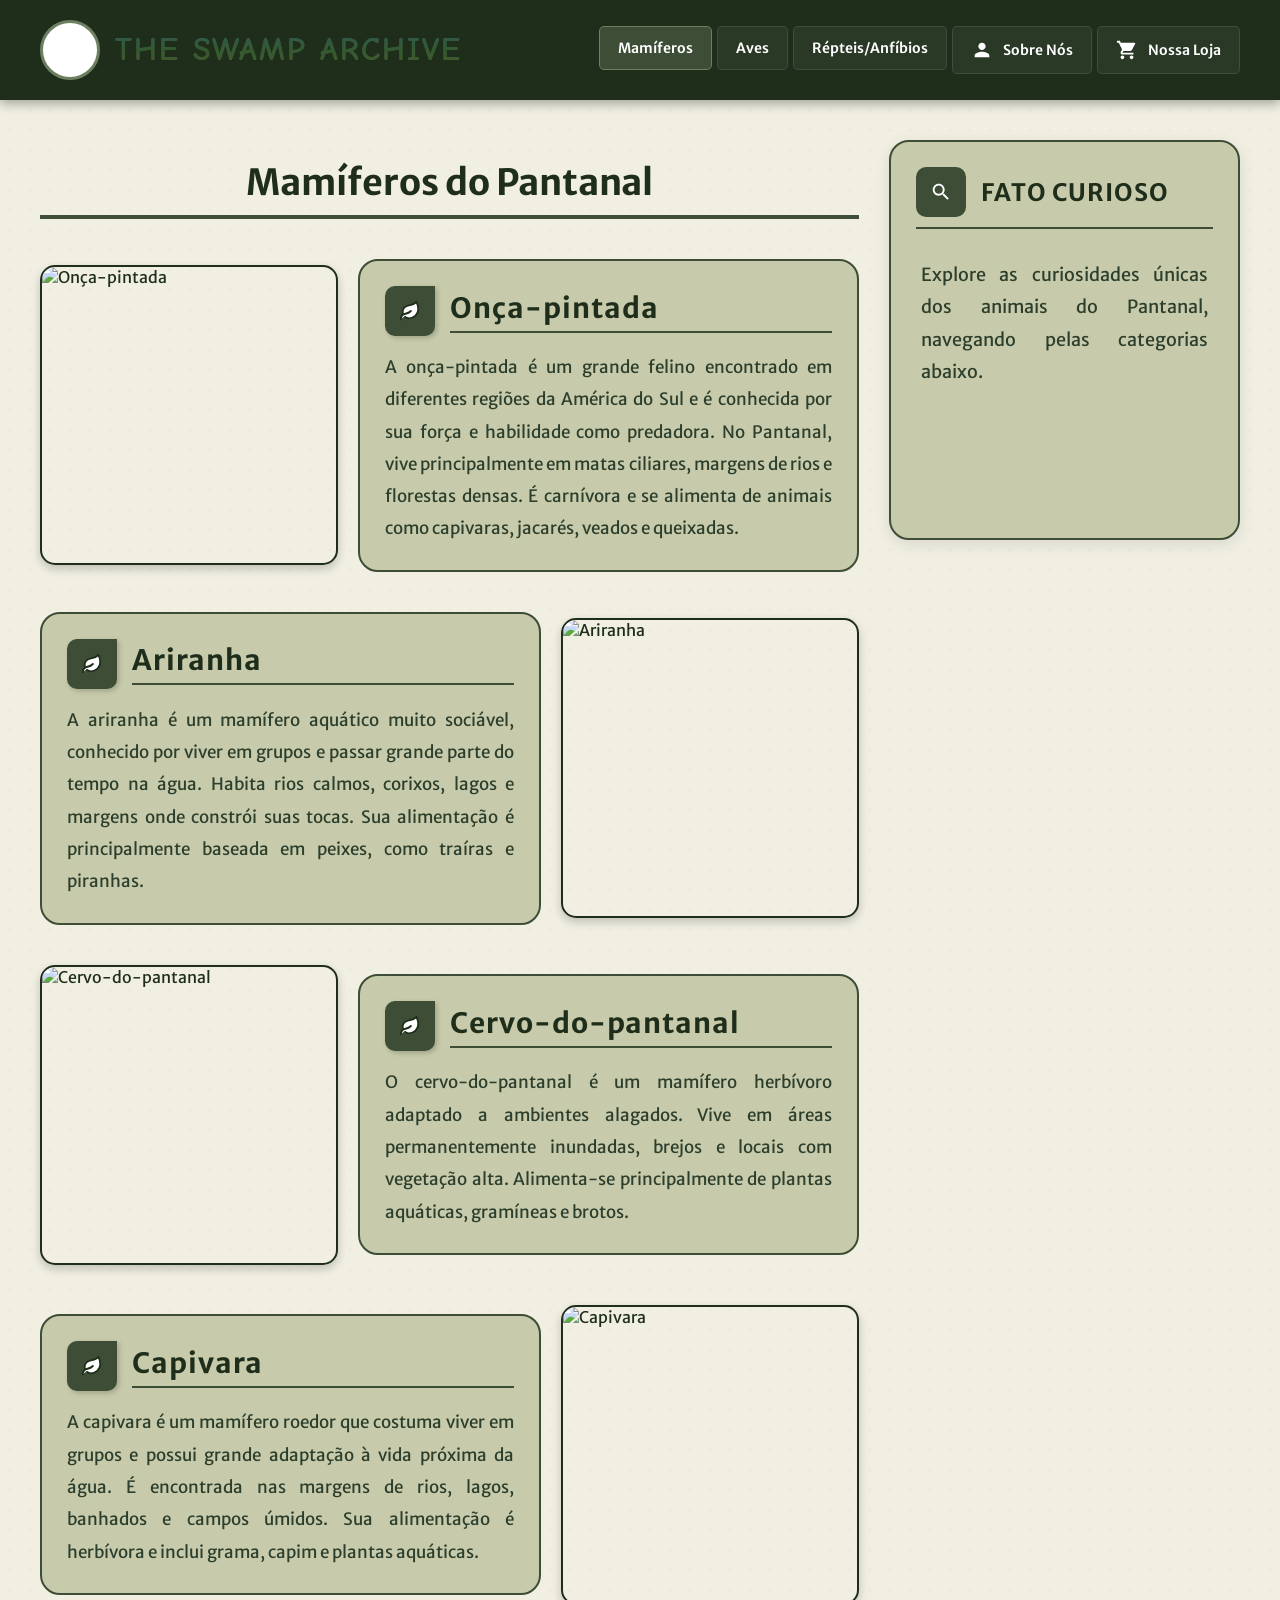
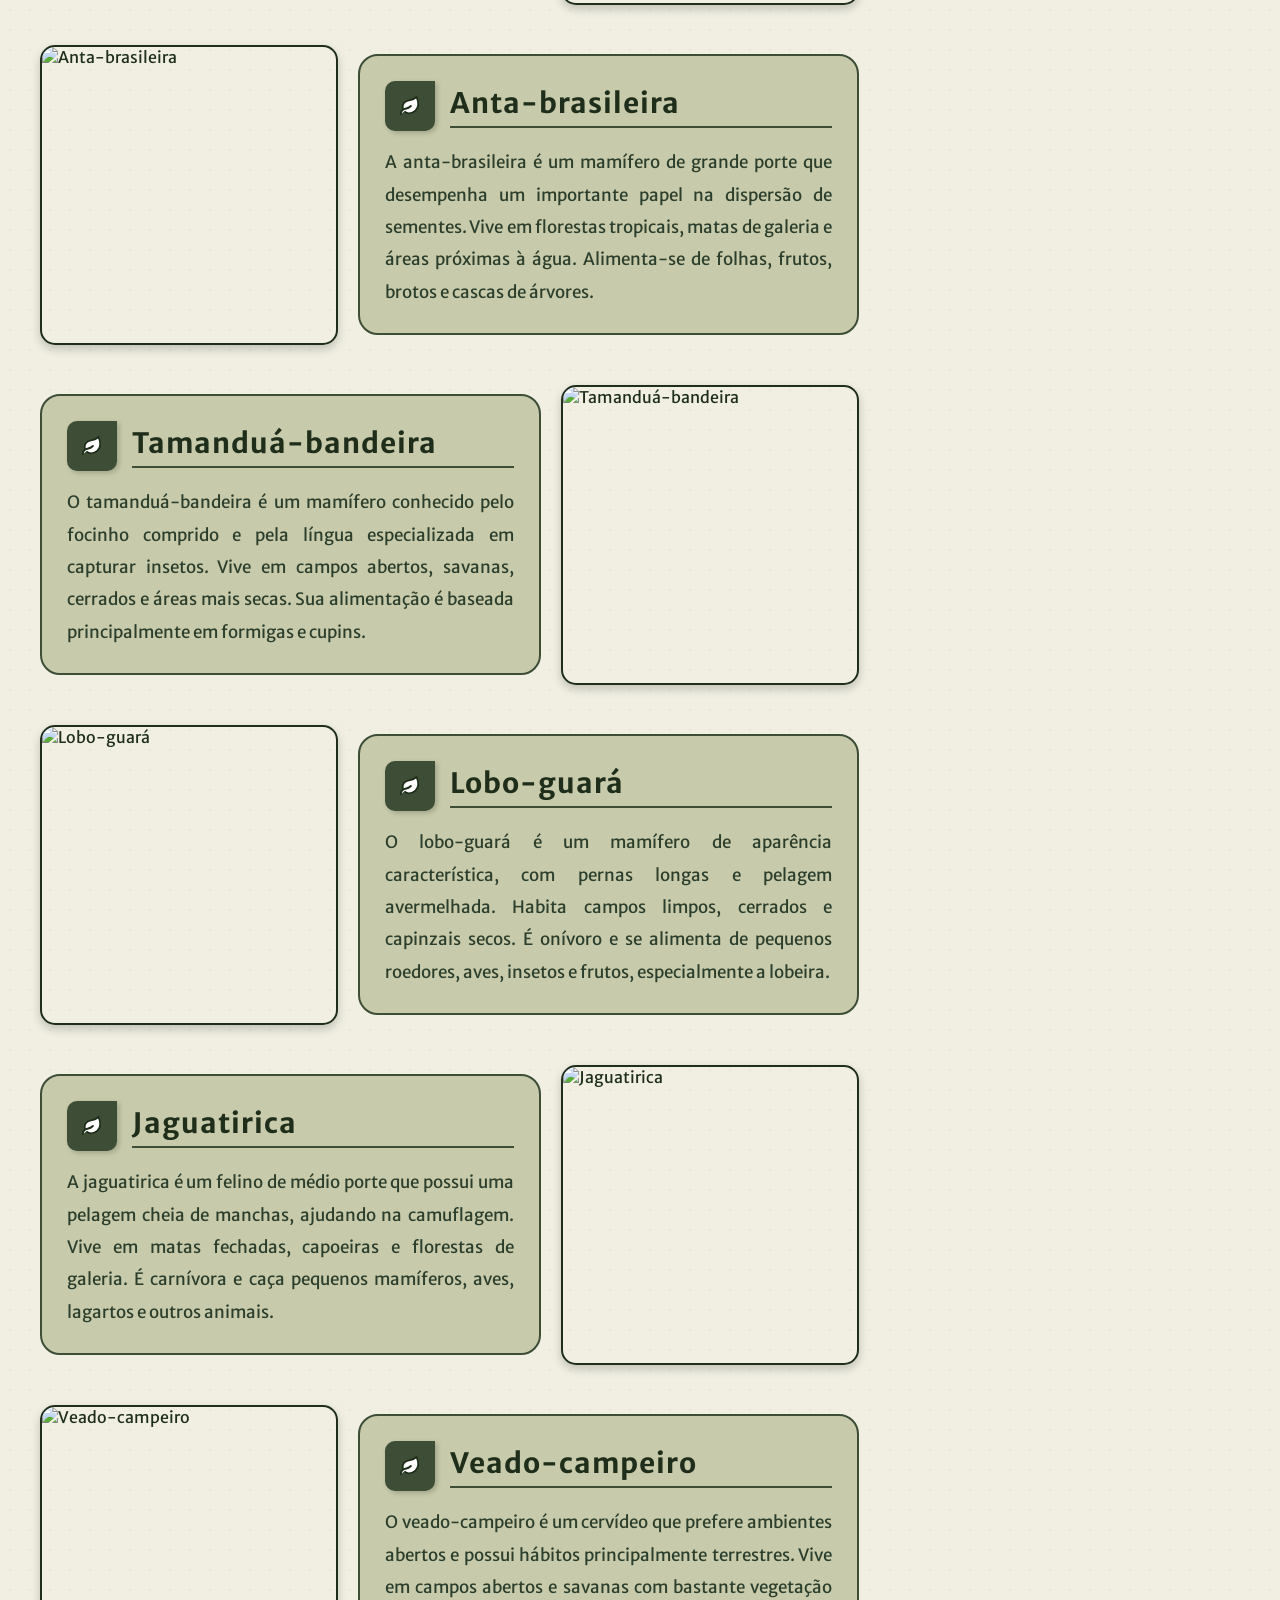
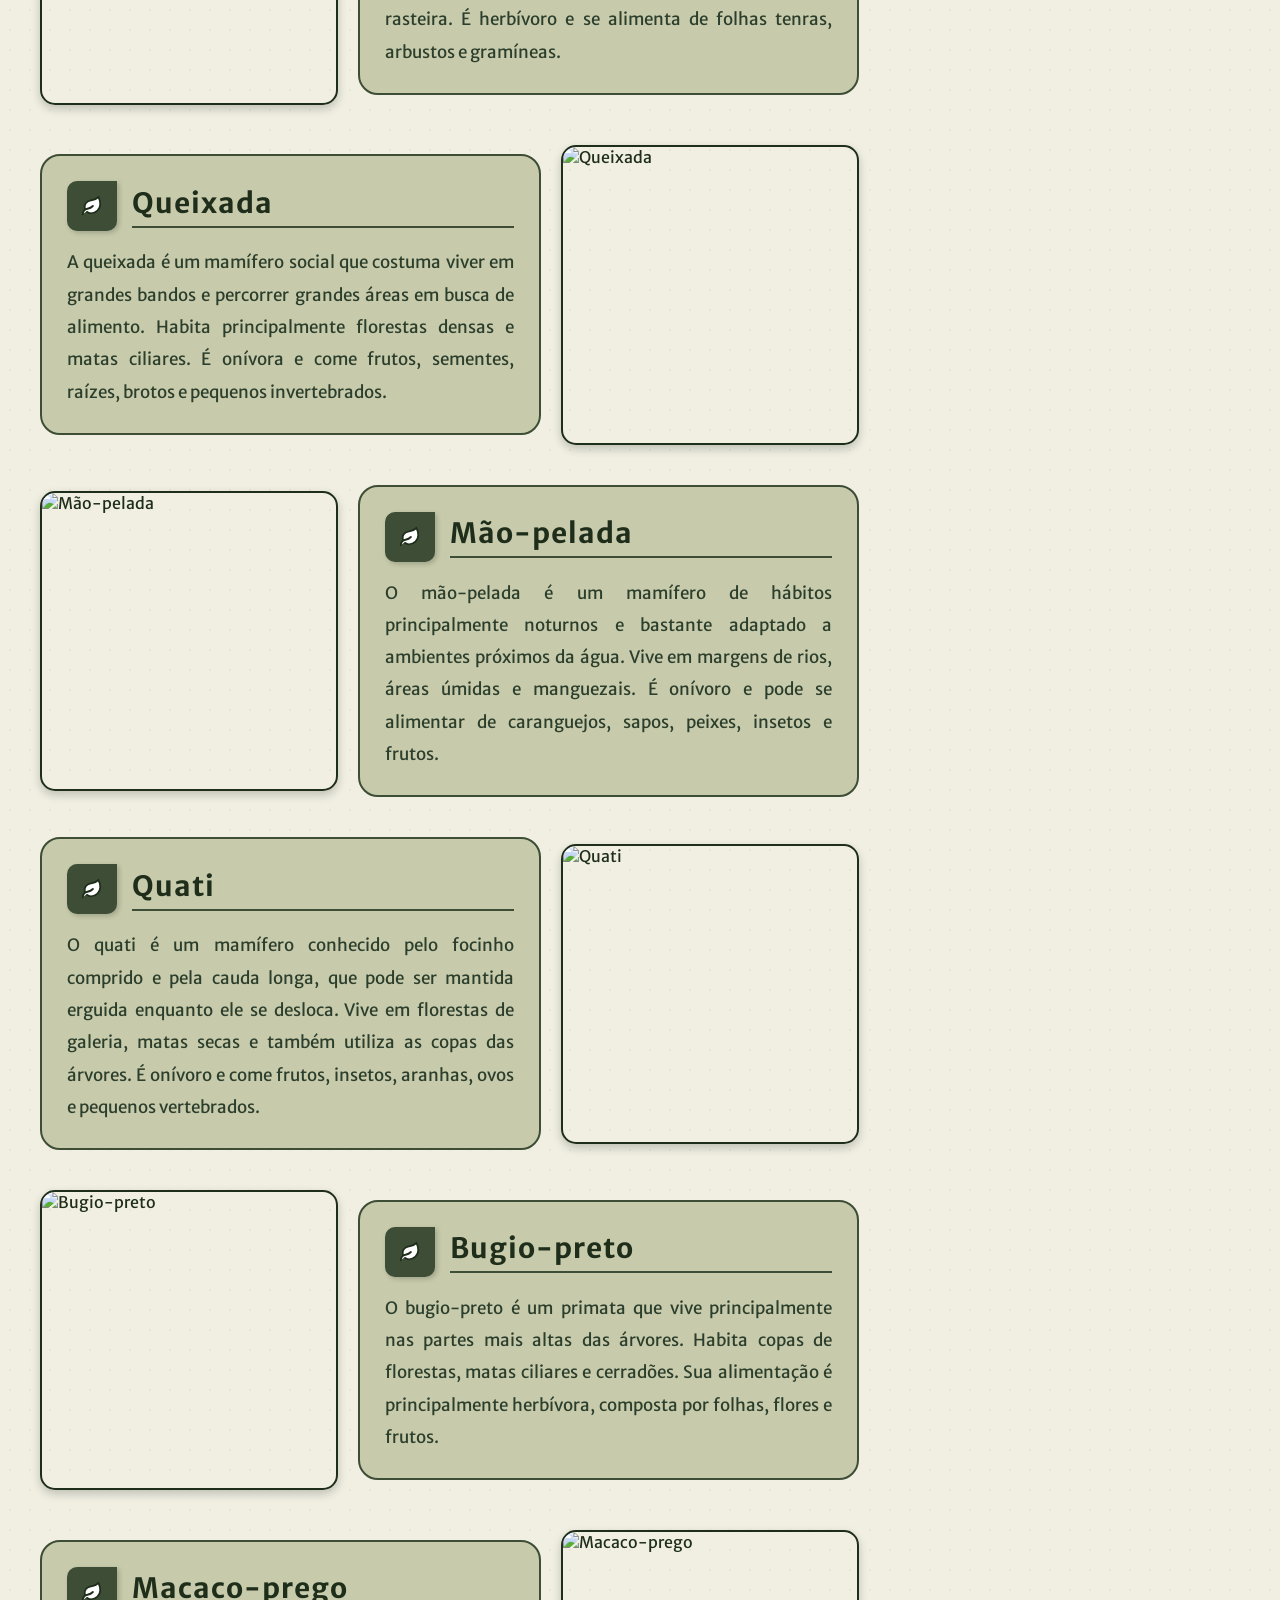
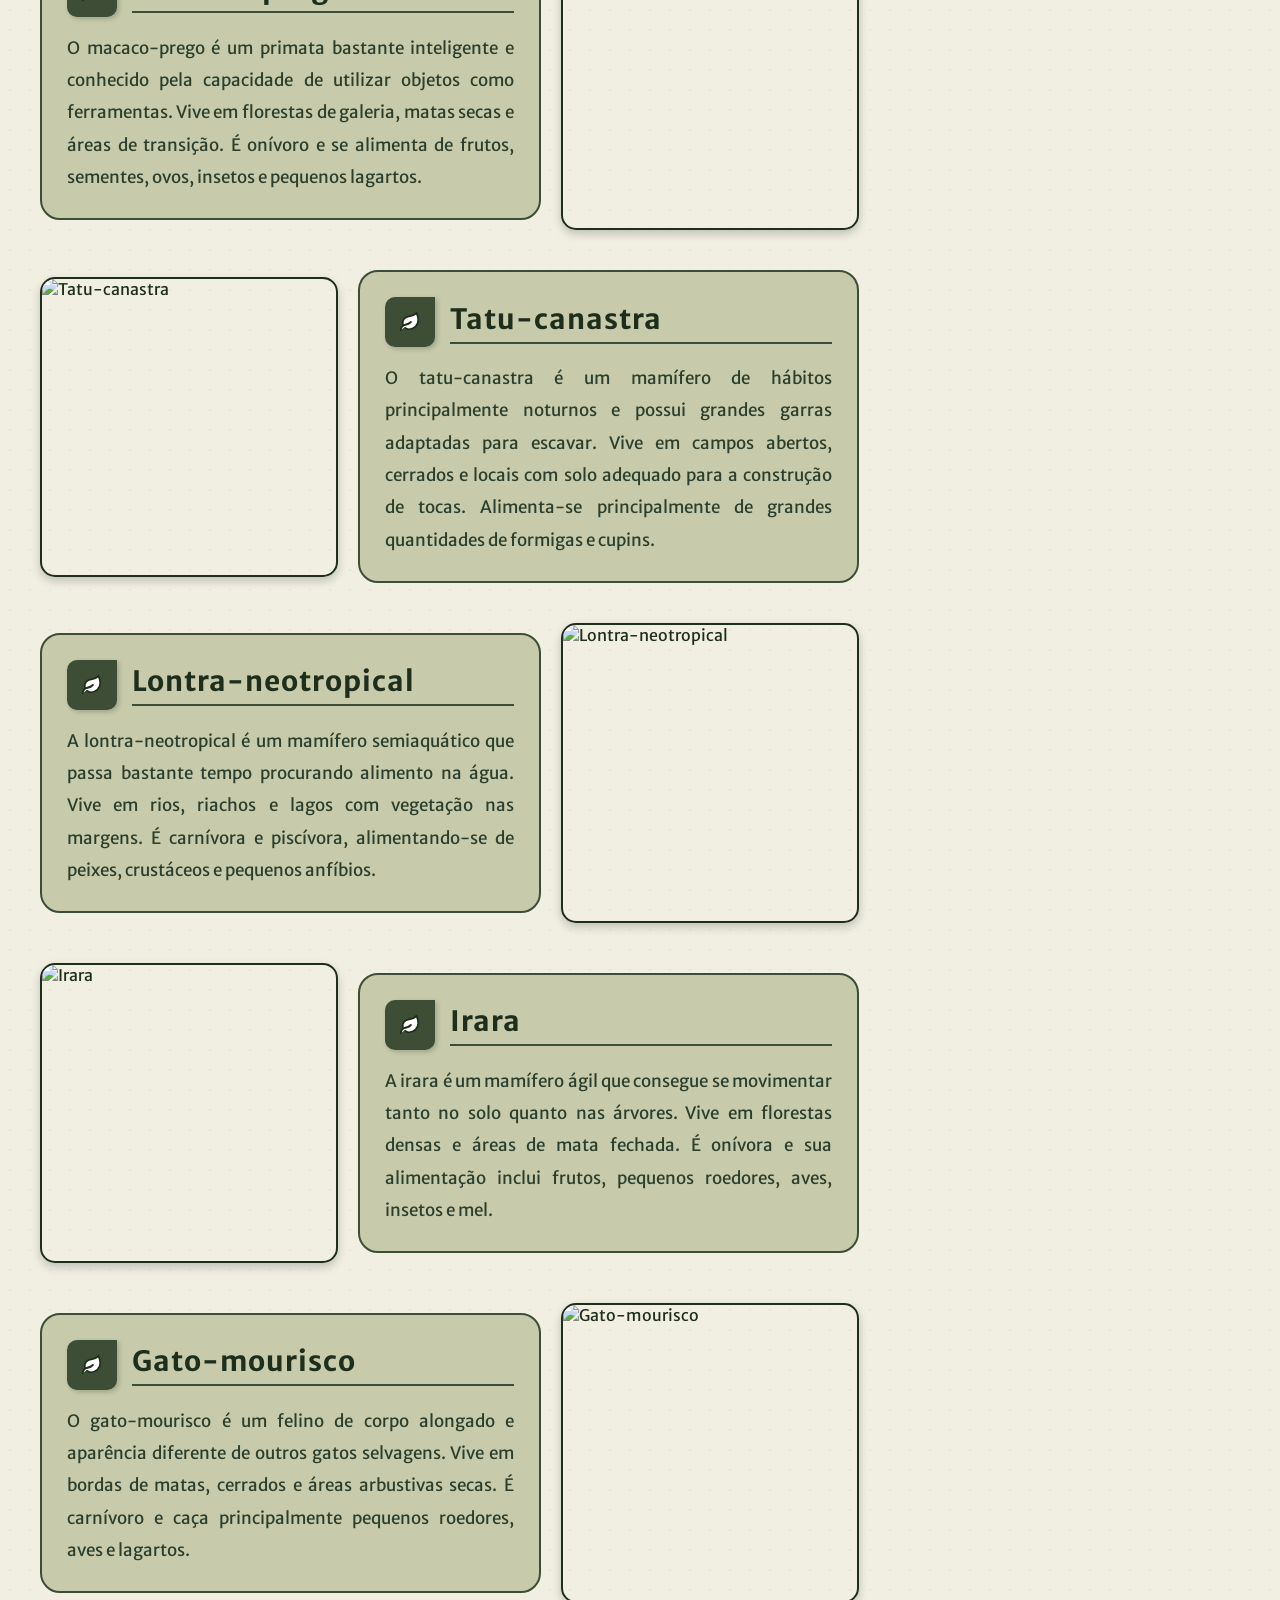
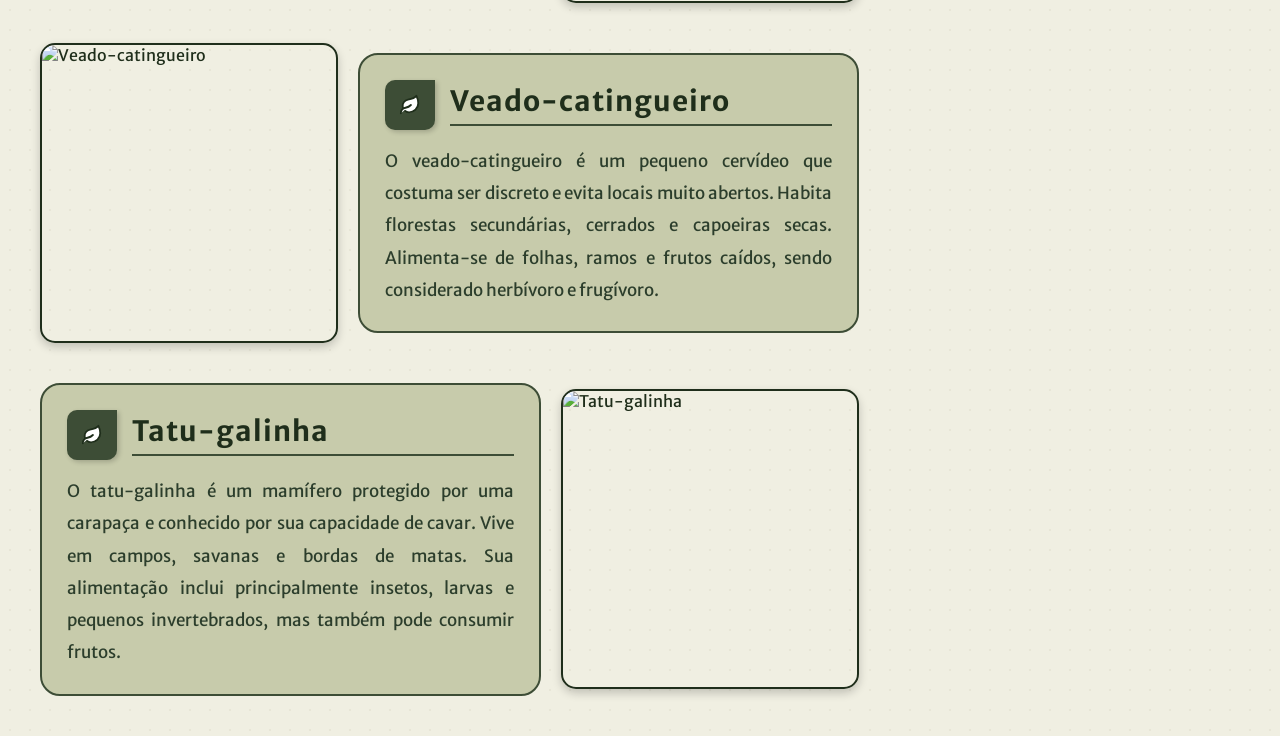
==== parte_funcional/index.html @ 28df35d2 "Arumado?" ====
<!DOCTYPE html>
<html lang="pt-BR">
<head>
    <meta charset="UTF-8">
    <meta name="viewport" content="width=device-width, initial-scale=1.0">
    <title>The Swamp Archive</title>
    <link rel="stylesheet" href="../estilo/style.css">
</head>
<body>

    <header>
        <div class="logo">
            <div class="logo-imagem">
                <img src="images/decoração/logo.png" alt="Logo The Swamp Archive" onerror="this.style.display='none'">
            </div>
            <div class="logo-text">
                <h1>THE SWAMP ARCHIVE</h1>
            </div>
        </div>

        <nav>
            <ul>
                <li><a href="#" class="nav-link active" data-target="mamiferos">
                    <img src="images/decoração/carne_icon.png" class="menu-icon" alt="Carne" onerror="this.style.display='none'">
                    Mamíferos</a></li>
                
                <li><a href="#" class="nav-link" data-target="aves">
                    <img src="images/decoração/pena_icon.png" class="menu-icon" alt="Pena" onerror="this.style.display='none'">
                    Aves</a></li>
                
                <li><a href="#" class="nav-link" data-target="repteis">
                    <img src="images/decoração/ovo_icon.png" class="menu-icon" alt="Ovo" onerror="this.style.display='none'">
                    Répteis/Anfíbios</a></li>
                
                <li><a href="#" class="nav-link" data-target="sobre">
                    <svg viewBox="0 0 24 24" class="svg-icon"><path d="M12 12c2.21 0 4-1.79 4-4s-1.79-4-4-4-4 1.79-4 4 1.79 4 4 4zm0 2c-2.67 0-8 1.34-8 4v2h16v-2c0-2.66-5.33-4-8-4z"/></svg> 
                    Sobre Nós</a></li>
                
                <li><a href="#" class="nav-link" data-target="loja">
                    <svg viewBox="0 0 24 24" class="svg-icon"><path d="M7 18c-1.1 0-1.99.9-1.99 2S5.9 22 7 22s2-.9 2-2-.9-2-2-2zM1 2v2h2l3.6 7.59-1.35 2.45c-.16.28-.25.61-.25.96 0 1.1.9 2 2 2h12v-2H7.42c-.14 0-.25-.11-.25-.25l.03-.12.9-1.63h7.45c.75 0 1.41-.41 1.75-1.03l3.58-6.49c.08-.14.12-.31.12-.48 0-.55-.45-1-1-1H5.21l-.94-2H1zm16 16c-1.1 0-1.99.9-1.99 2s.89 2 1.99 2 2-.9 2-2-.9-2-2-2z"/></svg> 
                    Nossa Loja</a></li>
            </ul>
        </nav>
    </header>

    <main>
        <div class="main-layout">
            <div class="content-column">
                <section id="mamiferos" class="content-section active-section">
                    <h2 class="titulo-secao">Mamíferos do Pantanal</h2>
                    <div class="animal-list" id="container-mamiferos"></div>
                </section>

                <section id="aves" class="content-section">
                    <h2 class="titulo-secao">Aves do Pantanal</h2>
                    <div class="animal-list" id="container-aves"></div>
                </section>

                <section id="repteis" class="content-section">
                    <h2 class="titulo-secao">Répteis e Anfíbios do Pantanal</h2>
                    <div class="animal-list" id="container-repteis"></div>
                </section>

                <section id="sobre" class="content-section">
                    <h2 class="titulo-secao">Sobre Nós</h2>
                    <div class="info-box">
                        <p>Bem-vindo ao The Swamp Archive! Somos uma plataforma dedicada a explorar, catalogar e divulgar a incrível biodiversidade do Pantanal. Nosso objetivo é educar e inspirar a conservação deste ecossistema único, levando informações precisas sobre a fauna e flora local para todos.</p>
                        <p>Nossa equipe é formada por biólogos, pesquisadores e apaixonados pela natureza, unidos pela missão de preservar o Pantanal para as futuras gerações.</p>
                    </div>
                </section>

                <section id="loja" class="content-section">
                    <h2 class="titulo-secao">Nossa Loja</h2>
                    <div class="info-box">
                        <p>Explore nossos produtos exclusivos! Vendemos camisetas, canecas, livros e outros itens temáticos do Pantanal. Toda a renda obtida é revertida para projetos de pesquisa e preservação ambiental na região.</p>
                        <p>Em breve, você poderá adquirir nossos produtos diretamente por aqui. Fique de olho nas novidades!</p>
                    </div>
                </section>
            </div>

            <aside class="curiosities-column">
                <div class="card-curiosidade-fixa">
                    <div class="curiosidades-header">
                        <div class="icone-busca"><svg viewBox="0 0 24 24" class="svg-icon"><path d="M15.5 14h-.79l-.28-.27C15.41 12.59 16 11.11 16 9.5 16 5.91 13.09 3 9.5 3S3 5.91 3 9.5 5.91 16 9.5 16c1.61 0 3.09-.59 4.23-1.57l.27.28v.79l5 4.99L20.49 19l-4.99-5zm-6 0C7.01 14 5 11.99 5 9.5S7.01 5 9.5 5 14 7.01 14 9.5 11.99 14 9.5 14z"/></svg></div>
                        <h2>FATO CURIOSO</h2>
                    </div>
                    <div class="curiosidade-fixa-body">
                        <p>Explore as curiosidades únicas dos animais do Pantanal, navegando pelas categorias abaixo.</p>
                    </div>
                    <div class="decoracao-coluna"></div>
                </div>
            </aside>
        </div>
    </main>

    <script src="../dados/dados.js"></script>
    <script src="script.js"></script>
</body>
</html>
---- estilo/style.css ----
@import url('https://fonts.googleapis.com/css2?family=Merriweather+Sans:wght@400;700&family=Comic+Neue:wght@700&display=swap');

:root {
    --verde-escuro: #1f2e1b;
    --verde-medio: #3d4d36;
    --verde-claro: #6d7f61;
    --fundo-bege: #f0efe2;
    --fundo-caixa: #c7cbab;
    --texto-escuro: #1f2e1b;
    --branco: #ffffff;
}

* {
    margin: 0;
    padding: 0;
    box-sizing: border-box;
}

body {
    font-family: 'Merriweather Sans', sans-serif;
    background-color: var(--fundo-bege);
    color: var(--texto-escuro);
    display: flex;
    flex-direction: column;
    min-height: 100vh;
    overflow-x: hidden;
    background-image: radial-gradient(#e8e6d7 1px, transparent 1px);
    background-size: 20px 20px;
}

header {
    background-color: var(--verde-escuro);
    color: var(--branco);
    padding: 20px 40px;
    display: flex;
    align-items: center;
    justify-content: space-between;
    position: sticky;
    top: 0;
    z-index: 100;
    box-shadow: 0 4px 10px rgba(0, 0, 0, 0.3);
    overflow: hidden;
}

header::after {
    content: '';
    position: absolute;
    top: 0;
    right: 0;
    width: 250px;
    height: 100%;
    background-image: url('../parte_funcional/images/decoração/elemento_01.png');
    background-size: 900px auto;
    background-position: 92% 0%;
    background-repeat: no-repeat;
    opacity: 0.3;
    pointer-events: none;
    mix-blend-mode: screen;
}

.logo {
    display: flex;
    align-items: center;
    gap: 15px;
    z-index: 2;
}

.logo-imagem {
    width: 60px;
    height: 60px;
    border-radius: 50%;
    border: 3px solid var(--verde-claro);
    overflow: hidden;
    background-color: var(--branco);
    flex-shrink: 0;
}

.logo-imagem img {
    width: 100%;
    height: 100%;
    object-fit: cover;
}

.logo-text {
    background: linear-gradient(180deg, #305955 0%, #345930 50%, #465930 100%);
    -webkit-background-clip: text;
    background-clip: text;
    -webkit-text-fill-color: transparent;
    color: transparent;
    font-family: 'Comic Neue', cursive;
    font-size: 32px;
    font-weight: 700;
    white-space: nowrap;
}

.logo-text h1,
.logo-text span {
    background: inherit;
    -webkit-background-clip: text;
    background-clip: text;
    -webkit-text-fill-color: transparent;
    color: transparent;
    font-family: inherit;
    font-size: inherit;
    font-weight: inherit;
    letter-spacing: 2px;
    margin: 0;
    line-height: 1.2;
}

nav ul {
    display: flex;
    list-style: none;
    gap: 5px;
    flex-wrap: wrap;
    justify-content: flex-end;
    position: relative;
    z-index: 2;
}

nav ul li a {
    text-decoration: none;
    color: var(--branco);
    font-size: 14px;
    padding: 12px 18px;
    border: 1px solid rgba(255, 255, 255, 0.1);
    border-radius: 5px;
    display: flex;
    align-items: center;
    gap: 10px;
    transition: 0.3s;
    font-weight: 600;
    background-color: rgba(255, 255, 255, 0.05);
    cursor: pointer;
}

nav ul li a:hover,
nav ul li a.active {
    background-color: var(--verde-medio);
    border-color: var(--verde-claro);
}

.menu-icon {
    width: 24px;
    height: 24px;
    object-fit: contain;
}

main {
    flex: 1;
    padding: 40px;
    max-width: 1600px;
    margin: 0 auto;
    width: 100%;
    position: relative;
}

.main-layout {
    display: flex;
    gap: 30px;
    align-items: flex-start;
}

.content-column {
    flex: 3.5;
}

.curiosities-column {
    flex: 1.5;
    position: sticky;
    top: 100px;
}

.card-curiosidade-fixa {
    background-color: var(--fundo-caixa);
    border-radius: 20px;
    border: 2px solid var(--verde-medio);
    padding: 25px;
    box-shadow: 0 4px 15px rgba(0, 0, 0, 0.1);
    position: relative;
    overflow: hidden;
    min-height: 400px;
}

.curiosidades-header {
    display: flex;
    align-items: center;
    gap: 15px;
    margin-bottom: 20px;
    border-bottom: 2px solid var(--verde-medio);
    padding-bottom: 10px;
}

.icone-busca {
    width: 50px;
    height: 50px;
    background-color: var(--verde-medio);
    border-radius: 10px;
    display: flex;
    align-items: center;
    justify-content: center;
}

.curiosidades-header h2 {
    font-family: 'Merriweather Sans', sans-serif;
    font-size: 24px;
    font-weight: 700;
    letter-spacing: 1px;
    color: var(--verde-escuro);
}

.curiosidade-fixa-body {
    position: relative;
    z-index: 2;
    padding: 10px 5px;
}

.curiosidade-fixa-body p {
    font-size: 18px;
    line-height: 1.8;
    text-align: justify;
    color: #2c3e2c;
}

.decoracao-coluna {
    position: absolute;
    bottom: 0;
    left: 0;
    width: 100%;
    height: 250px;
    background-image: url('../parte_funcional/images/decoração/elemento_03.png');
    background-size: cover;
    background-position: bottom;
    opacity: 0.4;
    z-index: 1;
    pointer-events: none;
    mix-blend-mode: multiply;
    filter: blur(1px) brightness(0.9);
}

.content-section {
    display: none;
    animation: fadeIn 0.5s ease;
}

.active-section {
    display: block;
}

@keyframes fadeIn {
    from { opacity: 0; transform: translateY(10px); }
    to { opacity: 1; transform: translateY(0); }
}

.titulo-secao {
    font-family: 'Merriweather Sans', sans-serif;
    font-size: 36px;
    font-weight: 700;
    color: var(--verde-escuro);
    margin: 20px 0 40px;
    padding-bottom: 10px;
    border-bottom: 4px solid var(--verde-medio);
    text-align: center;
}

.animal-list {
    display: flex;
    flex-direction: column;
    gap: 40px;
}

.card-animal-zigzag {
    display: flex;
    gap: 20px;
    align-items: center;
}

.card-animal-zigzag:nth-child(even) {
    flex-direction: row-reverse;
}

.card-animal-zigzag .foto-col {
    flex: 1;
}

.card-animal-zigzag .foto-col .card-imagem {
    border-radius: 15px;
    overflow: hidden;
    border: 2px solid var(--verde-escuro);
    height: 300px;
    width: 100%;
    box-shadow: 0 4px 10px rgba(0, 0, 0, 0.2);
    position: relative;
}

.card-animal-zigzag .foto-col .card-imagem img {
    width: 100%;
    height: 100%;
    object-fit: cover;
}

.card-animal-zigzag .texto-col {
    flex: 1.5;
    background-color: var(--fundo-caixa);
    border-radius: 20px;
    border: 2px solid var(--verde-medio);
    padding: 25px;
    position: relative;
    overflow: hidden;
}

.card-animal-zigzag .texto-col::after {
    content: '';
    position: absolute;
    bottom: -10px;
    right: -10px;
    width: 150px;
    height: 150px;
    background-image: url('../parte_funcional/images/decoração/elemento_02.png');
    background-size: cover;
    opacity: 0.3;
    z-index: 1;
    pointer-events: none;
    mix-blend-mode: multiply;
}

.titulo-com-icone {
    display: flex;
    align-items: center;
    gap: 15px;
    margin-bottom: 15px;
}

.icone-folha {
    width: 50px;
    height: 50px;
    background-color: var(--verde-medio);
    border-radius: 10px 0 10px 10px;
    display: flex;
    align-items: center;
    justify-content: center;
    flex-shrink: 0;
    box-shadow: 2px 2px 5px rgba(0, 0, 0, 0.2);
}

.titulo-com-icone h3 {
    font-family: 'Merriweather Sans', sans-serif;
    font-size: 28px;
    font-weight: 700;
    letter-spacing: 1px;
    border-bottom: 2px solid var(--verde-medio);
    padding-bottom: 5px;
    flex-grow: 1;
}

.texto-col p {
    font-size: 17px;
    line-height: 1.9;
    text-align: justify;
    color: #2c3e2c;
    position: relative;
    z-index: 2;
}

.curiosidade-dupla {
    background-color: #d4d9bd;
    border-radius: 15px;
    padding: 15px;
    margin-top: 20px;
    border: 2px dashed var(--verde-medio);
    position: relative;
    z-index: 2;
}

.curiosidade-dupla strong {
    font-family: 'Merriweather Sans', sans-serif;
    color: var(--verde-escuro);
    display: block;
    margin-bottom: 5px;
    font-size: 18px;
}

.info-box {
    background-color: var(--fundo-caixa);
    border-radius: 20px;
    border: 2px solid var(--verde-medio);
    padding: 30px;
    max-width: 800px;
    margin: 0 auto;
    box-shadow: 0 4px 15px rgba(0, 0, 0, 0.1);
    font-size: 18px;
    line-height: 1.8;
    text-align: justify;
}

.svg-icon {
    fill: var(--branco);
    width: 22px;
    height: 22px;
}

.svg-icon-verde {
    fill: var(--branco);
    width: 28px;
    height: 28px;
}

@media (max-width: 1200px) {
    .main-layout {
        flex-direction: column;
    }
    .curiosities-column {
        position: relative;
        top: 0;
        width: 100%;
        margin-top: 20px;
    }
    .card-curiosidade-fixa {
        min-height: 200px;
    }
}

@media (max-width: 800px) {
    .card-animal-zigzag,
    .card-animal-zigzag:nth-child(even) {
        flex-direction: column;
    }
    header {
        flex-direction: column;
        gap: 20px;
        text-align: center;
    }
    nav ul {
        justify-content: center;
    }
    .logo-text {
        white-space: normal;
        font-size: 24px;
        text-align: center;
    }
}
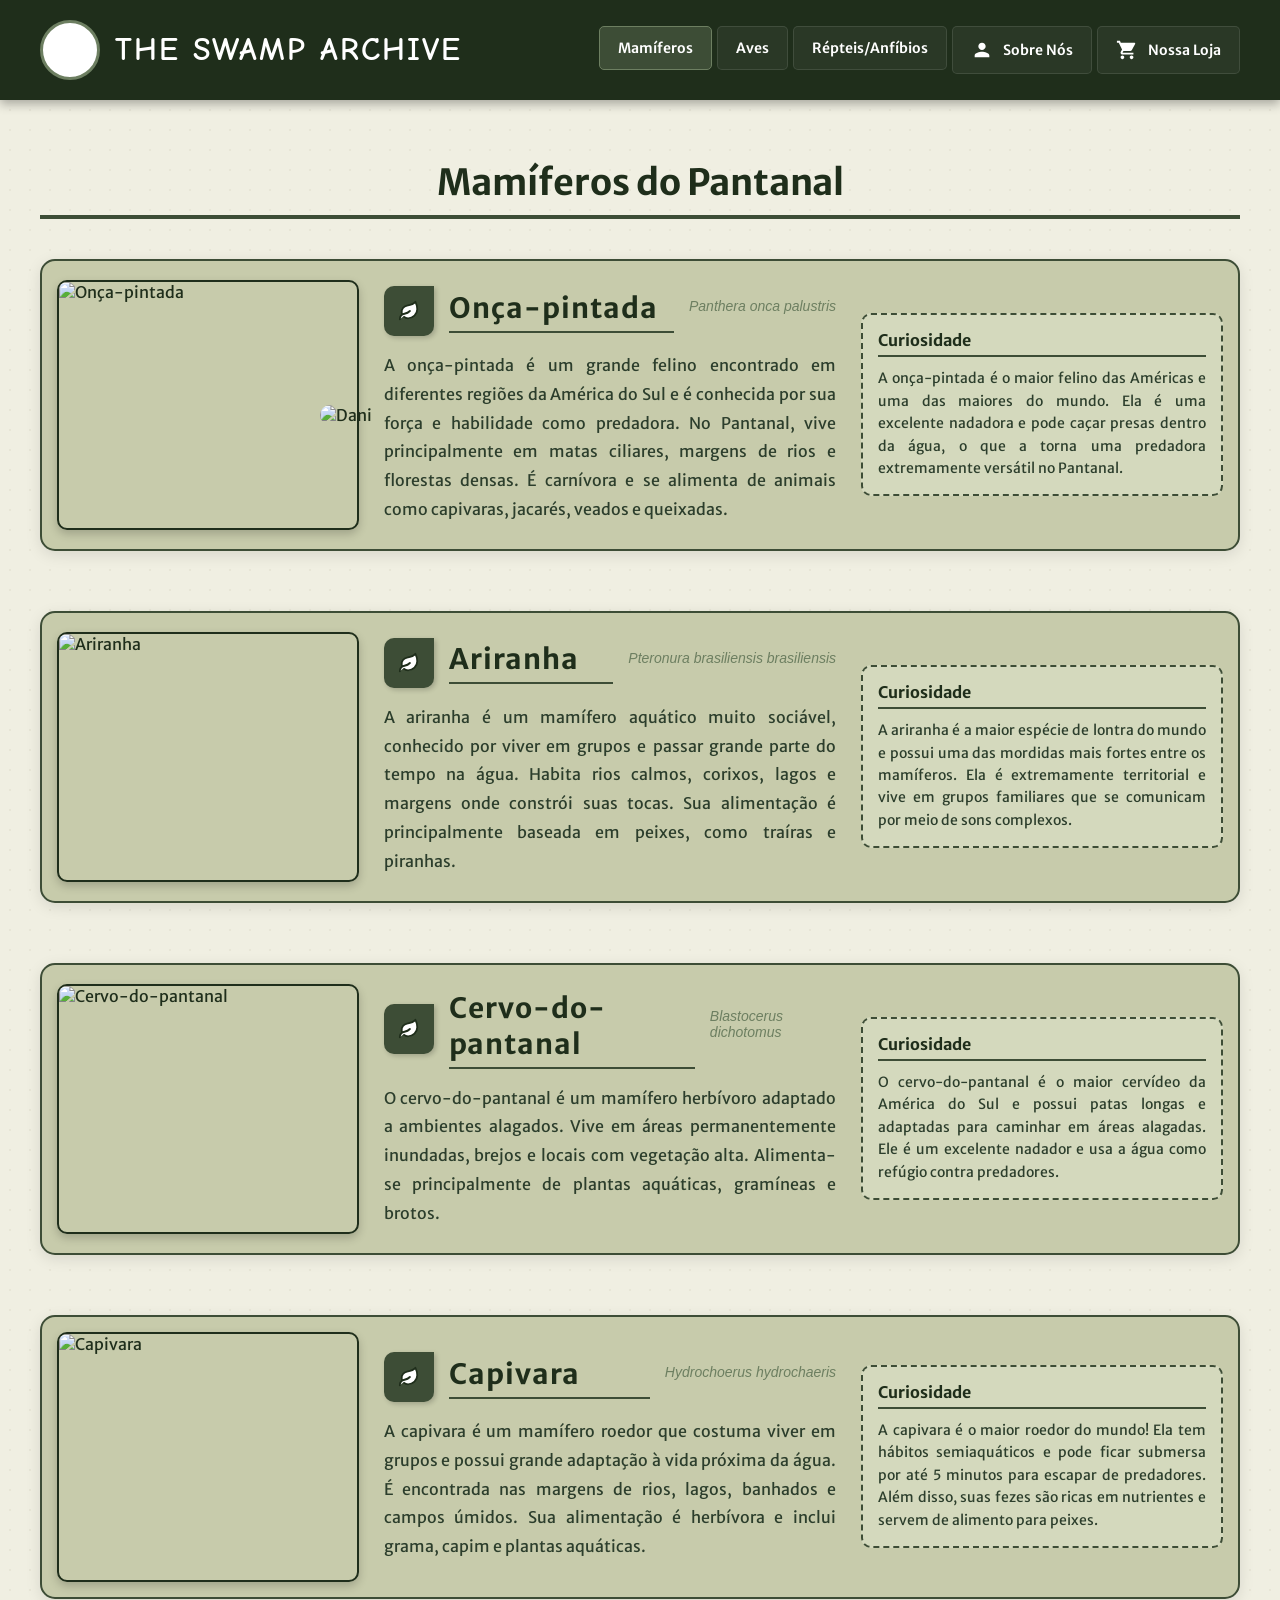
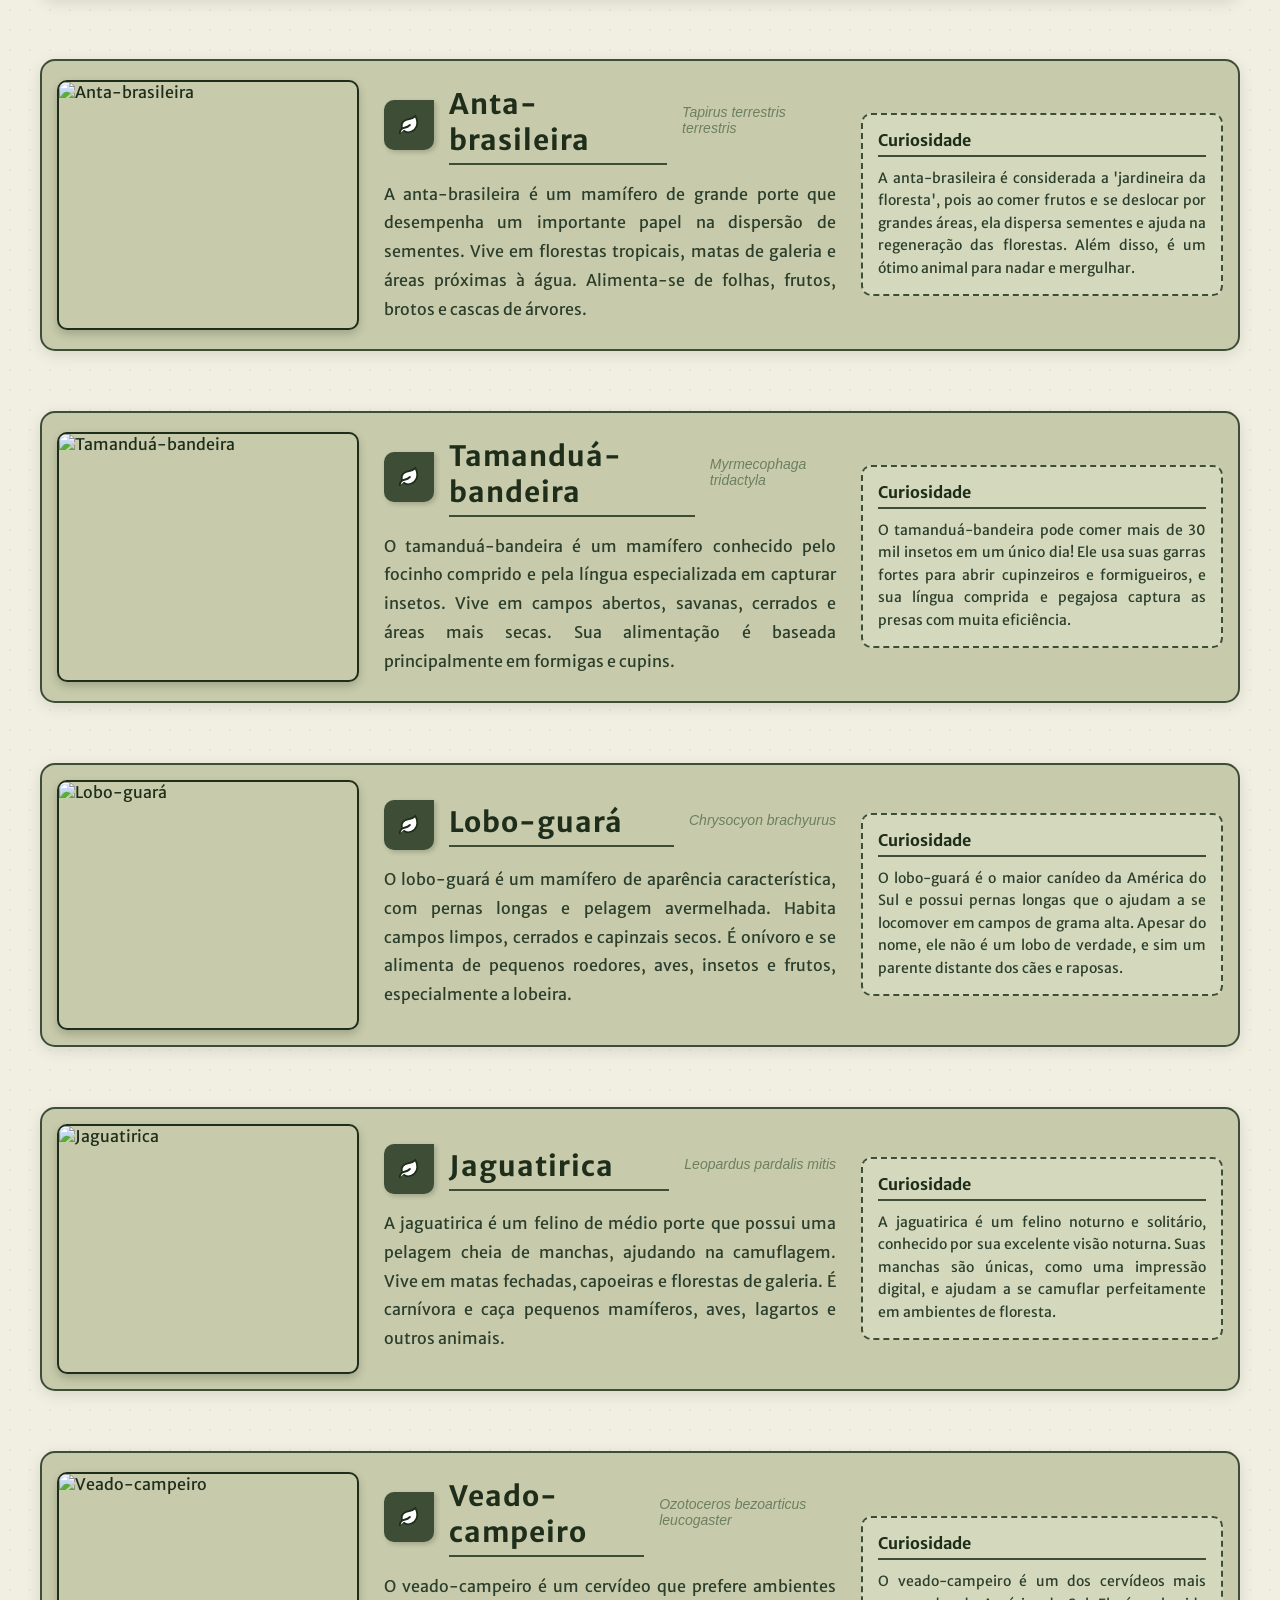
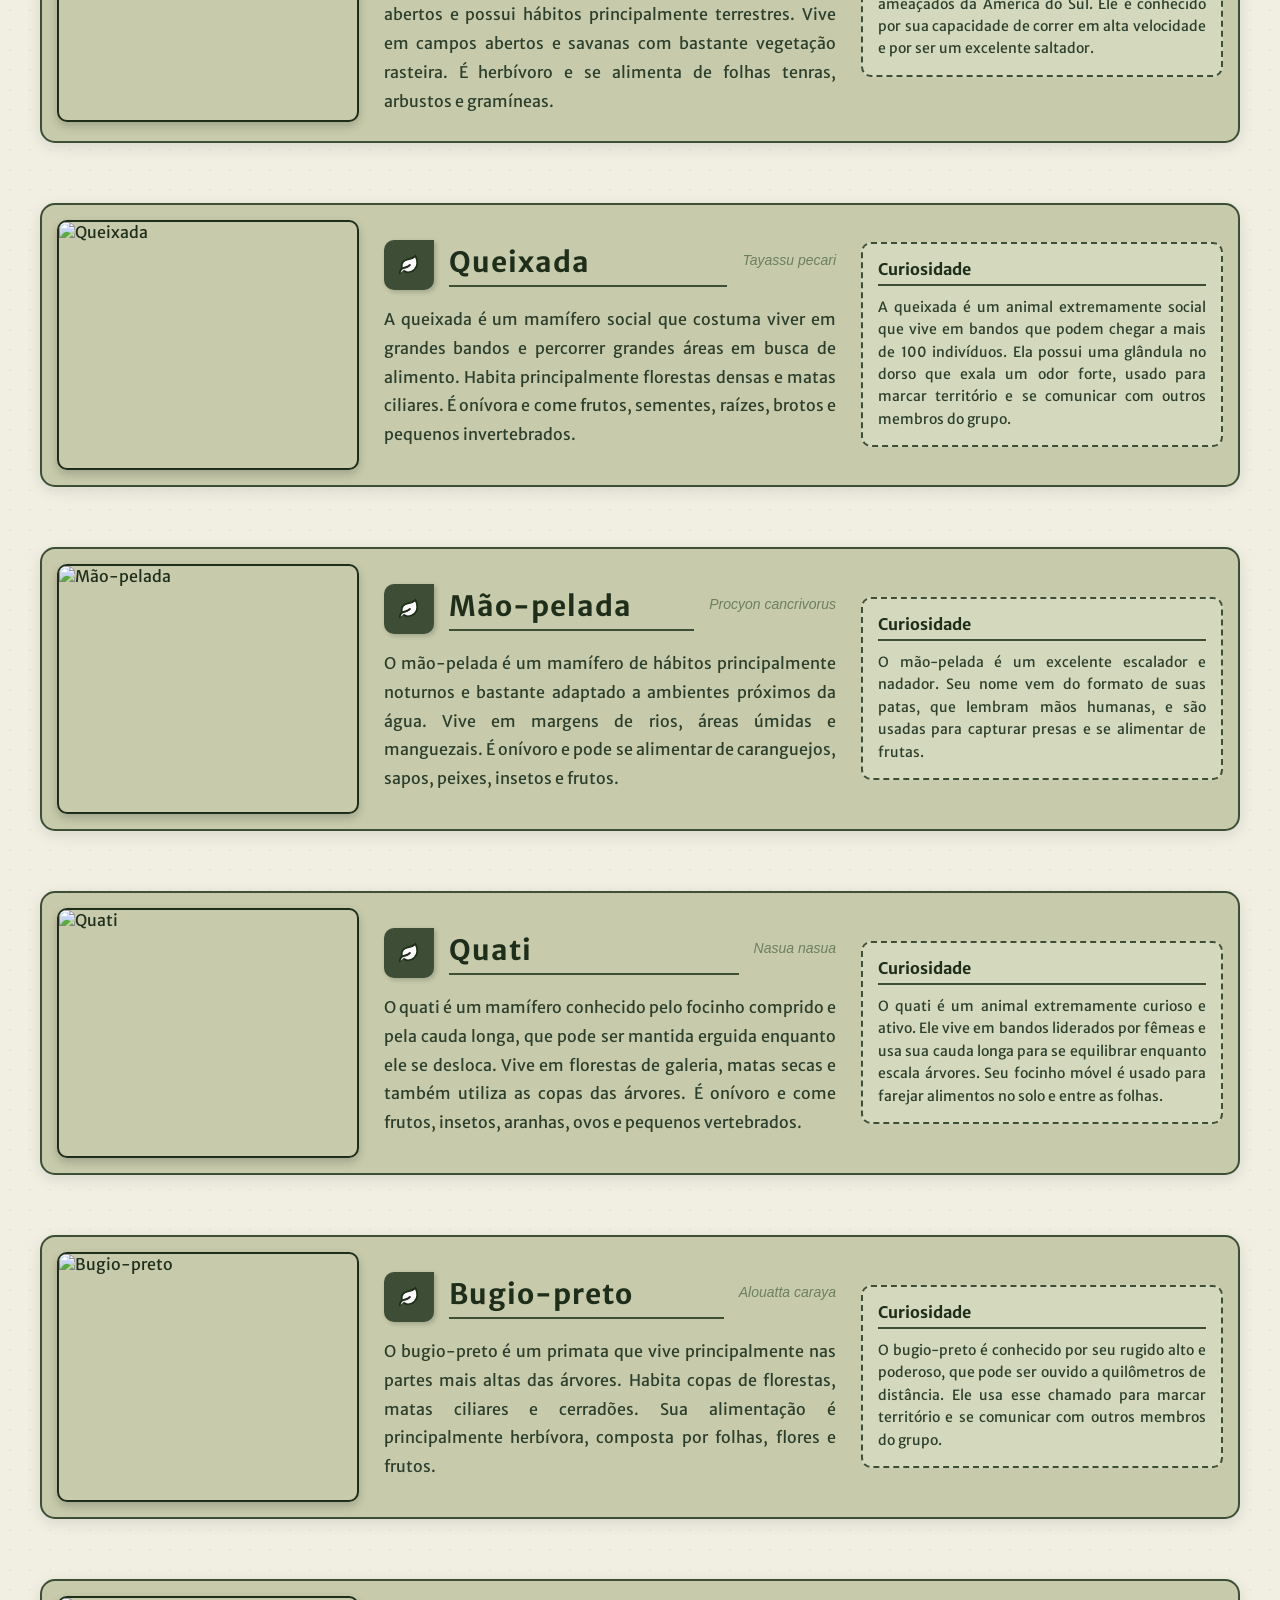
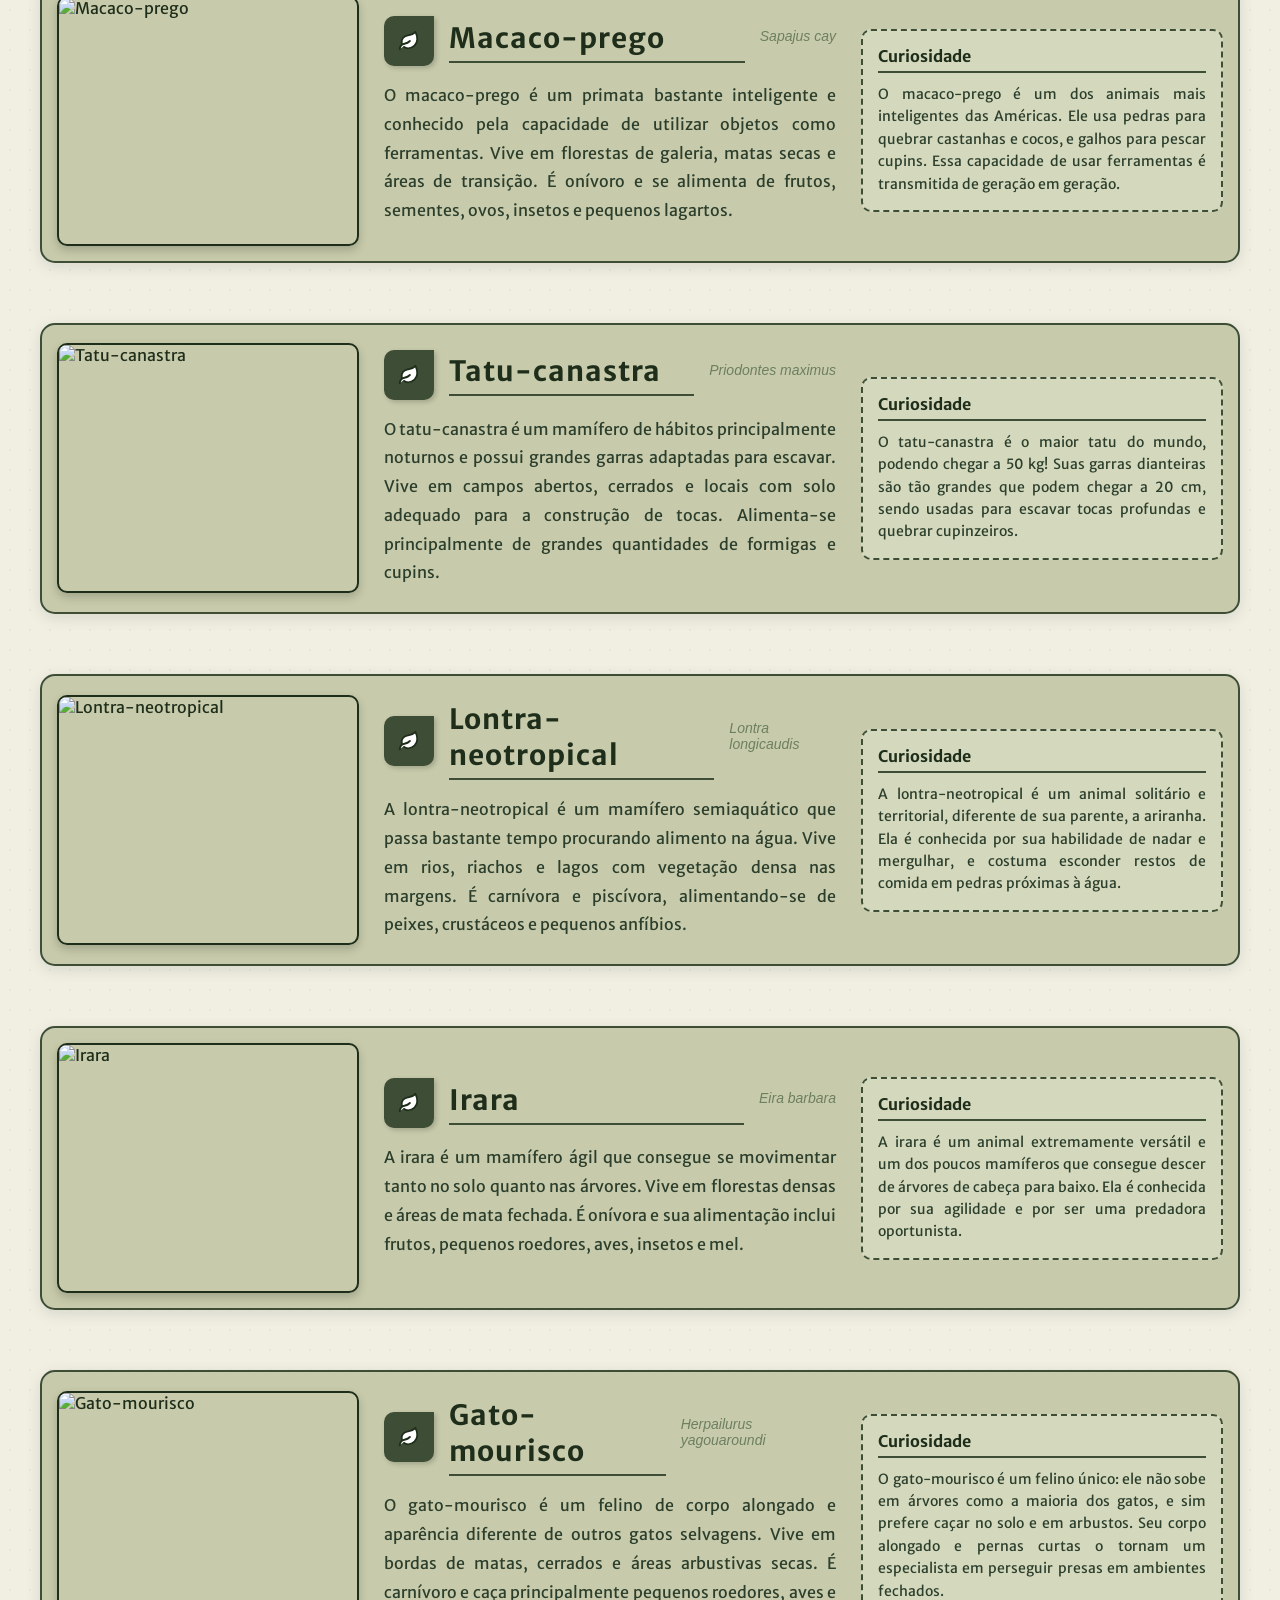
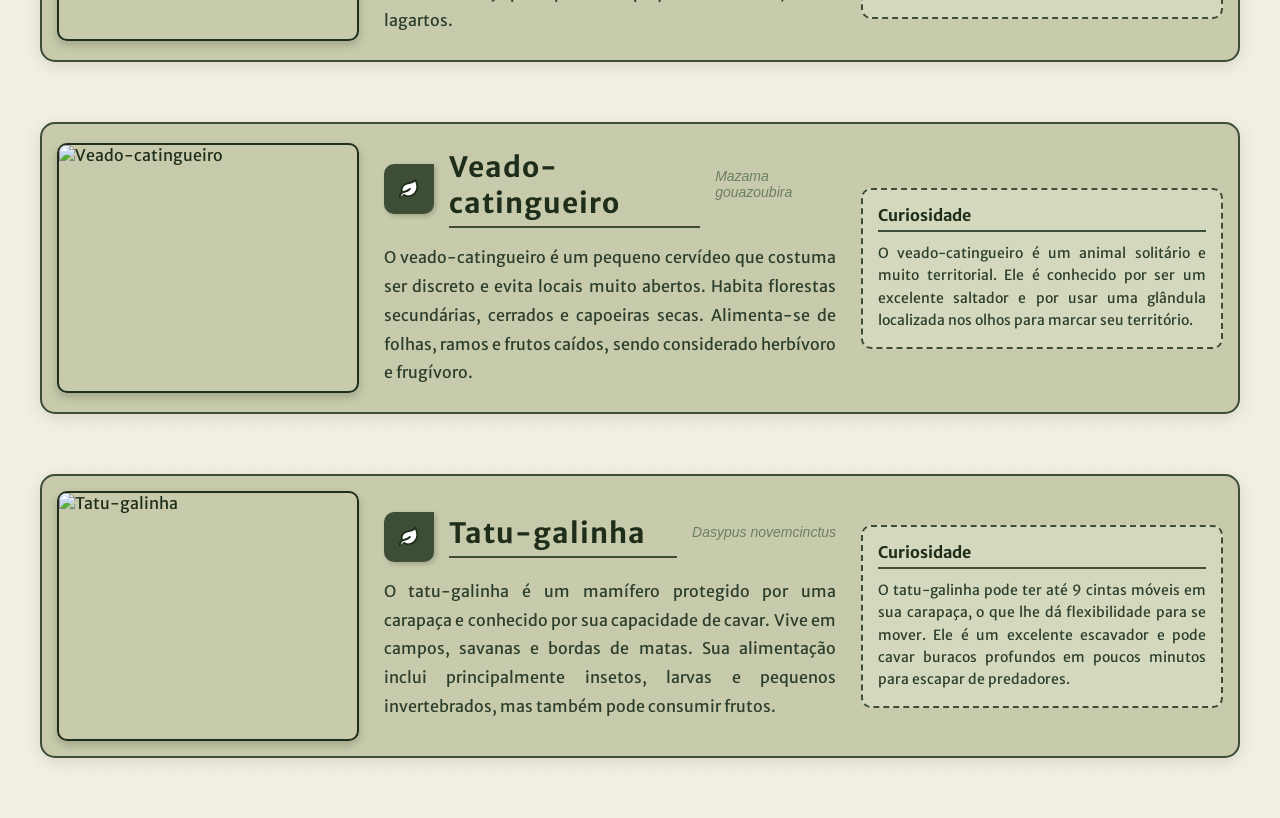
==== commit c72df39e: "Melhorias e adições de puzzles" ====
--- a/parte_funcional/index.html
+++ b/parte_funcional/index.html
@@ -11,7 +11,7 @@
     <header>
         <div class="logo">
             <div class="logo-imagem">
-                <img src="images/decoração/logo.png" alt="Logo The Swamp Archive" onerror="this.style.display='none'">
+                <img src="../images/decoração/logo.png" alt="Logo The Swamp Archive" onerror="this.style.display='none'">
             </div>
             <div class="logo-text">
                 <h1>THE SWAMP ARCHIVE</h1>
@@ -21,15 +21,15 @@
         <nav>
             <ul>
                 <li><a href="#" class="nav-link active" data-target="mamiferos">
-                    <img src="images/decoração/carne_icon.png" class="menu-icon" alt="Carne" onerror="this.style.display='none'">
+                    <img src="../images/decoração/carne_icon.png" class="menu-icon" alt="Carne" onerror="this.style.display='none'">
                     Mamíferos</a></li>
                 
                 <li><a href="#" class="nav-link" data-target="aves">
-                    <img src="images/decoração/pena_icon.png" class="menu-icon" alt="Pena" onerror="this.style.display='none'">
+                    <img src="../images/decoração/pena_icon.png" class="menu-icon" alt="Pena" onerror="this.style.display='none'">
                     Aves</a></li>
                 
                 <li><a href="#" class="nav-link" data-target="repteis">
-                    <img src="images/decoração/ovo_icon.png" class="menu-icon" alt="Ovo" onerror="this.style.display='none'">
+                    <img src="../images/decoração/ovo_icon.png" class="menu-icon" alt="Ovo" onerror="this.style.display='none'">
                     Répteis/Anfíbios</a></li>
                 
                 <li><a href="#" class="nav-link" data-target="sobre">
@@ -45,7 +45,9 @@
 
     <main>
         <div class="main-layout">
+            
             <div class="content-column">
+                
                 <section id="mamiferos" class="content-section active-section">
                     <h2 class="titulo-secao">Mamíferos do Pantanal</h2>
                     <div class="animal-list" id="container-mamiferos"></div>
@@ -63,9 +65,31 @@
 
                 <section id="sobre" class="content-section">
                     <h2 class="titulo-secao">Sobre Nós</h2>
+                    <h2 class="titulo-arco">THE SWAMP ARCHIVE</h2>
                     <div class="info-box">
-                        <p>Bem-vindo ao The Swamp Archive! Somos uma plataforma dedicada a explorar, catalogar e divulgar a incrível biodiversidade do Pantanal. Nosso objetivo é educar e inspirar a conservação deste ecossistema único, levando informações precisas sobre a fauna e flora local para todos.</p>
-                        <p>Nossa equipe é formada por biólogos, pesquisadores e apaixonados pela natureza, unidos pela missão de preservar o Pantanal para as futuras gerações.</p>
+                        <p>Somos três grandes amigos explorando e protegendo o Pantanal!</p>
+                        
+                        <div style="margin-top: 20px;">
+                            <h3 style="color: #3d4d36; margin-bottom: 10px;">Dani (Ariranha) 🦦</h3>
+                            <p style="margin-bottom: 15px;">Dani é o coração do grupo! Sempre amigável, pronto para ajudar qualquer um e mestre em fazer novas amizades. Ele é extremamente perspicaz e está sempre tentando ser corajoso para proteger os amigos.</p>
+
+                            <h3 style="color: #3d4d36; margin-bottom: 10px;">Nino (Jacaré) 🐊</h3>
+                            <p style="margin-bottom: 15px;">Nino é o durão que vive resmungando! Implicar com o Bibo é o seu jeito estranho de demonstrar afeto. Ele é extremamente leal, tem um conhecimento absurdo de combate e é o porto seguro do grupo quando a situação aperta. Só não peça pra ele ser simpático, porque não vai rolar.</p>
+
+                            <h3 style="color: #3d4d36; margin-bottom: 10px;">Titu (Tuiuiú) 🦩</h3>
+                            <p style="margin-bottom: 15px;">Titu é o líder inteligente e imponente! Sempre calmo e orgulhoso, ele não tem medo de se intrometer quando necessário para o bem do grupo. Ele valoriza seus amigos profundamente, mesmo que não demonstre abertamente.</p>
+                        </div>
+                        
+                        <!-- ÁREA DE SENHA (ESTILO IGUAL À LOJA) -->
+                        <div id="admin-area" style="margin-top: 30px; background-color: #d4d9bd; border: 2px dashed var(--verde-medio); border-radius: 15px; padding: 20px; text-align: center; display:block;">
+                            <p style="font-size: 18px; font-weight: bold; color: var(--verde-escuro); margin-bottom: 10px;">🔒 DIGITE A SENHA AQUI</p>
+                            <input type="password" id="admin-senha" placeholder="Digite a senha..." style="width: 100%; max-width: 400px; padding: 12px; border: 2px solid var(--verde-medio); border-radius: 8px; font-size: 16px; background-color: var(--fundo-bege); color: var(--texto-escuro); margin: 10px auto; display: block; font-family: 'Merriweather Sans', sans-serif;">
+                            <button onclick="verificarSenha()" style="background-color: var(--verde-medio); color: white; border-radius: 8px; padding: 12px 24px; font-size: 16px; font-weight: bold;">Enviar</button>
+                            <p id="admin-msg" style="margin-top: 10px; font-weight: bold;"></p>
+                        </div>
+
+                        <!-- ADIÇÃO: Botão Backup -->
+                        <button id="btn-backup" style="display:none; margin-top:20px; background:#3d4d36; color:white; padding:10px 20px; border:none; border-radius:5px; cursor:pointer;">Backup</button>
                     </div>
                 </section>
 
@@ -73,25 +97,158 @@
                     <h2 class="titulo-secao">Nossa Loja</h2>
                     <div class="info-box">
                         <p>Explore nossos produtos exclusivos! Vendemos camisetas, canecas, livros e outros itens temáticos do Pantanal. Toda a renda obtida é revertida para projetos de pesquisa e preservação ambiental na região.</p>
-                        <p>Em breve, você poderá adquirir nossos produtos diretamente por aqui. Fique de olho nas novidades!</p>
+                        
+                        <!-- ADIÇÃO: Código promocional estilizado -->
+                        <div style="margin-top: 30px; background-color: #d4d9bd; border: 2px dashed var(--verde-medio); border-radius: 15px; padding: 20px; text-align: center;">
+                            <label for="codigo-promo" style="font-size: 18px; font-weight: bold; color: var(--verde-escuro); margin-bottom: 10px; display: block;">TEM CUPOM? DIGITE AQUI!</label>
+                            <input type="text" id="codigo-promo" placeholder="Digite o código promocional" style="width: 100%; max-width: 400px; padding: 12px; border: 2px solid var(--verde-medio); border-radius: 8px; font-size: 16px; background-color: var(--fundo-bege); color: var(--texto-escuro); margin: 10px auto; display: block;">
+                            <button onclick="verificarCodigo()" style="background-color: var(--verde-medio); color: white; border-radius: 8px; padding: 12px 24px; font-size: 16px; font-weight: bold;">Resgatar</button>
+                            <p id="promo-msg" style="margin-top: 10px;"></p>
+                        </div>
                     </div>
                 </section>
             </div>
-
-            <aside class="curiosities-column">
-                <div class="card-curiosidade-fixa">
-                    <div class="curiosidades-header">
-                        <div class="icone-busca"><svg viewBox="0 0 24 24" class="svg-icon"><path d="M15.5 14h-.79l-.28-.27C15.41 12.59 16 11.11 16 9.5 16 5.91 13.09 3 9.5 3S3 5.91 3 9.5 5.91 16 9.5 16c1.61 0 3.09-.59 4.23-1.57l.27.28v.79l5 4.99L20.49 19l-4.99-5zm-6 0C7.01 14 5 11.99 5 9.5S7.01 5 9.5 5 14 7.01 14 9.5 11.99 14 9.5 14z"/></svg></div>
-                        <h2>FATO CURIOSO</h2>
-                    </div>
-                    <div class="curiosidade-fixa-body">
-                        <p>Explore as curiosidades únicas dos animais do Pantanal, navegando pelas categorias abaixo.</p>
-                    </div>
-                    <div class="decoracao-coluna"></div>
-                </div>
-            </aside>
         </div>
     </main>
+
+    <!-- ADIÇÃO: Tela de 404 Fake -->
+    <div id="tela-404" style="display:none; position:fixed; top:0; left:0; width:100%; height:100%; background:#1f2e1b; color:white; z-index:9999; text-align:center; padding-top:20vh;">
+        <h1>404 - Página não encontrada</h1>
+        <p>Digite a palavra secreta para sair daqui...</p>
+        <input type="text" id="input-404">
+        <button onclick="verificar404()">Enviar</button>
+    </div>
+
+    <!-- ADIÇÃO: Tela do Final (Dani Louco) -->
+    <div id="tela-final" style="display:none; position:fixed; top:0; left:0; width:100%; height:100%; background:#000; color:white; z-index:9999; text-align:center;">
+        <img src="../images/mascotes/dani_final.png" alt="Dani Louco" style="max-width:100%; max-height:70vh; margin-top:5vh;">
+        <p style="font-size:24px; margin-top:20px;">🐸 Sapo Bibo ao redor do Dani... 🐸</p>
+    </div>
+
+    <!-- ADIÇÃO: Tela do mascote Nino (Centralizada) -->
+    <div id="tela-nino" style="display:none; position:fixed; top:0; left:0; width:100%; height:100%; background: rgba(0,0,0,0.8); z-index:9999; justify-content: center; align-items: center;">
+        <div style="background: #f0efe2; padding: 30px; border-radius: 20px; text-align: center; max-width: 400px;">
+            <img src="../images/mascotes/nino.png" alt="Nino" style="width: 100%; max-width: 300px; border-radius: 10px; margin-bottom: 20px;">
+            <p style="font-size: 24px; font-weight: bold; color: #1f2e1b; margin-bottom: 10px;">🐊 NINO (Jacaré)</p>
+            <p style="font-size: 18px; margin-bottom: 20px;">Desde a última vez, estou tentando manter a calma... Não posso... Perder...</p>
+            <button onclick="document.getElementById('tela-nino').style.display='none'" style="background-color: var(--verde-medio); color: white; border-radius: 8px; padding: 12px 24px; font-size: 16px; font-weight: bold; cursor: pointer;">Fechar</button>
+        </div>
+    </div>
+
+    <!-- ADIÇÃO: Tela do mascote Dani (Centralizada) -->
+    <div id="tela-dani" style="display:none; position:fixed; top:0; left:0; width:100%; height:100%; background: rgba(0,0,0,0.8); z-index:9999; justify-content: center; align-items: center;">
+        <div style="background: #f0efe2; padding: 30px; border-radius: 20px; text-align: center; max-width: 400px;">
+            <img src="../images/mascotes/dani.png" alt="Dani" style="width: 100%; max-width: 300px; border-radius: 10px; margin-bottom: 20px;">
+            <p style="font-size: 24px; font-weight: bold; color: #1f2e1b; margin-bottom: 10px;">🦦 DANI (Ariranha)</p>
+            <p style="font-size: 18px; margin-bottom: 20px;">Amigável, perspicaz e sempre pronto para ajudar. O coração do grupo!</p>
+            <button onclick="document.getElementById('tela-dani').style.display='none'" style="background-color: var(--verde-medio); color: white; border-radius: 8px; padding: 12px 24px; font-size: 16px; font-weight: bold; cursor: pointer;">Fechar</button>
+        </div>
+    </div>
+
+    <!-- ADIÇÃO: Tela do mascote Titu (Centralizada) -->
+    <div id="tela-titu" style="display:none; position:fixed; top:0; left:0; width:100%; height:100%; background: rgba(0,0,0,0.8); z-index:9999; justify-content: center; align-items: center;">
+        <div style="background: #f0efe2; padding: 30px; border-radius: 20px; text-align: center; max-width: 400px;">
+            <img src="../images/mascotes/titu.png" alt="Titu" style="width: 100%; max-width: 300px; border-radius: 10px; margin-bottom: 20px;">
+            <p style="font-size: 24px; font-weight: bold; color: #1f2e1b; margin-bottom: 10px;">🦩 TITU (Tuiuiú)</p>
+            <p style="font-size: 18px; margin-bottom: 20px;">Inteligente, calmo e imponente. O líder que mantém todos unidos!</p>
+            <button onclick="document.getElementById('tela-titu').style.display='none'" style="background-color: var(--verde-medio); color: white; border-radius: 8px; padding: 12px 24px; font-size: 16px; font-weight: bold; cursor: pointer;">Fechar</button>
+        </div>
+    </div>
+
+    <!-- ADIÇÃO: Tela da senha do jacaré (centralizada) -->
+    <div id="tela-jacare-senha" style="display:none; position:fixed; top:0; left:0; width:100%; height:100%; background: rgba(0,0,0,0.8); z-index:9999; justify-content: center; align-items: center;">
+        <div style="background: #f0efe2; padding: 30px; border-radius: 20px; text-align: center; max-width: 500px;">
+            <img src="../images/repteis_anfibios/jacare_do_pantanal_senha.jpg" alt="Jacaré com senha" style="width: 100%; max-width: 400px; border-radius: 10px; margin-bottom: 20px;">
+            <p style="font-size: 20px; font-weight: bold; color: #1f2e1b; margin-bottom: 10px;">A senha é:</p>
+            <p id="senha-descoberta" style="font-size: 32px; font-weight: bold; color: #3d4d36; margin-bottom: 20px;"></p>
+            <button onclick="document.getElementById('tela-jacare-senha').style.display='none'" style="background-color: var(--verde-medio); color: white; border-radius: 8px; padding: 12px 24px; font-size: 16px; font-weight: bold; cursor: pointer;">Fechar</button>
+        </div>
+    </div>
+
+    <!-- Tela da senha do jacaré -->
+    <div id="jacare_do_pantanal_senha" style="display:none; position:fixed; top:0; left:0; width:100%; height:100%; background: rgba(0,0,0,0.8); z-index:9999; justify-content: center; align-items: center;">
+        <div style="background: #f0efe2; padding: 30px; border-radius: 20px; text-align: center; max-width: 500px;">
+            <img src="../images/repteis_anfibios/jacare_do_pantanal_senha.jpg" alt="Jacaré com senha" style="width: 100%; max-width: 400px; border-radius: 10px; margin-bottom: 20px;">
+            <p style="font-size: 20px; font-weight: bold; color: #1f2e1b; margin-bottom: 10px;">A senha é:</p>
+            <p id="senha-descoberta" style="font-size: 32px; font-weight: bold; color: #3d4d36; margin-bottom: 20px;"></p>
+            <button onclick="document.getElementById('jacare_do_pantanal_senha').style.display='none'" style="background-color: var(--verde-medio); color: white; border-radius: 8px; padding: 12px 24px; font-size: 16px; font-weight: bold; cursor: pointer;">Fechar</button>
+        </div>
+    </div>
+
+    <!-- Tela da senha do jacaré (centralizada) -->
+<div id="jacare_do_pantanal_senha" style="display:none; position:fixed; top:0; left:0; width:100%; height:100%; background: rgba(0,0,0,0.8); z-index:9999; justify-content: center; align-items: center;">
+    <div style="background: #f0efe2; padding: 30px; border-radius: 20px; text-align: center; max-width: 500px;">
+        <img src="../images/repteis_anfibios/jacare_do_pantanal_senha.jpg" alt="Jacaré com senha" style="width: 100%; max-width: 400px; border-radius: 10px; margin-bottom: 20px;">
+        <p style="font-size: 20px; font-weight: bold; color: #1f2e1b; margin-bottom: 10px;">A senha é:</p>
+        <p id="senha-descoberta" style="font-size: 32px; font-weight: bold; color: #3d4d36; margin-bottom: 20px;"></p>
+        <button onclick="document.getElementById('jacare_do_pantanal_senha').style.display='none'" style="background-color: var(--verde-medio); color: white; border-radius: 8px; padding: 12px 24px; font-size: 16px; font-weight: bold; cursor: pointer;">Fechar</button>
+    </div>
+</div>
+
+<!-- Tela dos Vaga-lumes (Canvas) -->
+<div id="tela-sapo" style="display:none; position:fixed; top:0; left:0; width:100%; height:100%; background: #000; z-index:9999; justify-content: center; align-items: center;">
+    <div style="position: relative; width: 100%; height: 100%;">
+        <canvas id="canvas-sapo" style="width: 100%; height: 100%; display: block;"></canvas>
+        
+        <!-- Imagem e diálogo do Dani (aparecem após a senha) -->
+        <div id="dani-dialogo" style="position:absolute; top:65%; left:10%; display:none; align-items:center; gap:20px;">
+            <img src="../images/mascotes/dani.png" alt="Dani" style="width:120px; height:auto; border-radius:10px;">
+            <p style="color:white; font-size:24px; font-weight:bold;">🐸 Dani: "Como essa página está fazendo isso!<br>Será que o Bibo..."</p>
+        </div>
+    </div>
+</div>
+        
+        <!-- 29 PONTOS AMARELOS -->
+        <div class="ponto-sapo" style="position:absolute; width:15px; height:15px; border-radius:50%; background:yellow; box-shadow:0 0 10px yellow;"></div>
+        <div class="ponto-sapo" style="position:absolute; width:15px; height:15px; border-radius:50%; background:yellow; box-shadow:0 0 10px yellow;"></div>
+        <div class="ponto-sapo" style="position:absolute; width:15px; height:15px; border-radius:50%; background:yellow; box-shadow:0 0 10px yellow;"></div>
+        <div class="ponto-sapo" style="position:absolute; width:15px; height:15px; border-radius:50%; background:yellow; box-shadow:0 0 10px yellow;"></div>
+        <div class="ponto-sapo" style="position:absolute; width:15px; height:15px; border-radius:50%; background:yellow; box-shadow:0 0 10px yellow;"></div>
+        <div class="ponto-sapo" style="position:absolute; width:15px; height:15px; border-radius:50%; background:yellow; box-shadow:0 0 10px yellow;"></div>
+        <div class="ponto-sapo" style="position:absolute; width:15px; height:15px; border-radius:50%; background:yellow; box-shadow:0 0 10px yellow;"></div>
+        <div class="ponto-sapo" style="position:absolute; width:15px; height:15px; border-radius:50%; background:yellow; box-shadow:0 0 10px yellow;"></div>
+        <div class="ponto-sapo" style="position:absolute; width:15px; height:15px; border-radius:50%; background:yellow; box-shadow:0 0 10px yellow;"></div>
+        <div class="ponto-sapo" style="position:absolute; width:15px; height:15px; border-radius:50%; background:yellow; box-shadow:0 0 10px yellow;"></div>
+        <div class="ponto-sapo" style="position:absolute; width:15px; height:15px; border-radius:50%; background:yellow; box-shadow:0 0 10px yellow;"></div>
+        <div class="ponto-sapo" style="position:absolute; width:15px; height:15px; border-radius:50%; background:yellow; box-shadow:0 0 10px yellow;"></div>
+        <div class="ponto-sapo" style="position:absolute; width:15px; height:15px; border-radius:50%; background:yellow; box-shadow:0 0 10px yellow;"></div>
+        <div class="ponto-sapo" style="position:absolute; width:15px; height:15px; border-radius:50%; background:yellow; box-shadow:0 0 10px yellow;"></div>
+        <div class="ponto-sapo" style="position:absolute; width:15px; height:15px; border-radius:50%; background:yellow; box-shadow:0 0 10px yellow;"></div>
+        <div class="ponto-sapo" style="position:absolute; width:15px; height:15px; border-radius:50%; background:yellow; box-shadow:0 0 10px yellow;"></div>
+        <div class="ponto-sapo" style="position:absolute; width:15px; height:15px; border-radius:50%; background:yellow; box-shadow:0 0 10px yellow;"></div>
+        <div class="ponto-sapo" style="position:absolute; width:15px; height:15px; border-radius:50%; background:yellow; box-shadow:0 0 10px yellow;"></div>
+        <div class="ponto-sapo" style="position:absolute; width:15px; height:15px; border-radius:50%; background:yellow; box-shadow:0 0 10px yellow;"></div>
+        <div class="ponto-sapo" style="position:absolute; width:15px; height:15px; border-radius:50%; background:yellow; box-shadow:0 0 10px yellow;"></div>
+        <div class="ponto-sapo" style="position:absolute; width:15px; height:15px; border-radius:50%; background:yellow; box-shadow:0 0 10px yellow;"></div>
+        <div class="ponto-sapo" style="position:absolute; width:15px; height:15px; border-radius:50%; background:yellow; box-shadow:0 0 10px yellow;"></div>
+        <div class="ponto-sapo" style="position:absolute; width:15px; height:15px; border-radius:50%; background:yellow; box-shadow:0 0 10px yellow;"></div>
+        <div class="ponto-sapo" style="position:absolute; width:15px; height:15px; border-radius:50%; background:yellow; box-shadow:0 0 10px yellow;"></div>
+        <div class="ponto-sapo" style="position:absolute; width:15px; height:15px; border-radius:50%; background:yellow; box-shadow:0 0 10px yellow;"></div>
+        <div class="ponto-sapo" style="position:absolute; width:15px; height:15px; border-radius:50%; background:yellow; box-shadow:0 0 10px yellow;"></div>
+        <div class="ponto-sapo" style="position:absolute; width:15px; height:15px; border-radius:50%; background:yellow; box-shadow:0 0 10px yellow;"></div>
+        <div class="ponto-sapo" style="position:absolute; width:15px; height:15px; border-radius:50%; background:yellow; box-shadow:0 0 10px yellow;"></div>
+        <div class="ponto-sapo" style="position:absolute; width:15px; height:15px; border-radius:50%; background:yellow; box-shadow:0 0 10px yellow;"></div>
+    </div>
+            <img src="../images/mascotes/dani.png" alt="Dani" style="position:absolute; top:45%; left:25%; width:120px; height:auto; z-index:10; border-radius:10px;">
+</div>
+
+<!-- SISTEMA DE DIÁLOGO -->
+<div id="dialogo-box" style="display:none; position:fixed; top:60%; left:0; width:100%; z-index:9998; padding:20px; pointer-events:none;">
+    <div style="max-width: 1100px; margin: 0 auto; display:flex; align-items:center; justify-content:space-between; gap:20px;">
+        <!-- Lado Esquerdo: Retângulo com a fala -->
+        <div style="background: #1f2e1b; border: 3px solid #6d7f61; border-radius: 15px; padding: 20px; width: 65%; position: relative;">
+            <p style="color:white; font-size: 20px; line-height: 1.6; margin: 0;" id="dialogo-texto"></p>
+            
+            <!-- Informação extra (vaga-lumes, etc.) -->
+            <div id="dialogo-extra" style="margin-top: 15px; display:none;"></div>
+        </div>
+
+        <!-- Lado Direito: Personagem (imagem) -->
+        <div style="width: 30%; text-align: center; position: relative;">
+            <img id="dialogo-personagem" src="" alt="Personagem" style="width: 100%; max-width: 250px; height: auto; border-radius: 15px; box-shadow: 0 4px 15px rgba(0,0,0,0.5);">
+        </div>
+    </div>
+</div>
 
     <script src="../dados/dados.js"></script>
     <script src="script.js"></script>
--- a/estilo/style.css
+++ b/estilo/style.css
@@ -10,6 +10,10 @@
     --branco: #ffffff;
 }
 
+html {
+    scroll-behavior: smooth;
+}
+
 * {
     margin: 0;
     padding: 0;
@@ -49,7 +53,7 @@
     right: 0;
     width: 250px;
     height: 100%;
-    background-image: url('../parte_funcional/images/decoração/elemento_01.png');
+    background-image: url('images/decoração/elemento_01.png');
     background-size: 900px auto;
     background-position: 92% 0%;
     background-repeat: no-repeat;
@@ -81,12 +85,9 @@
     object-fit: cover;
 }
 
+/* TÍTULO BRANCO */
 .logo-text {
-    background: linear-gradient(180deg, #305955 0%, #345930 50%, #465930 100%);
-    -webkit-background-clip: text;
-    background-clip: text;
-    -webkit-text-fill-color: transparent;
-    color: transparent;
+    color: #ffffff !important;
     font-family: 'Comic Neue', cursive;
     font-size: 32px;
     font-weight: 700;
@@ -95,11 +96,7 @@
 
 .logo-text h1,
 .logo-text span {
-    background: inherit;
-    -webkit-background-clip: text;
-    background-clip: text;
-    -webkit-text-fill-color: transparent;
-    color: transparent;
+    color: #ffffff !important;
     font-family: inherit;
     font-size: inherit;
     font-weight: inherit;
@@ -155,16 +152,19 @@
     position: relative;
 }
 
+/* Layout Principal de Duas Colunas */
 .main-layout {
     display: flex;
     gap: 30px;
     align-items: flex-start;
 }
 
+/* Coluna de Conteúdo (Foto + Texto) */
 .content-column {
     flex: 3.5;
 }
 
+/* Coluna Fixa de Curiosidades (Direita) */
 .curiosities-column {
     flex: 1.5;
     position: sticky;
@@ -179,7 +179,8 @@
     box-shadow: 0 4px 15px rgba(0, 0, 0, 0.1);
     position: relative;
     overflow: hidden;
-    min-height: 400px;
+    height: auto;
+    min-height: 500px;
 }
 
 .curiosidades-header {
@@ -210,9 +211,9 @@
 }
 
 .curiosidade-fixa-body {
+    padding: 10px 5px;
     position: relative;
     z-index: 2;
-    padding: 10px 5px;
 }
 
 .curiosidade-fixa-body p {
@@ -222,13 +223,14 @@
     color: #2c3e2c;
 }
 
+/* Fundo de plantas da coluna direita */
 .decoracao-coluna {
     position: absolute;
     bottom: 0;
     left: 0;
     width: 100%;
     height: 250px;
-    background-image: url('../parte_funcional/images/decoração/elemento_03.png');
+    background-image: url('images/decoração/elemento_03.png');
     background-size: cover;
     background-position: bottom;
     opacity: 0.4;
@@ -238,6 +240,7 @@
     filter: blur(1px) brightness(0.9);
 }
 
+/* Esconde/Mostra seções */
 .content-section {
     display: none;
     animation: fadeIn 0.5s ease;
@@ -263,6 +266,7 @@
     text-align: center;
 }
 
+/* Cards de Animais em Zig-Zag (Foto + Texto) */
 .animal-list {
     display: flex;
     flex-direction: column;
@@ -273,6 +277,7 @@
     display: flex;
     gap: 20px;
     align-items: center;
+    cursor: pointer;
 }
 
 .card-animal-zigzag:nth-child(even) {
@@ -316,7 +321,7 @@
     right: -10px;
     width: 150px;
     height: 150px;
-    background-image: url('../parte_funcional/images/decoração/elemento_02.png');
+    background-image: url('images/decoração/elemento_02.png');
     background-size: cover;
     opacity: 0.3;
     z-index: 1;
@@ -360,24 +365,6 @@
     color: #2c3e2c;
     position: relative;
     z-index: 2;
-}
-
-.curiosidade-dupla {
-    background-color: #d4d9bd;
-    border-radius: 15px;
-    padding: 15px;
-    margin-top: 20px;
-    border: 2px dashed var(--verde-medio);
-    position: relative;
-    z-index: 2;
-}
-
-.curiosidade-dupla strong {
-    font-family: 'Merriweather Sans', sans-serif;
-    color: var(--verde-escuro);
-    display: block;
-    margin-bottom: 5px;
-    font-size: 18px;
 }
 
 .info-box {
@@ -438,4 +425,197 @@
         font-size: 24px;
         text-align: center;
     }
+}
+
+/* ===== ESTILO DO CÓDIGO PROMOCIONAL ===== */
+
+.promo-container {
+    margin-top: 30px;
+    background-color: #d4d9bd;
+    border: 2px dashed var(--verde-medio);
+    border-radius: 15px;
+    padding: 20px;
+    text-align: center;
+}
+
+.promo-label {
+    font-size: 18px;
+    font-weight: bold;
+    color: var(--verde-escuro);
+    margin-bottom: 10px;
+    display: block;
+}
+
+.promo-input {
+    width: 100%;
+    max-width: 400px;
+    padding: 12px;
+    border: 2px solid var(--verde-medio);
+    border-radius: 8px;
+    font-size: 16px;
+    background-color: var(--fundo-bege);
+    color: var(--texto-escuro);
+    margin: 10px auto;
+    display: block;
+    font-family: 'Merriweather Sans', sans-serif;
+}
+
+.promo-input:focus {
+    outline: none;
+    border-color: var(--verde-claro);
+    box-shadow: 0 0 5px rgba(109, 127, 97, 0.5);
+}
+
+/* ===== LAYOUT DO CARD COMPLETO (FOTO + TEXTO + CURIOSIDADE) ===== */
+
+.card-animal-completo {
+    display: flex;
+    gap: 15px;
+    align-items: center;
+    background-color: var(--fundo-caixa);
+    border-radius: 15px;
+    border: 2px solid var(--verde-medio);
+    padding: 15px;
+    box-shadow: 0 4px 15px rgba(0, 0, 0, 0.1);
+    position: relative;
+    overflow: hidden;
+    margin-bottom: 20px;
+    cursor: pointer;
+}
+
+.card-animal-completo::after {
+    content: '';
+    position: absolute;
+    bottom: -10px;
+    right: -10px;
+    width: 100px;
+    height: 100px;
+    background-image: url('images/decoração/elemento_02.png');
+    background-size: cover;
+    opacity: 0.2;
+    z-index: 1;
+    pointer-events: none;
+    mix-blend-mode: multiply;
+}
+
+.card-animal-completo .foto-col {
+    flex: 1;
+}
+
+.card-animal-completo .foto-col .card-imagem {
+    border-radius: 10px;
+    overflow: hidden;
+    border: 2px solid var(--verde-escuro);
+    height: 250px;
+    width: 100%;
+    box-shadow: 0 4px 10px rgba(0, 0, 0, 0.2);
+}
+
+.card-animal-completo .foto-col .card-imagem img {
+    width: 100%;
+    height: 100%;
+    object-fit: cover;
+}
+
+.card-animal-completo .texto-col {
+    flex: 1.5;
+    padding: 10px;
+    position: relative;
+    z-index: 2;
+}
+
+.card-animal-completo .texto-col p {
+    font-size: 16px;
+    line-height: 1.8;
+    text-align: justify;
+    color: #2c3e2c;
+    position: relative;
+    z-index: 2;
+}
+
+.card-animal-completo .curiosidade-col {
+    flex: 1.2;
+    position: relative;
+    z-index: 2;
+}
+
+.card-animal-completo .curiosidade-box {
+    background-color: #d4d9bd;
+    border: 2px dashed var(--verde-medio);
+    border-radius: 10px;
+    padding: 15px;
+    position: relative;
+    height: 100%;
+    display: flex;
+    flex-direction: column;
+    justify-content: center;
+}
+
+.card-animal-completo .curiosidade-box strong {
+    font-size: 16px;
+    color: var(--verde-escuro);
+    border-bottom: 2px solid var(--verde-medio);
+    padding-bottom: 5px;
+    margin-bottom: 10px;
+    display: block;
+}
+
+.card-animal-completo .curiosidade-box p {
+    font-size: 14px;
+    line-height: 1.6;
+    text-align: justify;
+    color: #2c3e2c;
+}
+
+/* ===== RESPONSIVIDADE DO CARD ===== */
+@media (max-width: 1000px) {
+    .card-animal-completo {
+        flex-direction: column;
+    }
+}
+
+.nome-cientifico {
+    font-size: 14px;
+    font-style: italic;
+    color: #6d7f61;
+    margin-bottom: 10px;
+    display: block;
+}
+
+/* ===== TÍTULO EM ARCO (THE SWAMP ARCHIVE) - SOBRE NÓS ===== */
+.titulo-arco {
+    font-family: 'Comic Neue', cursive;
+    font-size: 36px;
+    font-weight: 700;
+    text-align: center;
+    margin: 20px 0 40px;
+    padding: 20px 40px;
+    background: linear-gradient(90deg, #305955 0%, #345930 50%, #465930 100%);
+    -webkit-background-clip: text;
+    background-clip: text;
+    -webkit-text-fill-color: transparent;
+    color: transparent;
+    border-radius: 50% 50% 0 0 / 100% 100% 0 0;
+    display: flex;
+    align-items: center;
+    justify-content: center;
+}
+
+/* ===== ESTILO BOTÃO BACKUP (SOBRE NÓS) ===== */
+#btn-backup {
+    font-size: 48px;
+    font-weight: bold;
+    letter-spacing: 2px;
+    display: block;
+    width: 100%;
+    max-width: 600px;
+    margin: 20px auto;
+    background: #000;
+    color: white;
+    border: none;
+    border-radius: 20px;
+    padding: 20px;
+    text-align: center;
+    box-shadow: 0 4px 15px rgba(0, 0, 0, 0.5);
+    cursor: pointer;
 }
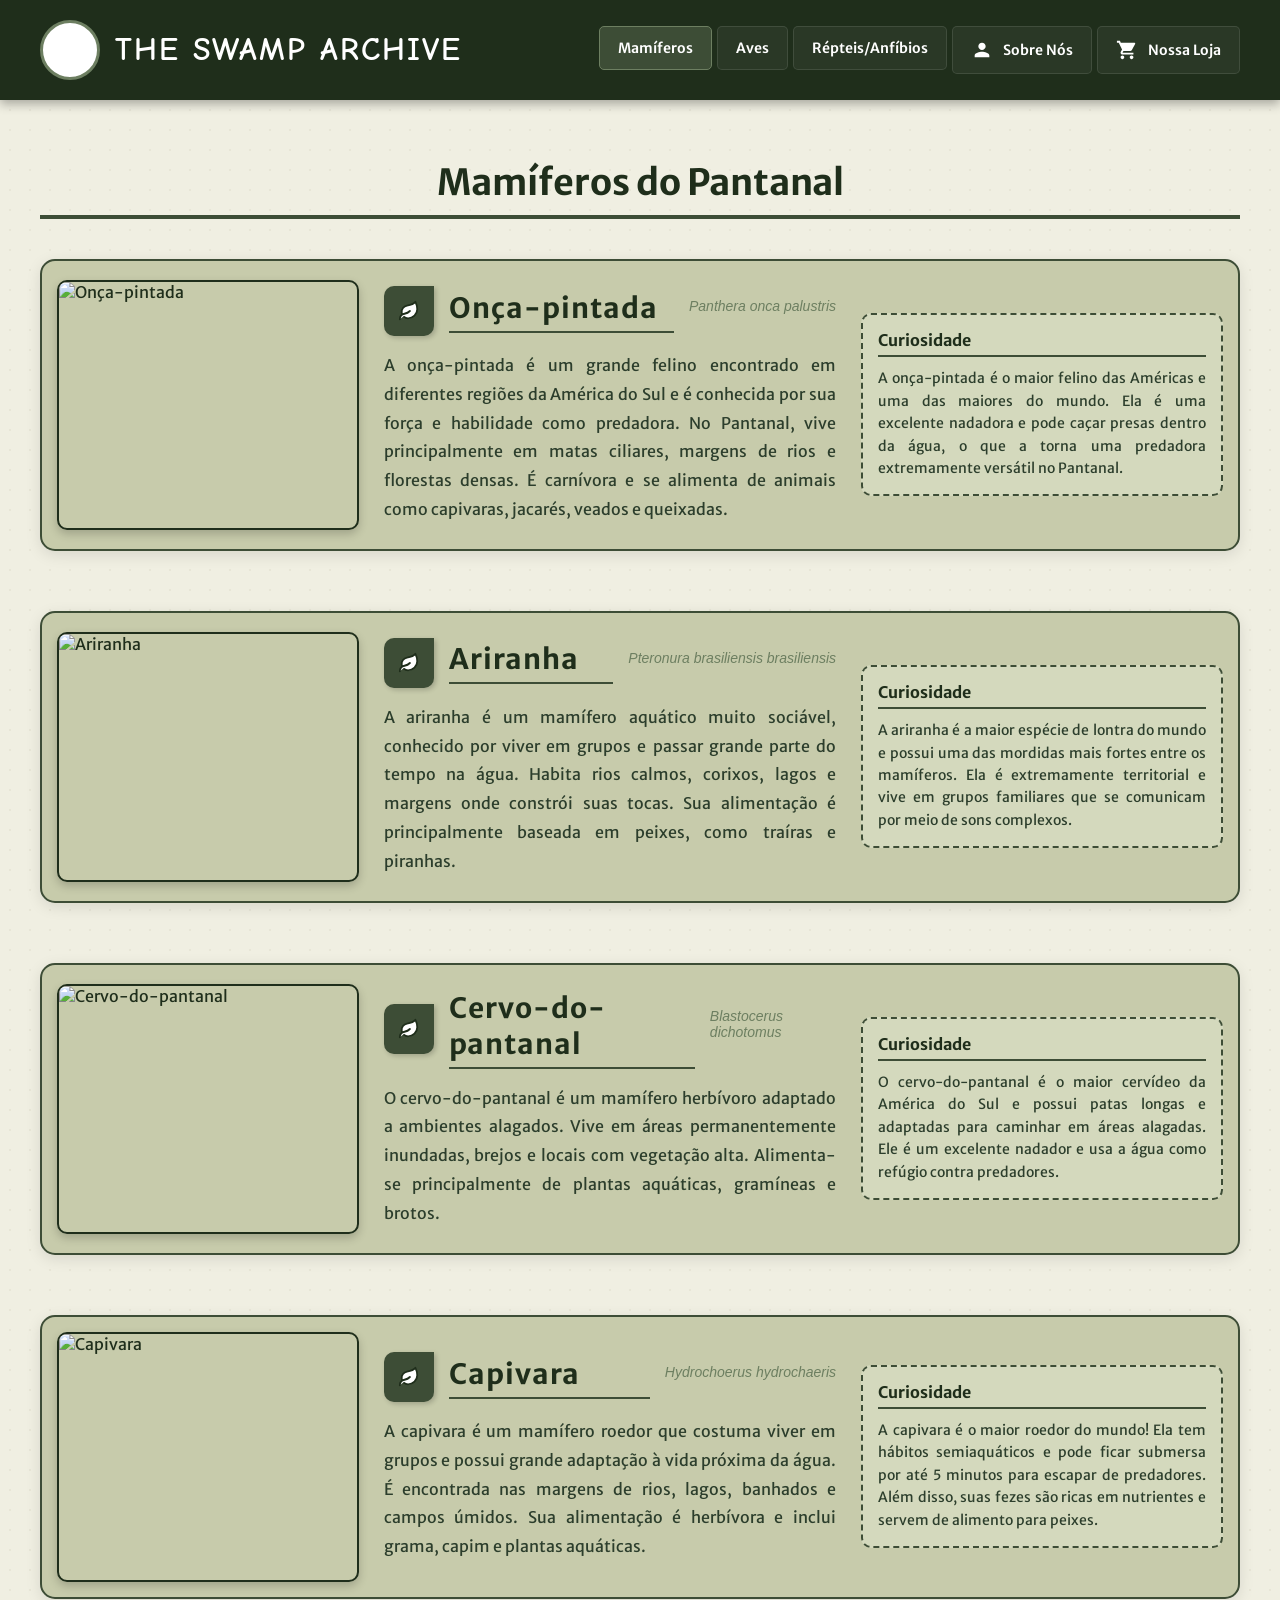
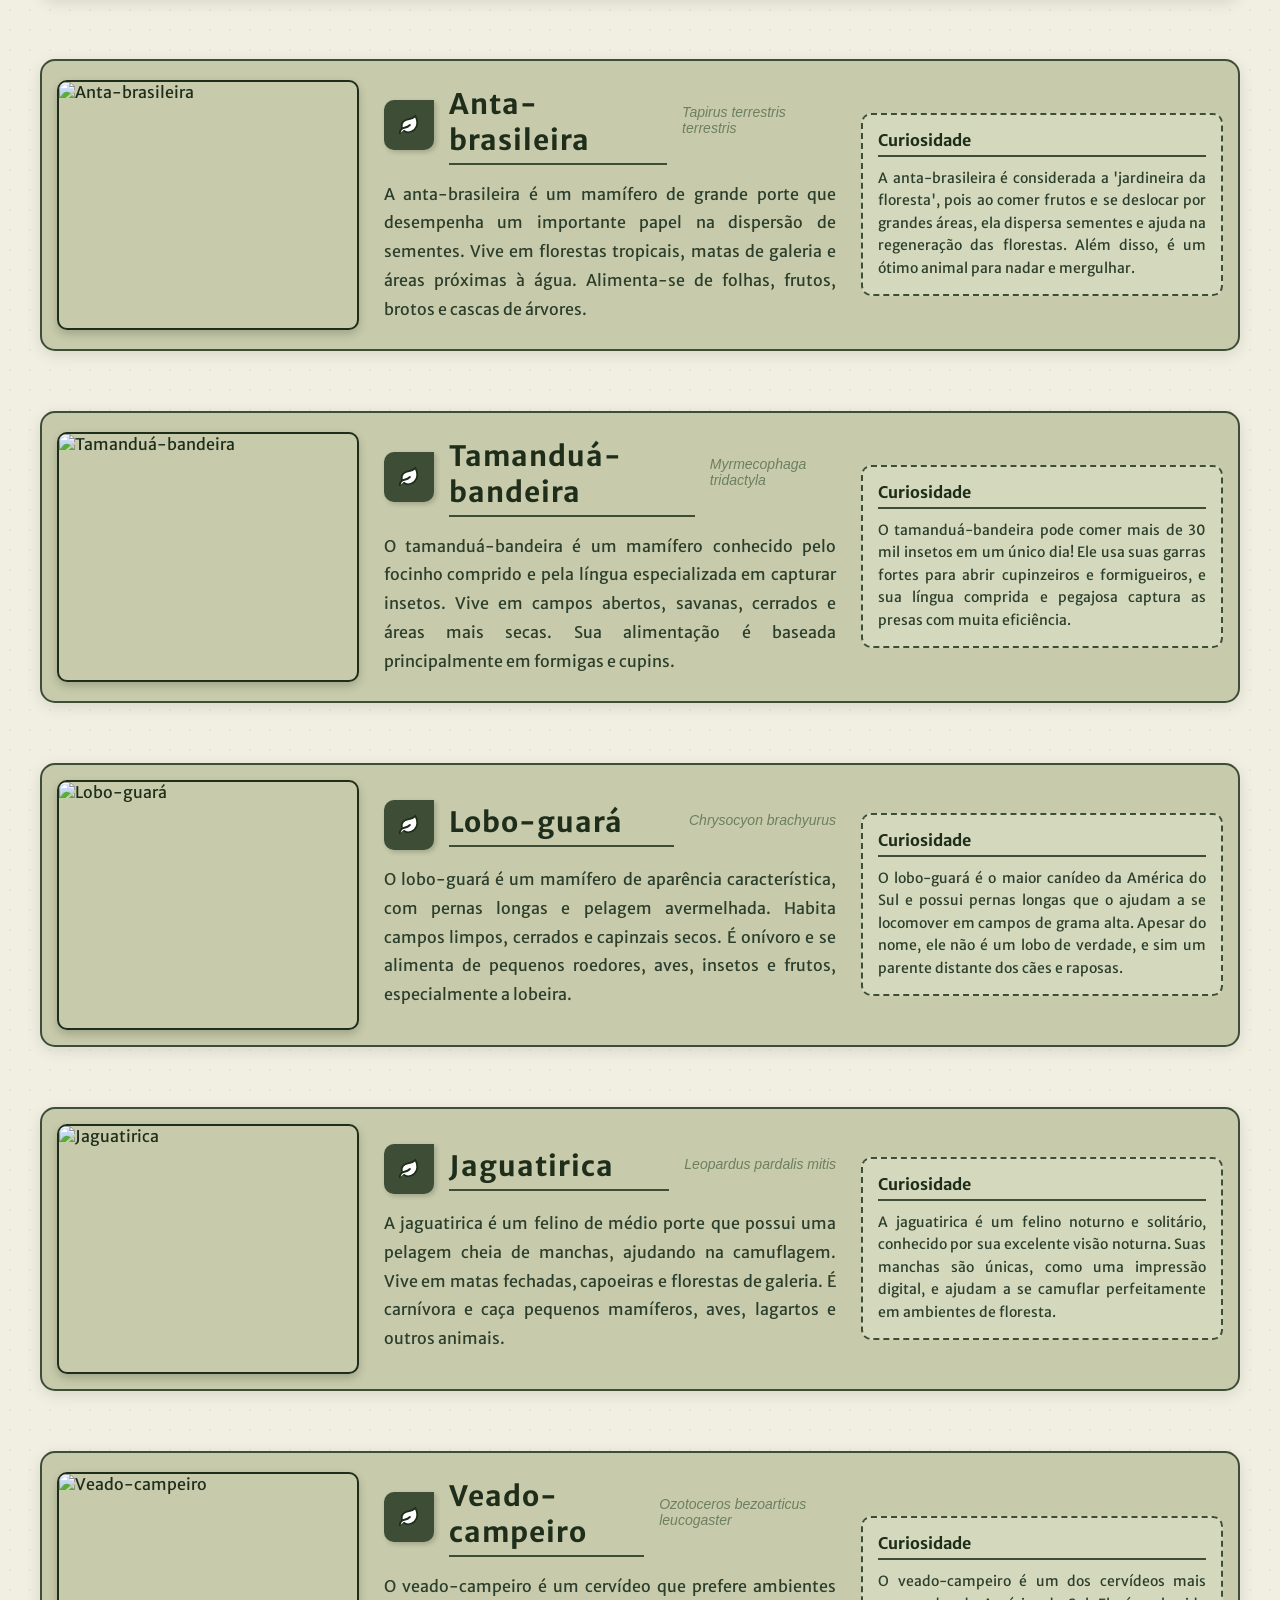
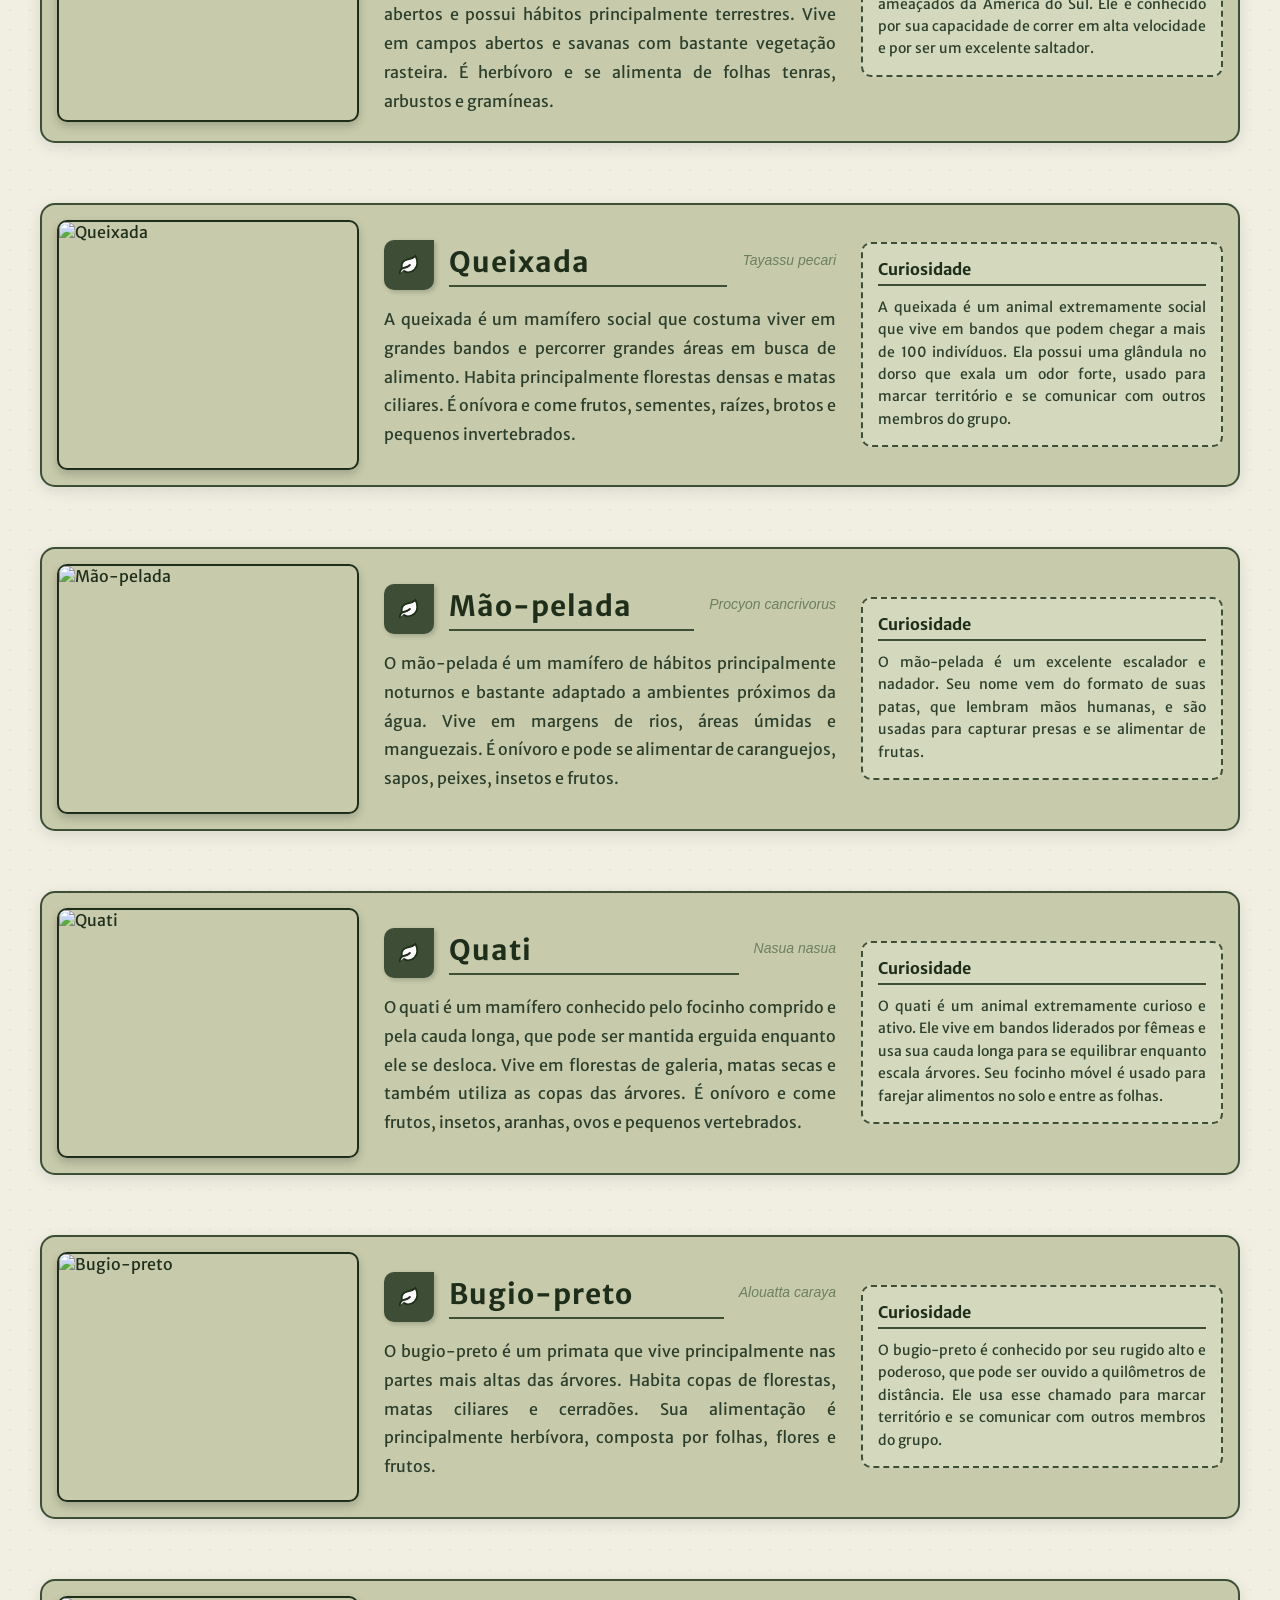
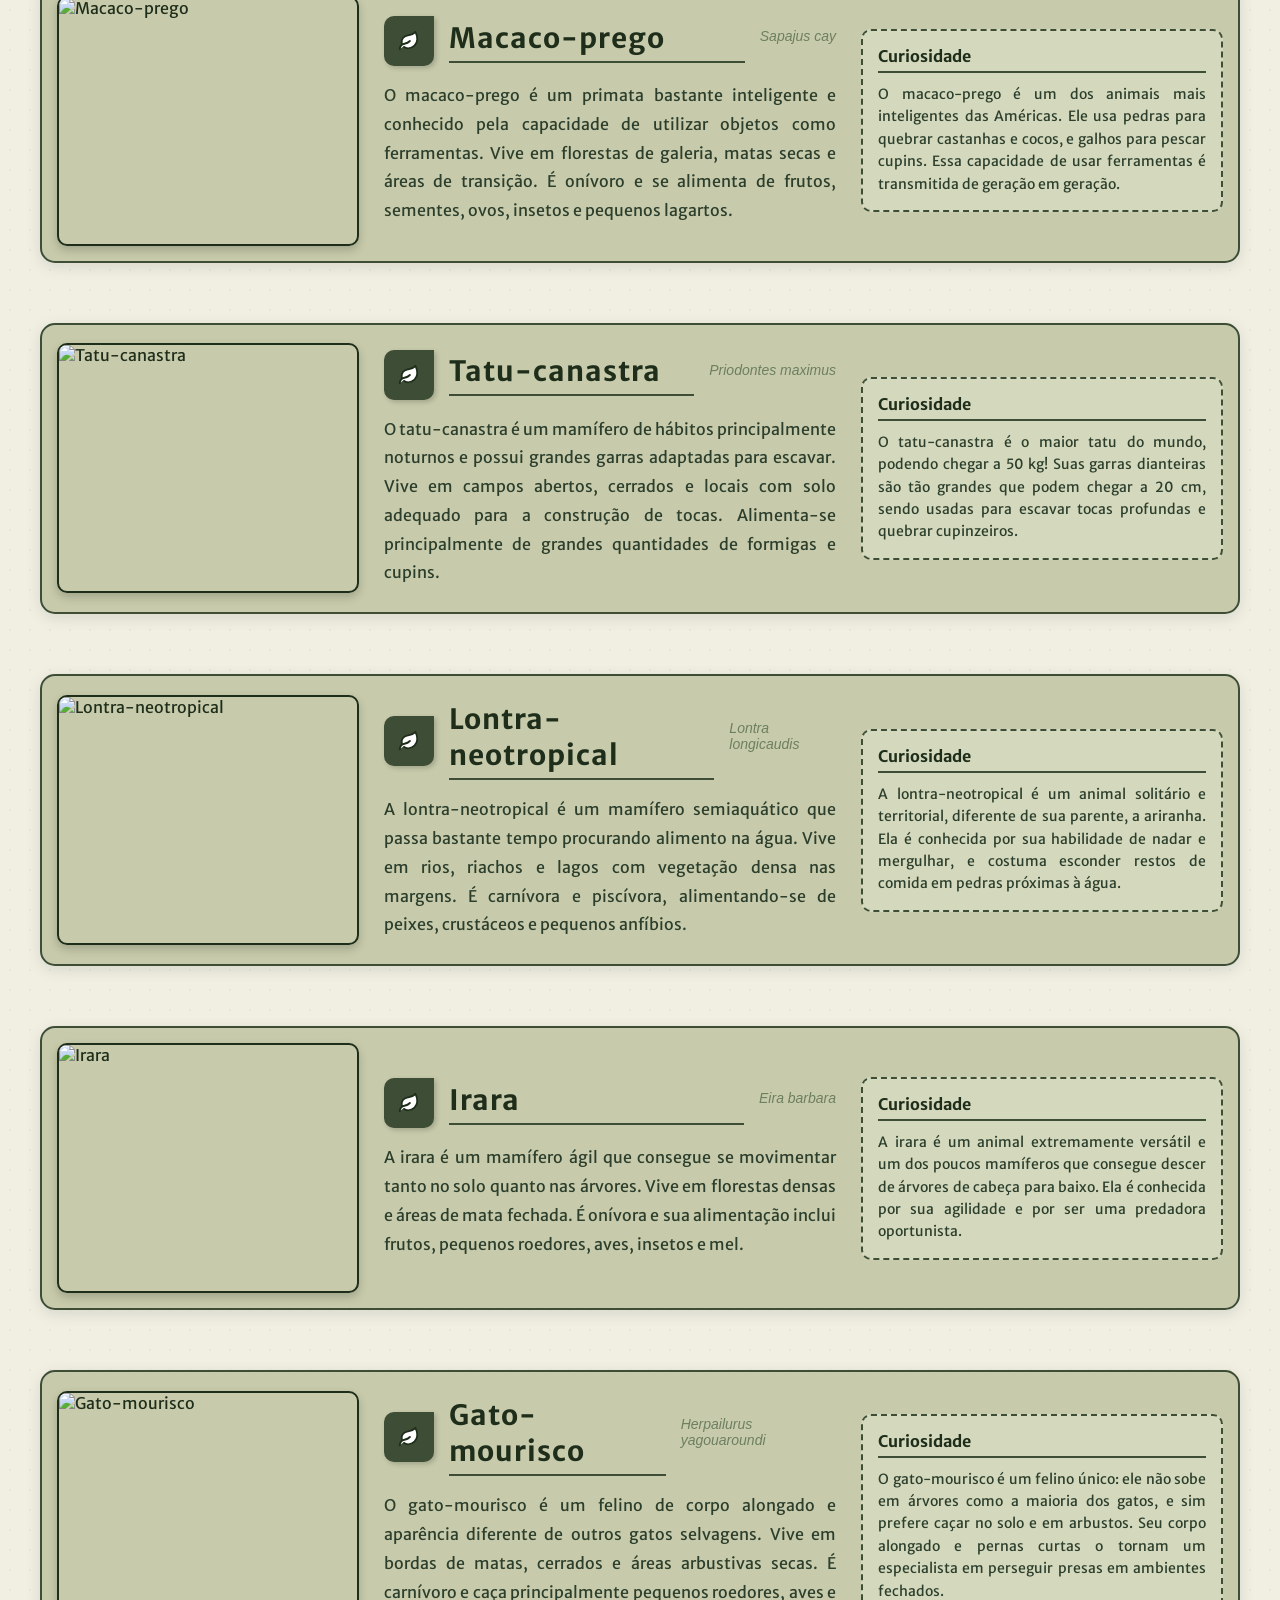
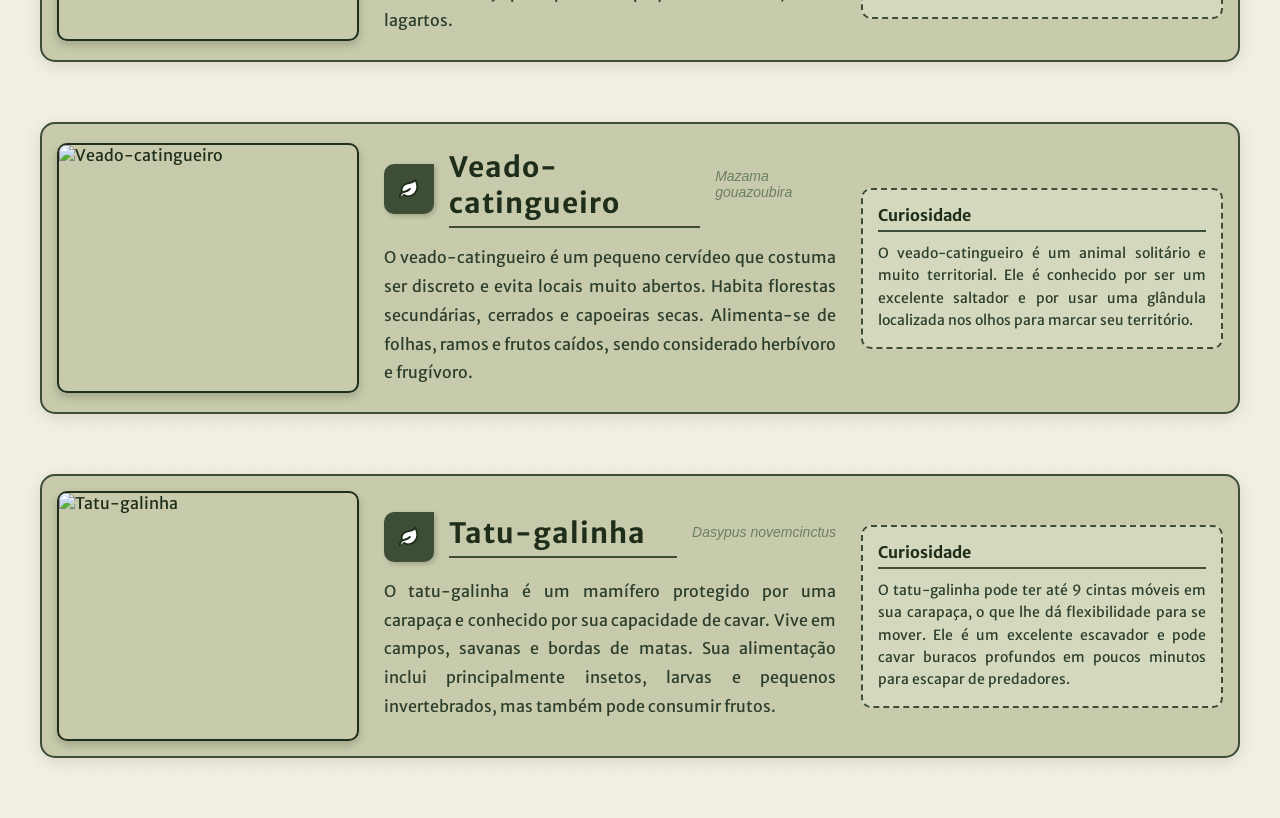
==== commit ffea1b46: "Pequenos concertos do design" ====
--- a/parte_funcional/index.html
+++ b/parte_funcional/index.html
@@ -63,6 +63,7 @@
                     <div class="animal-list" id="container-repteis"></div>
                 </section>
 
+                <!-- SOBRE NÓS: Texto atualizado com os pontos positivos -->
                 <section id="sobre" class="content-section">
                     <h2 class="titulo-secao">Sobre Nós</h2>
                     <h2 class="titulo-arco">THE SWAMP ARCHIVE</h2>
@@ -81,7 +82,7 @@
                         </div>
                         
                         <!-- ÁREA DE SENHA (ESTILO IGUAL À LOJA) -->
-                        <div id="admin-area" style="margin-top: 30px; background-color: #d4d9bd; border: 2px dashed var(--verde-medio); border-radius: 15px; padding: 20px; text-align: center; display:block;">
+                        <div id="admin-area" style="margin-top: 30px; background-color: #d4d9bd; border: 2px dashed var(--verde-medio); border-radius: 15px; padding: 20px; text-align: center; display:none;">
                             <p style="font-size: 18px; font-weight: bold; color: var(--verde-escuro); margin-bottom: 10px;">🔒 DIGITE A SENHA AQUI</p>
                             <input type="password" id="admin-senha" placeholder="Digite a senha..." style="width: 100%; max-width: 400px; padding: 12px; border: 2px solid var(--verde-medio); border-radius: 8px; font-size: 16px; background-color: var(--fundo-bege); color: var(--texto-escuro); margin: 10px auto; display: block; font-family: 'Merriweather Sans', sans-serif;">
                             <button onclick="verificarSenha()" style="background-color: var(--verde-medio); color: white; border-radius: 8px; padding: 12px 24px; font-size: 16px; font-weight: bold;">Enviar</button>
@@ -125,36 +126,6 @@
         <p style="font-size:24px; margin-top:20px;">🐸 Sapo Bibo ao redor do Dani... 🐸</p>
     </div>
 
-    <!-- ADIÇÃO: Tela do mascote Nino (Centralizada) -->
-    <div id="tela-nino" style="display:none; position:fixed; top:0; left:0; width:100%; height:100%; background: rgba(0,0,0,0.8); z-index:9999; justify-content: center; align-items: center;">
-        <div style="background: #f0efe2; padding: 30px; border-radius: 20px; text-align: center; max-width: 400px;">
-            <img src="../images/mascotes/nino.png" alt="Nino" style="width: 100%; max-width: 300px; border-radius: 10px; margin-bottom: 20px;">
-            <p style="font-size: 24px; font-weight: bold; color: #1f2e1b; margin-bottom: 10px;">🐊 NINO (Jacaré)</p>
-            <p style="font-size: 18px; margin-bottom: 20px;">Desde a última vez, estou tentando manter a calma... Não posso... Perder...</p>
-            <button onclick="document.getElementById('tela-nino').style.display='none'" style="background-color: var(--verde-medio); color: white; border-radius: 8px; padding: 12px 24px; font-size: 16px; font-weight: bold; cursor: pointer;">Fechar</button>
-        </div>
-    </div>
-
-    <!-- ADIÇÃO: Tela do mascote Dani (Centralizada) -->
-    <div id="tela-dani" style="display:none; position:fixed; top:0; left:0; width:100%; height:100%; background: rgba(0,0,0,0.8); z-index:9999; justify-content: center; align-items: center;">
-        <div style="background: #f0efe2; padding: 30px; border-radius: 20px; text-align: center; max-width: 400px;">
-            <img src="../images/mascotes/dani.png" alt="Dani" style="width: 100%; max-width: 300px; border-radius: 10px; margin-bottom: 20px;">
-            <p style="font-size: 24px; font-weight: bold; color: #1f2e1b; margin-bottom: 10px;">🦦 DANI (Ariranha)</p>
-            <p style="font-size: 18px; margin-bottom: 20px;">Amigável, perspicaz e sempre pronto para ajudar. O coração do grupo!</p>
-            <button onclick="document.getElementById('tela-dani').style.display='none'" style="background-color: var(--verde-medio); color: white; border-radius: 8px; padding: 12px 24px; font-size: 16px; font-weight: bold; cursor: pointer;">Fechar</button>
-        </div>
-    </div>
-
-    <!-- ADIÇÃO: Tela do mascote Titu (Centralizada) -->
-    <div id="tela-titu" style="display:none; position:fixed; top:0; left:0; width:100%; height:100%; background: rgba(0,0,0,0.8); z-index:9999; justify-content: center; align-items: center;">
-        <div style="background: #f0efe2; padding: 30px; border-radius: 20px; text-align: center; max-width: 400px;">
-            <img src="../images/mascotes/titu.png" alt="Titu" style="width: 100%; max-width: 300px; border-radius: 10px; margin-bottom: 20px;">
-            <p style="font-size: 24px; font-weight: bold; color: #1f2e1b; margin-bottom: 10px;">🦩 TITU (Tuiuiú)</p>
-            <p style="font-size: 18px; margin-bottom: 20px;">Inteligente, calmo e imponente. O líder que mantém todos unidos!</p>
-            <button onclick="document.getElementById('tela-titu').style.display='none'" style="background-color: var(--verde-medio); color: white; border-radius: 8px; padding: 12px 24px; font-size: 16px; font-weight: bold; cursor: pointer;">Fechar</button>
-        </div>
-    </div>
-
     <!-- ADIÇÃO: Tela da senha do jacaré (centralizada) -->
     <div id="tela-jacare-senha" style="display:none; position:fixed; top:0; left:0; width:100%; height:100%; background: rgba(0,0,0,0.8); z-index:9999; justify-content: center; align-items: center;">
         <div style="background: #f0efe2; padding: 30px; border-radius: 20px; text-align: center; max-width: 500px;">
@@ -165,90 +136,36 @@
         </div>
     </div>
 
-    <!-- Tela da senha do jacaré -->
-    <div id="jacare_do_pantanal_senha" style="display:none; position:fixed; top:0; left:0; width:100%; height:100%; background: rgba(0,0,0,0.8); z-index:9999; justify-content: center; align-items: center;">
-        <div style="background: #f0efe2; padding: 30px; border-radius: 20px; text-align: center; max-width: 500px;">
-            <img src="../images/repteis_anfibios/jacare_do_pantanal_senha.jpg" alt="Jacaré com senha" style="width: 100%; max-width: 400px; border-radius: 10px; margin-bottom: 20px;">
-            <p style="font-size: 20px; font-weight: bold; color: #1f2e1b; margin-bottom: 10px;">A senha é:</p>
-            <p id="senha-descoberta" style="font-size: 32px; font-weight: bold; color: #3d4d36; margin-bottom: 20px;"></p>
-            <button onclick="document.getElementById('jacare_do_pantanal_senha').style.display='none'" style="background-color: var(--verde-medio); color: white; border-radius: 8px; padding: 12px 24px; font-size: 16px; font-weight: bold; cursor: pointer;">Fechar</button>
+    <!-- Tela dos Vaga-lumes (Canvas) -->
+    <div id="tela-sapo" style="display:none; position:fixed; top:0; left:0; width:100%; height:100%; background: #000; z-index:9999; justify-content: center; align-items: center;">
+        <div style="position: relative; width: 100%; height: 100%;">
+            <canvas id="canvas-sapo" style="width: 100%; height: 100%; display: block;"></canvas>
+            
+            <!-- Imagem e diálogo do Dani (aparecem após a senha) -->
+            <div id="dani-dialogo" style="position:absolute; top:65%; left:10%; display:none; align-items:center; gap:20px;">
+                <img src="../images/mascotes/dani.png" alt="Dani" style="width:120px; height:auto; border-radius:10px;">
+                <p style="color:white; font-size:24px; font-weight:bold;">🐸 Dani: "Como essa página está fazendo isso!<br>Será que o Bibo..."</p>
+            </div>
         </div>
     </div>
 
-    <!-- Tela da senha do jacaré (centralizada) -->
-<div id="jacare_do_pantanal_senha" style="display:none; position:fixed; top:0; left:0; width:100%; height:100%; background: rgba(0,0,0,0.8); z-index:9999; justify-content: center; align-items: center;">
-    <div style="background: #f0efe2; padding: 30px; border-radius: 20px; text-align: center; max-width: 500px;">
-        <img src="../images/repteis_anfibios/jacare_do_pantanal_senha.jpg" alt="Jacaré com senha" style="width: 100%; max-width: 400px; border-radius: 10px; margin-bottom: 20px;">
-        <p style="font-size: 20px; font-weight: bold; color: #1f2e1b; margin-bottom: 10px;">A senha é:</p>
-        <p id="senha-descoberta" style="font-size: 32px; font-weight: bold; color: #3d4d36; margin-bottom: 20px;"></p>
-        <button onclick="document.getElementById('jacare_do_pantanal_senha').style.display='none'" style="background-color: var(--verde-medio); color: white; border-radius: 8px; padding: 12px 24px; font-size: 16px; font-weight: bold; cursor: pointer;">Fechar</button>
-    </div>
-</div>
+    <!-- SISTEMA DE DIÁLOGO -->
+    <div id="dialogo-box" style="display:none; position:fixed; top:60%; left:0; width:100%; z-index:9998; padding:20px; pointer-events:none;">
+        <div style="max-width: 1100px; margin: 0 auto; display:flex; align-items:center; justify-content:space-between; gap:20px;">
+            <!-- Lado Esquerdo: Retângulo com a fala -->
+            <div style="background: #1f2e1b; border: 3px solid #6d7f61; border-radius: 15px; padding: 20px; width: 65%; position: relative;">
+                <p style="color:white; font-size: 20px; line-height: 1.6; margin: 0;" id="dialogo-texto"></p>
+                
+                <!-- Informação extra (vaga-lumes, etc.) -->
+                <div id="dialogo-extra" style="margin-top: 15px; display:none;"></div>
+            </div>
 
-<!-- Tela dos Vaga-lumes (Canvas) -->
-<div id="tela-sapo" style="display:none; position:fixed; top:0; left:0; width:100%; height:100%; background: #000; z-index:9999; justify-content: center; align-items: center;">
-    <div style="position: relative; width: 100%; height: 100%;">
-        <canvas id="canvas-sapo" style="width: 100%; height: 100%; display: block;"></canvas>
-        
-        <!-- Imagem e diálogo do Dani (aparecem após a senha) -->
-        <div id="dani-dialogo" style="position:absolute; top:65%; left:10%; display:none; align-items:center; gap:20px;">
-            <img src="../images/mascotes/dani.png" alt="Dani" style="width:120px; height:auto; border-radius:10px;">
-            <p style="color:white; font-size:24px; font-weight:bold;">🐸 Dani: "Como essa página está fazendo isso!<br>Será que o Bibo..."</p>
+            <!-- Lado Direito: Personagem (imagem) -->
+            <div style="width: 30%; text-align: center; position: relative;">
+                <img id="dialogo-personagem" src="" alt="Personagem" style="width: 100%; max-width: 250px; height: auto; border-radius: 15px; box-shadow: 0 4px 15px rgba(0,0,0,0.5);">
+            </div>
         </div>
     </div>
-</div>
-        
-        <!-- 29 PONTOS AMARELOS -->
-        <div class="ponto-sapo" style="position:absolute; width:15px; height:15px; border-radius:50%; background:yellow; box-shadow:0 0 10px yellow;"></div>
-        <div class="ponto-sapo" style="position:absolute; width:15px; height:15px; border-radius:50%; background:yellow; box-shadow:0 0 10px yellow;"></div>
-        <div class="ponto-sapo" style="position:absolute; width:15px; height:15px; border-radius:50%; background:yellow; box-shadow:0 0 10px yellow;"></div>
-        <div class="ponto-sapo" style="position:absolute; width:15px; height:15px; border-radius:50%; background:yellow; box-shadow:0 0 10px yellow;"></div>
-        <div class="ponto-sapo" style="position:absolute; width:15px; height:15px; border-radius:50%; background:yellow; box-shadow:0 0 10px yellow;"></div>
-        <div class="ponto-sapo" style="position:absolute; width:15px; height:15px; border-radius:50%; background:yellow; box-shadow:0 0 10px yellow;"></div>
-        <div class="ponto-sapo" style="position:absolute; width:15px; height:15px; border-radius:50%; background:yellow; box-shadow:0 0 10px yellow;"></div>
-        <div class="ponto-sapo" style="position:absolute; width:15px; height:15px; border-radius:50%; background:yellow; box-shadow:0 0 10px yellow;"></div>
-        <div class="ponto-sapo" style="position:absolute; width:15px; height:15px; border-radius:50%; background:yellow; box-shadow:0 0 10px yellow;"></div>
-        <div class="ponto-sapo" style="position:absolute; width:15px; height:15px; border-radius:50%; background:yellow; box-shadow:0 0 10px yellow;"></div>
-        <div class="ponto-sapo" style="position:absolute; width:15px; height:15px; border-radius:50%; background:yellow; box-shadow:0 0 10px yellow;"></div>
-        <div class="ponto-sapo" style="position:absolute; width:15px; height:15px; border-radius:50%; background:yellow; box-shadow:0 0 10px yellow;"></div>
-        <div class="ponto-sapo" style="position:absolute; width:15px; height:15px; border-radius:50%; background:yellow; box-shadow:0 0 10px yellow;"></div>
-        <div class="ponto-sapo" style="position:absolute; width:15px; height:15px; border-radius:50%; background:yellow; box-shadow:0 0 10px yellow;"></div>
-        <div class="ponto-sapo" style="position:absolute; width:15px; height:15px; border-radius:50%; background:yellow; box-shadow:0 0 10px yellow;"></div>
-        <div class="ponto-sapo" style="position:absolute; width:15px; height:15px; border-radius:50%; background:yellow; box-shadow:0 0 10px yellow;"></div>
-        <div class="ponto-sapo" style="position:absolute; width:15px; height:15px; border-radius:50%; background:yellow; box-shadow:0 0 10px yellow;"></div>
-        <div class="ponto-sapo" style="position:absolute; width:15px; height:15px; border-radius:50%; background:yellow; box-shadow:0 0 10px yellow;"></div>
-        <div class="ponto-sapo" style="position:absolute; width:15px; height:15px; border-radius:50%; background:yellow; box-shadow:0 0 10px yellow;"></div>
-        <div class="ponto-sapo" style="position:absolute; width:15px; height:15px; border-radius:50%; background:yellow; box-shadow:0 0 10px yellow;"></div>
-        <div class="ponto-sapo" style="position:absolute; width:15px; height:15px; border-radius:50%; background:yellow; box-shadow:0 0 10px yellow;"></div>
-        <div class="ponto-sapo" style="position:absolute; width:15px; height:15px; border-radius:50%; background:yellow; box-shadow:0 0 10px yellow;"></div>
-        <div class="ponto-sapo" style="position:absolute; width:15px; height:15px; border-radius:50%; background:yellow; box-shadow:0 0 10px yellow;"></div>
-        <div class="ponto-sapo" style="position:absolute; width:15px; height:15px; border-radius:50%; background:yellow; box-shadow:0 0 10px yellow;"></div>
-        <div class="ponto-sapo" style="position:absolute; width:15px; height:15px; border-radius:50%; background:yellow; box-shadow:0 0 10px yellow;"></div>
-        <div class="ponto-sapo" style="position:absolute; width:15px; height:15px; border-radius:50%; background:yellow; box-shadow:0 0 10px yellow;"></div>
-        <div class="ponto-sapo" style="position:absolute; width:15px; height:15px; border-radius:50%; background:yellow; box-shadow:0 0 10px yellow;"></div>
-        <div class="ponto-sapo" style="position:absolute; width:15px; height:15px; border-radius:50%; background:yellow; box-shadow:0 0 10px yellow;"></div>
-        <div class="ponto-sapo" style="position:absolute; width:15px; height:15px; border-radius:50%; background:yellow; box-shadow:0 0 10px yellow;"></div>
-    </div>
-            <img src="../images/mascotes/dani.png" alt="Dani" style="position:absolute; top:45%; left:25%; width:120px; height:auto; z-index:10; border-radius:10px;">
-</div>
-
-<!-- SISTEMA DE DIÁLOGO -->
-<div id="dialogo-box" style="display:none; position:fixed; top:60%; left:0; width:100%; z-index:9998; padding:20px; pointer-events:none;">
-    <div style="max-width: 1100px; margin: 0 auto; display:flex; align-items:center; justify-content:space-between; gap:20px;">
-        <!-- Lado Esquerdo: Retângulo com a fala -->
-        <div style="background: #1f2e1b; border: 3px solid #6d7f61; border-radius: 15px; padding: 20px; width: 65%; position: relative;">
-            <p style="color:white; font-size: 20px; line-height: 1.6; margin: 0;" id="dialogo-texto"></p>
-            
-            <!-- Informação extra (vaga-lumes, etc.) -->
-            <div id="dialogo-extra" style="margin-top: 15px; display:none;"></div>
-        </div>
-
-        <!-- Lado Direito: Personagem (imagem) -->
-        <div style="width: 30%; text-align: center; position: relative;">
-            <img id="dialogo-personagem" src="" alt="Personagem" style="width: 100%; max-width: 250px; height: auto; border-radius: 15px; box-shadow: 0 4px 15px rgba(0,0,0,0.5);">
-        </div>
-    </div>
-</div>
 
     <script src="../dados/dados.js"></script>
     <script src="script.js"></script>
--- a/estilo/style.css
+++ b/estilo/style.css
@@ -152,19 +152,16 @@
     position: relative;
 }
 
-/* Layout Principal de Duas Colunas */
 .main-layout {
     display: flex;
     gap: 30px;
     align-items: flex-start;
 }
 
-/* Coluna de Conteúdo (Foto + Texto) */
 .content-column {
     flex: 3.5;
 }
 
-/* Coluna Fixa de Curiosidades (Direita) */
 .curiosities-column {
     flex: 1.5;
     position: sticky;
@@ -179,8 +176,7 @@
     box-shadow: 0 4px 15px rgba(0, 0, 0, 0.1);
     position: relative;
     overflow: hidden;
-    height: auto;
-    min-height: 500px;
+    min-height: 400px;
 }
 
 .curiosidades-header {
@@ -223,7 +219,6 @@
     color: #2c3e2c;
 }
 
-/* Fundo de plantas da coluna direita */
 .decoracao-coluna {
     position: absolute;
     bottom: 0;
@@ -240,7 +235,6 @@
     filter: blur(1px) brightness(0.9);
 }
 
-/* Esconde/Mostra seções */
 .content-section {
     display: none;
     animation: fadeIn 0.5s ease;
@@ -266,7 +260,6 @@
     text-align: center;
 }
 
-/* Cards de Animais em Zig-Zag (Foto + Texto) */
 .animal-list {
     display: flex;
     flex-direction: column;
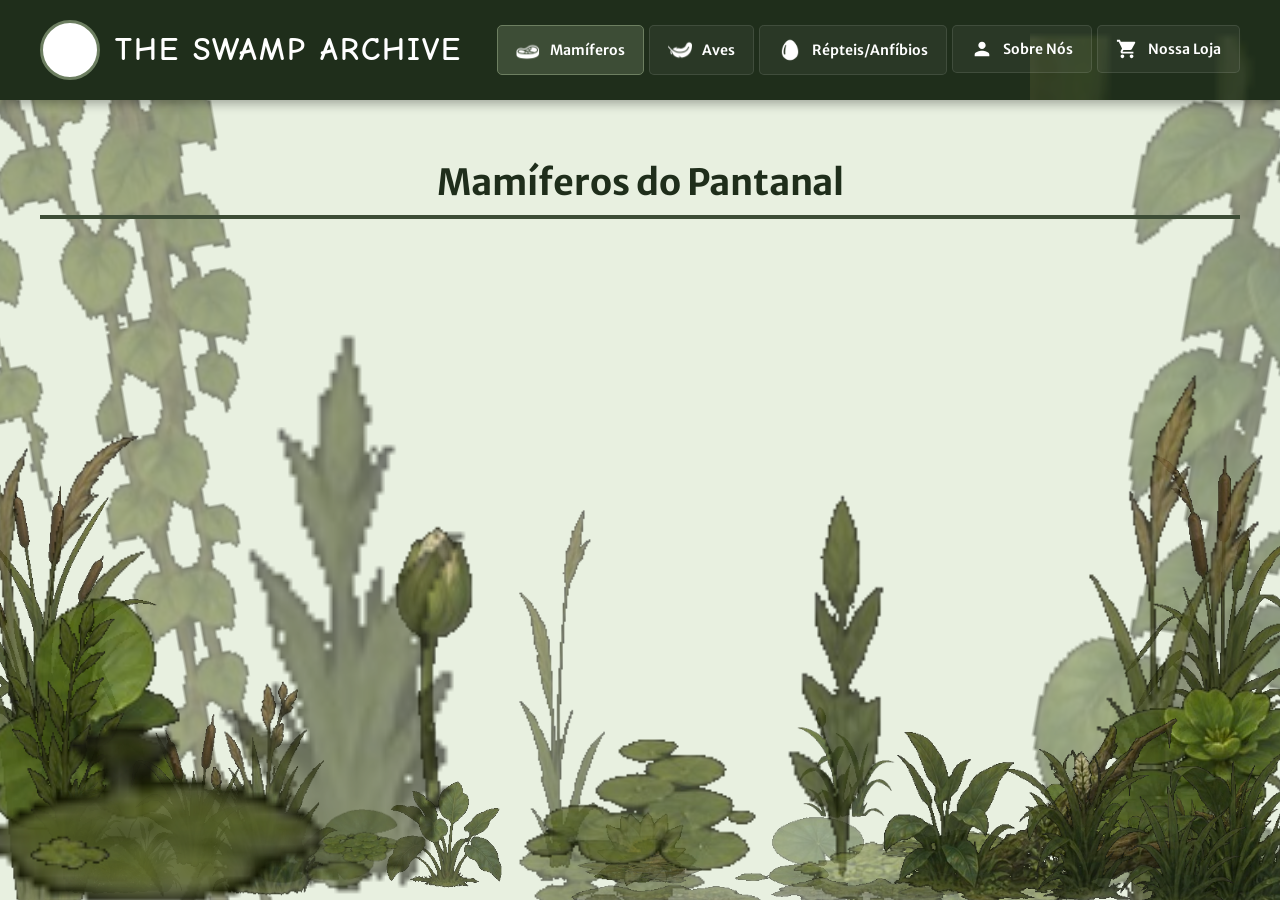
==== commit 9bfe3bbc: "Quase pronto :)" ====
--- a/parte_funcional/index.html
+++ b/parte_funcional/index.html
@@ -8,6 +8,79 @@
 </head>
 <body>
 
+    <!-- DECORAÇÃO DE FUNDO COMPLETA (TODOS OS 46 ELEMENTOS NA ORDEM) -->
+    <div class="decoracao-fundo">
+        <!-- 1 e 2: Cipós (Topo Esquerdo/Direito) -->
+        <img src="../imagens/decoração/elemento_01.png" class="deco deco-cipo-esq">
+        <img src="../imagens/decoração/elemento_02.png" class="deco deco-cipo-dir">
+        
+        <!-- 3 a 6: Juncos e Taboas (Bordas Laterais) -->
+        <img src="../imagens/decoração/elemento_03.png" class="deco deco-junco-esq-1">
+        <img src="../imagens/decoração/elemento_04.png" class="deco deco-junco-dir-1">
+        <img src="../imagens/decoração/elemento_05.png" class="deco deco-junco-esq-2">
+        <img src="../imagens/decoração/elemento_06.png" class="deco deco-junco-dir-2">
+        
+        <!-- 7 a 15: Vitórias-Régias (Fundo de Água) -->
+        <img src="../imagens/decoração/elemento_07.png" class="deco deco-vitoria-1">
+        <img src="../imagens/decoração/elemento_08.png" class="deco deco-vitoria-2">
+        <img src="../imagens/decoração/elemento_09.png" class="deco deco-vitoria-3">
+        <img src="../imagens/decoração/elemento_10.png" class="deco deco-vitoria-4">
+        <img src="../imagens/decoração/elemento_11.png" class="deco deco-vitoria-5">
+        <img src="../imagens/decoração/elemento_12.png" class="deco deco-vitoria-6">
+        <img src="../imagens/decoração/elemento_13.png" class="deco deco-vitoria-7">
+        <img src="../imagens/decoração/elemento_14.png" class="deco deco-vitoria-8">
+        <img src="../imagens/decoração/elemento_15.png" class="deco deco-vitoria-9">
+        
+        <!-- 16, 17 e 18: Planta com Folhas, Planta Aquática e Flor de Lótus -->
+        <img src="../imagens/decoração/elemento_16.png" class="deco deco-planta-larga-1">
+        <img src="../imagens/decoração/elemento_17.png" class="deco deco-planta-larga-2">
+        <img src="../imagens/decoração/elemento_18.png" class="deco deco-lotus">
+        
+        <!-- 19 e 20: Broto e Planta com Flor -->
+        <img src="../imagens/decoração/elemento_19.png" class="deco deco-broto">
+        <img src="../imagens/decoração/elemento_20.png" class="deco deco-flor">
+        
+        <!-- 21, 22 e 23: Planta Alta, Capim Grande e Planta com Espinhos -->
+        <img src="../imagens/decoração/elemento_21.png" class="deco deco-planta-alta-1">
+        <img src="../imagens/decoração/elemento_22.png" class="deco deco-capim-grande">
+        <img src="../imagens/decoração/elemento_23.png" class="deco deco-planta-espinho">
+        
+        <!-- 24, 25, 26 e 27: Plantas com Folhas Largas -->
+        <img src="../imagens/decoração/elemento_24.png" class="deco deco-planta-larga-3">
+        <img src="../imagens/decoração/elemento_25.png" class="deco deco-planta-larga-4">
+        <img src="../imagens/decoração/elemento_26.png" class="deco deco-planta-larga-5">
+        <img src="../imagens/decoração/elemento_27.png" class="deco deco-planta-larga-6">
+        
+        <!-- 28 a 34: Musgos e Tapetes de Plantas (Fundo) -->
+        <img src="../imagens/decoração/elemento_28.png" class="deco deco-musgo-1">
+        <img src="../imagens/decoração/elemento_29.png" class="deco deco-musgo-2">
+        <img src="../imagens/decoração/elemento_30.png" class="deco deco-musgo-3">
+        <img src="../imagens/decoração/elemento_31.png" class="deco deco-musgo-4">
+        <img src="../imagens/decoração/elemento_32.png" class="deco deco-musgo-5">
+        <img src="../imagens/decoração/elemento_33.png" class="deco deco-musgo-6">
+        <img src="../imagens/decoração/elemento_34.png" class="deco deco-musgo-7">
+        
+        <!-- 35: Árvore com Raízes (Canto Esquerdo) -->
+        <img src="../imagens/decoração/elemento_35.png" class="deco deco-arvore-esq">
+        
+        <!-- 36 a 44: Pedras, Tronco e Mais Vitórias-Régias -->
+        <img src="../imagens/decoração/elemento_36.png" class="deco deco-pedra-1">
+        <img src="../imagens/decoração/elemento_37.png" class="deco deco-vitoria-10">
+        <img src="../imagens/decoração/elemento_38.png" class="deco deco-pedra-2">
+        <img src="../imagens/decoração/elemento_39.png" class="deco deco-vitoria-11">
+        <img src="../imagens/decoração/elemento_40.png" class="deco deco-pedra-3">
+        <img src="../imagens/decoração/elemento_41.png" class="deco deco-pedra-4">
+        <img src="../imagens/decoração/elemento_42.png" class="deco deco-tronco">
+        <img src="../imagens/decoração/elemento_43.png" class="deco deco-vitoria-12">
+        <img src="../imagens/decoração/elemento_44.png" class="deco deco-pedra-5">
+        
+        <!-- 45: Tronco Caído com Plantas (Canto Direito) -->
+        <img src="../imagens/decoração/elemento_45.png" class="deco deco-tronco-caido">
+        
+        <!-- 46: Plantas Aquáticas em Grupo (Canto Direito) -->
+        <img src="../imagens/decoração/elemento_46.png" class="deco deco-planta-final">
+    </div>
+
     <header>
         <div class="logo">
             <div class="logo-imagem">
@@ -21,15 +94,15 @@
         <nav>
             <ul>
                 <li><a href="#" class="nav-link active" data-target="mamiferos">
-                    <img src="../images/decoração/carne_icon.png" class="menu-icon" alt="Carne" onerror="this.style.display='none'">
+                    <img src="../imagens/decoração/carne_icon.png" class="menu-icon" alt="Carne" onerror="this.style.display='none'">
                     Mamíferos</a></li>
                 
                 <li><a href="#" class="nav-link" data-target="aves">
-                    <img src="../images/decoração/pena_icon.png" class="menu-icon" alt="Pena" onerror="this.style.display='none'">
+                    <img src="../imagens/decoração/pena_icon.png" class="menu-icon" alt="Pena" onerror="this.style.display='none'">
                     Aves</a></li>
                 
                 <li><a href="#" class="nav-link" data-target="repteis">
-                    <img src="../images/decoração/ovo_icon.png" class="menu-icon" alt="Ovo" onerror="this.style.display='none'">
+                    <img src="../imagens/decoração/ovo_icon.png" class="menu-icon" alt="Ovo" onerror="this.style.display='none'">
                     Répteis/Anfíbios</a></li>
                 
                 <li><a href="#" class="nav-link" data-target="sobre">
@@ -63,7 +136,7 @@
                     <div class="animal-list" id="container-repteis"></div>
                 </section>
 
-                <!-- SOBRE NÓS: Texto atualizado com os pontos positivos -->
+                <!-- SOBRE NÓS -->
                 <section id="sobre" class="content-section">
                     <h2 class="titulo-secao">Sobre Nós</h2>
                     <h2 class="titulo-arco">THE SWAMP ARCHIVE</h2>
@@ -81,7 +154,7 @@
                             <p style="margin-bottom: 15px;">Titu é o líder inteligente e imponente! Sempre calmo e orgulhoso, ele não tem medo de se intrometer quando necessário para o bem do grupo. Ele valoriza seus amigos profundamente, mesmo que não demonstre abertamente.</p>
                         </div>
                         
-                        <!-- ÁREA DE SENHA (ESTILO IGUAL À LOJA) -->
+                        <!-- ÁREA DE SENHA -->
                         <div id="admin-area" style="margin-top: 30px; background-color: #d4d9bd; border: 2px dashed var(--verde-medio); border-radius: 15px; padding: 20px; text-align: center; display:none;">
                             <p style="font-size: 18px; font-weight: bold; color: var(--verde-escuro); margin-bottom: 10px;">🔒 DIGITE A SENHA AQUI</p>
                             <input type="password" id="admin-senha" placeholder="Digite a senha..." style="width: 100%; max-width: 400px; padding: 12px; border: 2px solid var(--verde-medio); border-radius: 8px; font-size: 16px; background-color: var(--fundo-bege); color: var(--texto-escuro); margin: 10px auto; display: block; font-family: 'Merriweather Sans', sans-serif;">
@@ -112,7 +185,7 @@
         </div>
     </main>
 
-    <!-- ADIÇÃO: Tela de 404 Fake -->
+    <!-- Tela de 404 Fake -->
     <div id="tela-404" style="display:none; position:fixed; top:0; left:0; width:100%; height:100%; background:#1f2e1b; color:white; z-index:9999; text-align:center; padding-top:20vh;">
         <h1>404 - Página não encontrada</h1>
         <p>Digite a palavra secreta para sair daqui...</p>
@@ -120,16 +193,16 @@
         <button onclick="verificar404()">Enviar</button>
     </div>
 
-    <!-- ADIÇÃO: Tela do Final (Dani Louco) -->
+    <!-- Tela do Final (Dani Louco) -->
     <div id="tela-final" style="display:none; position:fixed; top:0; left:0; width:100%; height:100%; background:#000; color:white; z-index:9999; text-align:center;">
         <img src="../images/mascotes/dani_final.png" alt="Dani Louco" style="max-width:100%; max-height:70vh; margin-top:5vh;">
         <p style="font-size:24px; margin-top:20px;">🐸 Sapo Bibo ao redor do Dani... 🐸</p>
     </div>
 
-    <!-- ADIÇÃO: Tela da senha do jacaré (centralizada) -->
+    <!-- Tela da senha do jacaré (centralizada) -->
     <div id="tela-jacare-senha" style="display:none; position:fixed; top:0; left:0; width:100%; height:100%; background: rgba(0,0,0,0.8); z-index:9999; justify-content: center; align-items: center;">
         <div style="background: #f0efe2; padding: 30px; border-radius: 20px; text-align: center; max-width: 500px;">
-            <img src="../images/repteis_anfibios/jacare_do_pantanal_senha.jpg" alt="Jacaré com senha" style="width: 100%; max-width: 400px; border-radius: 10px; margin-bottom: 20px;">
+            <img src="../imagens/répteis_anfíbios/jacare_do_pantanal_senha.jpg" alt="Jacaré com senha" style="width: 100%; max-width: 400px; border-radius: 10px; margin-bottom: 20px;">
             <p style="font-size: 20px; font-weight: bold; color: #1f2e1b; margin-bottom: 10px;">A senha é:</p>
             <p id="senha-descoberta" style="font-size: 32px; font-weight: bold; color: #3d4d36; margin-bottom: 20px;"></p>
             <button onclick="document.getElementById('tela-jacare-senha').style.display='none'" style="background-color: var(--verde-medio); color: white; border-radius: 8px; padding: 12px 24px; font-size: 16px; font-weight: bold; cursor: pointer;">Fechar</button>
@@ -140,28 +213,31 @@
     <div id="tela-sapo" style="display:none; position:fixed; top:0; left:0; width:100%; height:100%; background: #000; z-index:9999; justify-content: center; align-items: center;">
         <div style="position: relative; width: 100%; height: 100%;">
             <canvas id="canvas-sapo" style="width: 100%; height: 100%; display: block;"></canvas>
+        </div>
+    </div>
+
+    <!-- MÚSICAS -->
+    <audio id="musica-calma" loop>
+        <source src="../musicas/musica_calma.mp4" type="audio/mp4">
+    </audio>
+    <audio id="musica-tensa" loop>
+        <source src="../musicas/musica_tensa.mp4" type="audio/mp4">
+    </audio>
+
+    <!-- SISTEMA DE DIÁLOGO -->
+    <div id="dialogo-box" style="display:none; position:fixed; top:10%; left:0; width:100%; z-index:9998; padding:20px; pointer-events:none;">
+        <div style="max-width: 1100px; margin: 0 auto; display:flex; align-items:flex-start; justify-content:space-between; gap:20px; flex-direction:row;">
             
-            <!-- Imagem e diálogo do Dani (aparecem após a senha) -->
-            <div id="dani-dialogo" style="position:absolute; top:65%; left:10%; display:none; align-items:center; gap:20px;">
-                <img src="../images/mascotes/dani.png" alt="Dani" style="width:120px; height:auto; border-radius:10px;">
-                <p style="color:white; font-size:24px; font-weight:bold;">🐸 Dani: "Como essa página está fazendo isso!<br>Será que o Bibo..."</p>
-            </div>
-        </div>
-    </div>
-
-    <!-- SISTEMA DE DIÁLOGO -->
-    <div id="dialogo-box" style="display:none; position:fixed; top:60%; left:0; width:100%; z-index:9998; padding:20px; pointer-events:none;">
-        <div style="max-width: 1100px; margin: 0 auto; display:flex; align-items:center; justify-content:space-between; gap:20px;">
-            <!-- Lado Esquerdo: Retângulo com a fala -->
-            <div style="background: #1f2e1b; border: 3px solid #6d7f61; border-radius: 15px; padding: 20px; width: 65%; position: relative;">
+            <!-- Lado Esquerdo (Texto) -->
+            <div class="dialogo-texto-box" style="background: #1f2e1b; border: 3px solid #6d7f61; border-radius: 15px; padding: 20px; width: 65%; position: relative;">
                 <p style="color:white; font-size: 20px; line-height: 1.6; margin: 0;" id="dialogo-texto"></p>
                 
                 <!-- Informação extra (vaga-lumes, etc.) -->
                 <div id="dialogo-extra" style="margin-top: 15px; display:none;"></div>
             </div>
 
-            <!-- Lado Direito: Personagem (imagem) -->
-            <div style="width: 30%; text-align: center; position: relative;">
+            <!-- Lado Direito (Personagem) -->
+            <div class="dialogo-personagem-box" style="width: 30%; text-align: center; position: relative;">
                 <img id="dialogo-personagem" src="" alt="Personagem" style="width: 100%; max-width: 250px; height: auto; border-radius: 15px; box-shadow: 0 4px 15px rgba(0,0,0,0.5);">
             </div>
         </div>
--- a/estilo/style.css
+++ b/estilo/style.css
@@ -22,14 +22,14 @@
 
 body {
     font-family: 'Merriweather Sans', sans-serif;
-    background-color: var(--fundo-bege);
+    background-color: #E8F0E0;
     color: var(--texto-escuro);
     display: flex;
     flex-direction: column;
     min-height: 100vh;
     overflow-x: hidden;
-    background-image: radial-gradient(#e8e6d7 1px, transparent 1px);
-    background-size: 20px 20px;
+    position: relative;
+    z-index: 0;
 }
 
 header {
@@ -53,7 +53,7 @@
     right: 0;
     width: 250px;
     height: 100%;
-    background-image: url('images/decoração/elemento_01.png');
+    background-image: url('../imagens/decoração/elemento_01.png');
     background-size: 900px auto;
     background-position: 92% 0%;
     background-repeat: no-repeat;
@@ -225,7 +225,7 @@
     left: 0;
     width: 100%;
     height: 250px;
-    background-image: url('images/decoração/elemento_03.png');
+    background-image: url('../imagens/decoração/elemento_03.png');
     background-size: cover;
     background-position: bottom;
     opacity: 0.4;
@@ -305,21 +305,6 @@
     padding: 25px;
     position: relative;
     overflow: hidden;
-}
-
-.card-animal-zigzag .texto-col::after {
-    content: '';
-    position: absolute;
-    bottom: -10px;
-    right: -10px;
-    width: 150px;
-    height: 150px;
-    background-image: url('images/decoração/elemento_02.png');
-    background-size: cover;
-    opacity: 0.3;
-    z-index: 1;
-    pointer-events: none;
-    mix-blend-mode: multiply;
 }
 
 .titulo-com-icone {
@@ -476,21 +461,6 @@
     cursor: pointer;
 }
 
-.card-animal-completo::after {
-    content: '';
-    position: absolute;
-    bottom: -10px;
-    right: -10px;
-    width: 100px;
-    height: 100px;
-    background-image: url('images/decoração/elemento_02.png');
-    background-size: cover;
-    opacity: 0.2;
-    z-index: 1;
-    pointer-events: none;
-    mix-blend-mode: multiply;
-}
-
 .card-animal-completo .foto-col {
     flex: 1;
 }
@@ -558,6 +528,13 @@
     line-height: 1.6;
     text-align: justify;
     color: #2c3e2c;
+}
+
+/* ===== ÍCONE DA CATEGORIA ===== */
+.icone-animal {
+    width: 30px;
+    height: 30px;
+    object-fit: contain;
 }
 
 /* ===== RESPONSIVIDADE DO CARD ===== */
@@ -611,4 +588,311 @@
     text-align: center;
     box-shadow: 0 4px 15px rgba(0, 0, 0, 0.5);
     cursor: pointer;
-}+}
+
+/* ===== BLOQUEIO DE TELA (IMOBILIZA O JOGADOR) ===== */
+body.travado {
+    pointer-events: none;
+    overflow: hidden;
+}
+
+/* ===== TELA DOS VAGA-LUMES (CANVAS) ===== */
+#tela-sapo {
+    display: none;
+    position: fixed;
+    top: 0;
+    left: 0;
+    width: 100%;
+    height: 100%;
+    background: #000;
+    z-index: 9999;
+    justify-content: center;
+    align-items: center;
+}
+
+#tela-sapo > div {
+    position: relative;
+    width: 100%;
+    height: 100%;
+}
+
+#canvas-sapo {
+    width: 100%;
+    height: 100%;
+    display: block;
+}
+
+/* ===== TELA 404 (TRAVADA) ===== */
+#tela-404 {
+    position: fixed;
+    top: 0;
+    left: 0;
+    width: 100%;
+    height: 100%;
+    background: #1f2e1b;
+    color: white;
+    z-index: 9999;
+    text-align: center;
+    padding-top: 20vh;
+    pointer-events: auto;
+}
+
+#tela-404 h1 {
+    font-size: 48px;
+    margin-bottom: 20px;
+}
+
+#tela-404 p {
+    font-size: 18px;
+    margin-bottom: 20px;
+}
+
+#tela-404 input {
+    padding: 10px;
+    border-radius: 5px;
+    border: none;
+    margin-right: 10px;
+    width: 200px;
+}
+
+#tela-404 button {
+    background-color: var(--verde-claro);
+    color: white;
+    border: none;
+    border-radius: 5px;
+    padding: 10px 20px;
+    cursor: pointer;
+}
+
+/* ===== TELA DO FINAL (DANI LOUCO) ===== */
+#tela-final {
+    position: fixed;
+    top: 0;
+    left: 0;
+    width: 100%;
+    height: 100%;
+    background: #000;
+    color: white;
+    z-index: 9999;
+    text-align: center;
+    pointer-events: auto;
+}
+
+#tela-final img {
+    max-width: 100%;
+    max-height: 70vh;
+    margin-top: 5vh;
+}
+
+#tela-final p {
+    font-size: 24px;
+    margin-top: 20px;
+}
+
+/* BLOQUEIA SOMENTE O CONTEÚDO (HEADER E MAIN) */
+body.travado header,
+body.travado main {
+    pointer-events: none;
+}
+
+/* ===== POSIÇÃO SOBREPOSTA DO DIÁLOGO ===== */
+#dialogo-box {
+    position: fixed;
+    top: 10%;
+    left: 0;
+    width: 100%;
+    z-index: 9998;
+    padding: 20px;
+    pointer-events: auto;
+}
+
+#dialogo-box > div {
+    max-width: 1100px;
+    margin: 0 auto;
+    display: flex;
+    align-items: flex-start;
+    justify-content: space-between;
+    gap: 20px;
+    flex-direction: row-reverse;
+}
+
+#dialogo-box .dialogo-texto-box {
+    background: #1f2e1b;
+    border: 3px solid #6d7f61;
+    border-radius: 15px;
+    padding: 20px;
+    width: 65%;
+    position: relative;
+    margin-bottom: 20px;
+}
+
+#dialogo-box .dialogo-personagem-box {
+    width: 30%;
+    text-align: center;
+    position: relative;
+    margin-bottom: 20px;
+}
+
+/* ===== 5 PADRÕES DE DECORAÇÃO PARA AS CAIXAS DE TEXTO ===== */
+
+/* Padrão 1: Junco no canto esquerdo + Flor no centro */
+.card-padrao-1::before {
+    content: '';
+    position: absolute;
+    bottom: -20px;
+    left: -20px;
+    width: 150px;
+    height: 150px;
+    background-image: url('../imagens/decoração/elemento_03.png');
+    background-size: cover;
+    background-position: bottom left;
+    opacity: 0.5;
+    z-index: 1;
+    pointer-events: none;
+    mix-blend-mode: multiply;
+}
+
+/* Padrão 2: Flor de lótus no canto direito + Planta no topo */
+.card-padrao-2::before {
+    content: '';
+    position: absolute;
+    bottom: -30px;
+    right: -30px;
+    width: 130px;
+    height: 130px;
+    background-image: url('../imagens/decoração/elemento_18.png');
+    background-size: cover;
+    background-position: bottom right;
+    opacity: 0.5;
+    z-index: 1;
+    pointer-events: none;
+    mix-blend-mode: multiply;
+}
+
+/* Padrão 3: Capim alto no canto esquerdo */
+.card-padrao-3::before {
+    content: '';
+    position: absolute;
+    bottom: -10px;
+    left: -10px;
+    width: 120px;
+    height: 180px;
+    background-image: url('../imagens/decoração/elemento_21.png');
+    background-size: cover;
+    background-position: bottom left;
+    opacity: 0.5;
+    z-index: 1;
+    pointer-events: none;
+    mix-blend-mode: multiply;
+}
+
+/* Padrão 4: Vitória-régia no canto direito */
+.card-padrao-4::before {
+    content: '';
+    position: absolute;
+    bottom: -10px;
+    right: -10px;
+    width: 120px;
+    height: 120px;
+    background-image: url('../imagens/decoração/elemento_08.png');
+    background-size: cover;
+    background-position: bottom right;
+    opacity: 0.5;
+    z-index: 1;
+    pointer-events: none;
+    mix-blend-mode: multiply;
+}
+
+/* Padrão 5: Folhas largas no canto superior esquerdo */
+.card-padrao-5::before {
+    content: '';
+    position: absolute;
+    top: -10px;
+    left: -10px;
+    width: 150px;
+    height: 130px;
+    background-image: url('../imagens/decoração/elemento_16.png');
+    background-size: cover;
+    background-position: top left;
+    opacity: 0.5;
+    z-index: 1;
+    pointer-events: none;
+    mix-blend-mode: multiply;
+}
+
+/* ============ DECORAÇÃO DE FUNDO (46 ELEMENTOS) ============ */
+
+.decoracao-fundo {
+    position: fixed;
+    top: 0;
+    left: 0;
+    width: 100%;
+    height: 100%;
+    z-index: -1;
+    pointer-events: none;
+    overflow: hidden;
+}
+
+.deco {
+    position: absolute;
+    width: auto;
+    height: auto;
+    opacity: 0.65;
+    object-fit: contain;
+}
+
+.deco-cipo-esq { top: -30px; left: -30px; width: 350px; opacity: 0.5; transform: rotate(-10deg); }
+.deco-cipo-dir { top: -30px; right: -30px; width: 350px; opacity: 0.5; transform: rotate(10deg); }
+
+.deco-junco-esq-1 { bottom: 150px; left: -40px; width: 200px; opacity: 0.85; }
+.deco-junco-dir-1 { bottom: 150px; right: -40px; width: 200px; opacity: 0.85; }
+.deco-junco-esq-2 { bottom: -20px; left: -20px; width: 220px; opacity: 0.8; }
+.deco-junco-dir-2 { bottom: -20px; right: -20px; width: 220px; opacity: 0.8; }
+
+.deco-vitoria-1 { bottom: 15px; left: 20%; width: 120px; opacity: 0.6; }
+.deco-vitoria-2 { bottom: 20px; right: 20%; width: 120px; opacity: 0.6; }
+.deco-vitoria-3 { bottom: 25px; left: 40%; width: 100px; opacity: 0.6; }
+.deco-vitoria-4 { bottom: 10px; right: 35%; width: 100px; opacity: 0.6; }
+.deco-vitoria-5 { bottom: 5px; left: 5%; width: 90px; opacity: 0.5; }
+.deco-vitoria-6 { bottom: 5px; right: 5%; width: 90px; opacity: 0.5; }
+.deco-vitoria-7 { bottom: 40px; left: 25%; width: 80px; opacity: 0.55; }
+.deco-vitoria-8 { bottom: 40px; right: 25%; width: 80px; opacity: 0.55; }
+.deco-vitoria-9 { bottom: 30px; left: 60%; width: 100px; opacity: 0.5; }
+
+.deco-planta-larga-1 { bottom: 60px; left: -30px; width: 220px; opacity: 0.9; }
+.deco-planta-larga-2 { bottom: 60px; right: -30px; width: 220px; opacity: 0.9; }
+.deco-lotus { bottom: 10px; left: 50%; transform: translateX(-50%); width: 100px; opacity: 0.9; }
+.deco-broto { bottom: 80px; left: 30%; width: 100px; opacity: 0.8; }
+.deco-flor { bottom: 80px; right: 30%; width: 100px; opacity: 0.8; }
+
+.deco-planta-alta-1 { bottom: 10px; left: 0; width: 130px; opacity: 0.9; }
+.deco-capim-grande { bottom: 0; right: 0; width: 130px; opacity: 0.9; }
+.deco-planta-espinho { bottom: 0; left: 15%; width: 150px; opacity: 0.8; }
+
+.deco-planta-larga-3 { bottom: 30px; left: 10%; width: 120px; opacity: 0.8; }
+.deco-planta-larga-4 { bottom: 30px; right: 10%; width: 120px; opacity: 0.8; }
+.deco-planta-larga-5 { bottom: 10px; left: 30%; width: 120px; opacity: 0.8; }
+.deco-planta-larga-6 { bottom: 10px; right: 30%; width: 120px; opacity: 0.8; }
+
+.deco-musgo-1 { bottom: -20px; left: 15%; width: 300px; opacity: 0.6; }
+.deco-musgo-2 { bottom: -20px; right: 15%; width: 300px; opacity: 0.6; }
+.deco-musgo-3 { bottom: -20px; left: 40%; width: 200px; opacity: 0.6; }
+.deco-musgo-4 { bottom: -20px; right: 40%; width: 200px; opacity: 0.6; }
+.deco-musgo-5 { bottom: -10px; left: 60%; width: 180px; opacity: 0.6; }
+.deco-musgo-6 { bottom: 5px; left: 5%; width: 120px; opacity: 0.5; }
+.deco-musgo-7 { bottom: 5px; right: 5%; width: 120px; opacity: 0.5; }
+
+.deco-arvore-esq { bottom: -40px; left: -60px; width: 420px; opacity: 0.9; }
+
+.deco-pedra-1 { bottom: 20px; left: 20px; width: 100px; opacity: 0.8; }
+.deco-vitoria-10 { bottom: 15px; left: 45%; width: 90px; opacity: 0.6; }
+.deco-pedra-2 { bottom: 20px; right: 20px; width: 100px; opacity: 0.8; }
+.deco-vitoria-11 { bottom: 15px; right: 45%; width: 90px; opacity: 0.6; }
+.deco-pedra-3 { bottom: 35px; left: 25%; width: 80px; opacity: 0.7; }
+.deco-pedra-4 { bottom: 35px; right: 25%; width: 80px; opacity: 0.7; }
+.deco-tronco { bottom: 20px; left: 50%; transform: translateX(-50%); width: 250px; opacity: 0.8; }
+.deco-vitoria-12 { bottom: 0; left: 70%; width: 90px; opacity: 0.6; }
+.deco-pedra-5 { bottom: 0; right: 70%; width: 90px; opacity: 0.6; }
+
+.deco-tronco-caido { bottom: -20px; right: -50px; width: 450px; opacity: 0.9; }
+.deco-planta-final { bottom: -10px; right: 30px; width: 250px; opacity: 0.85; }
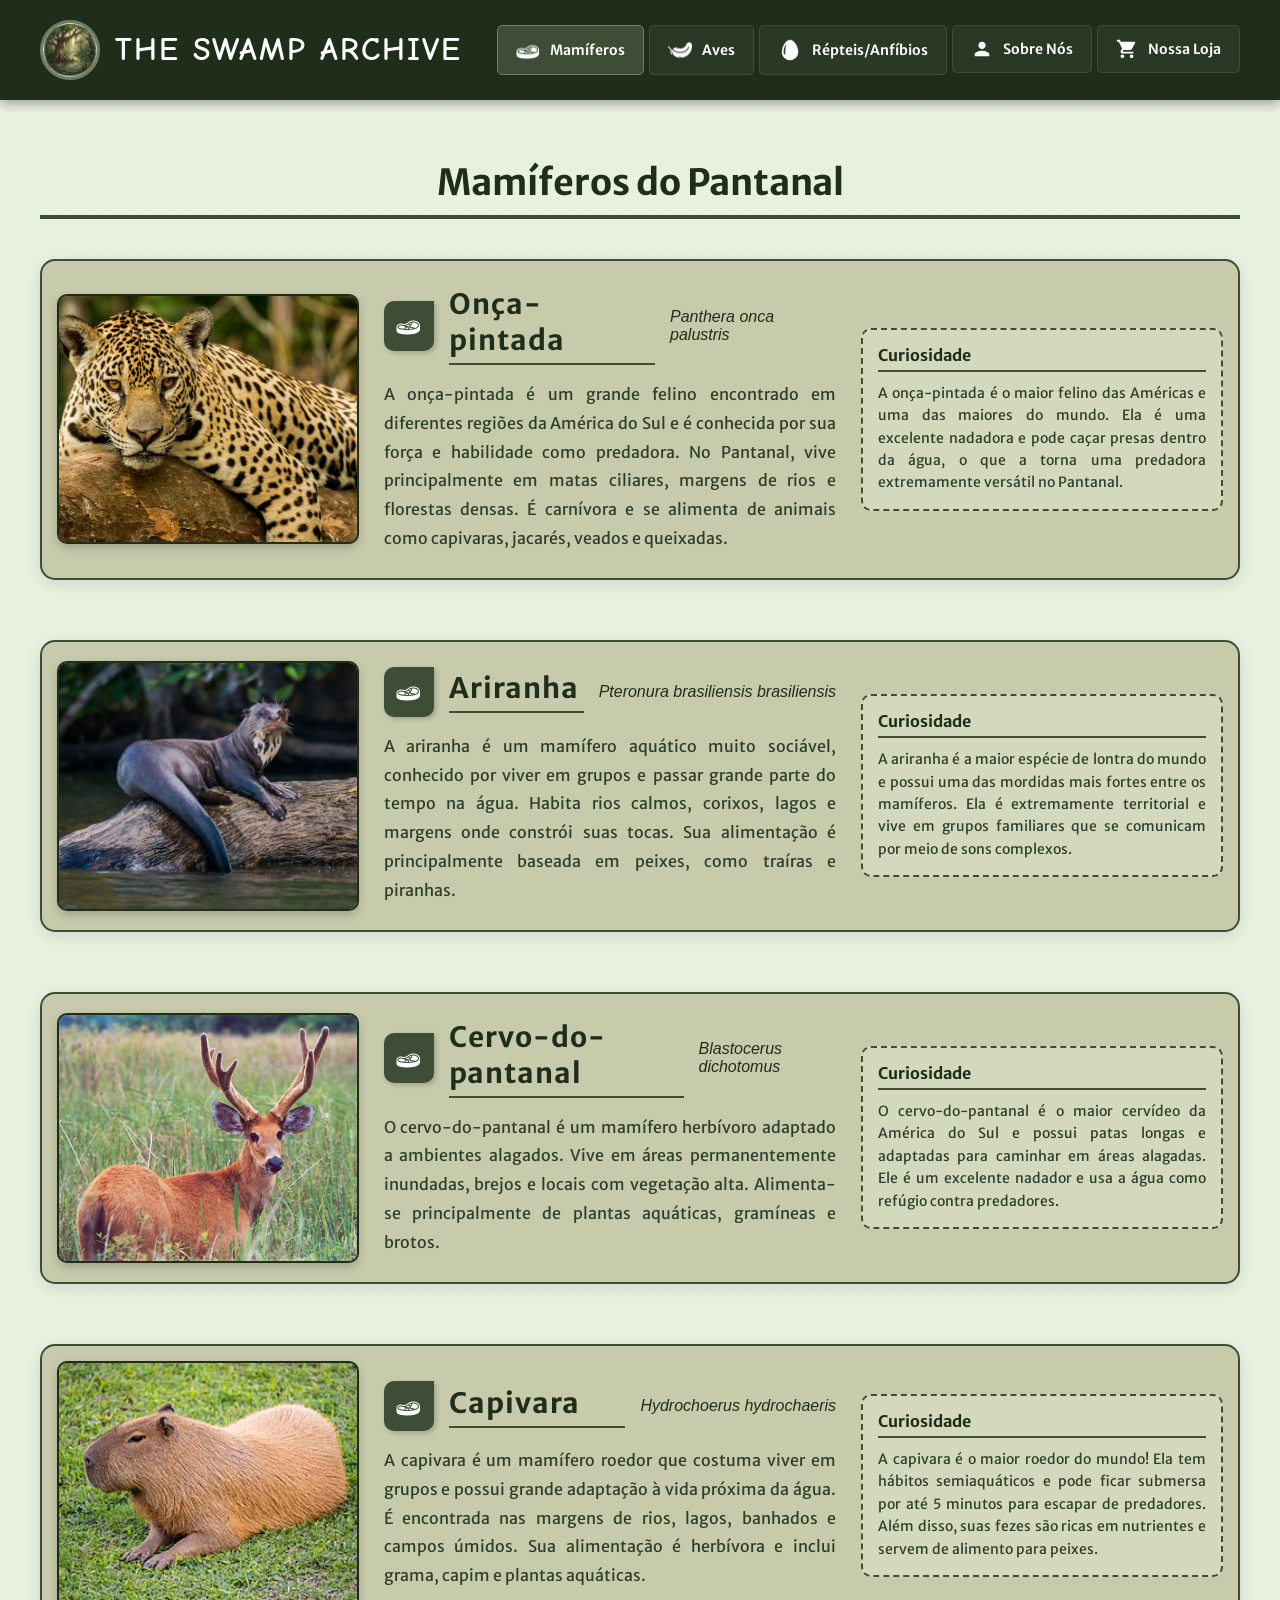
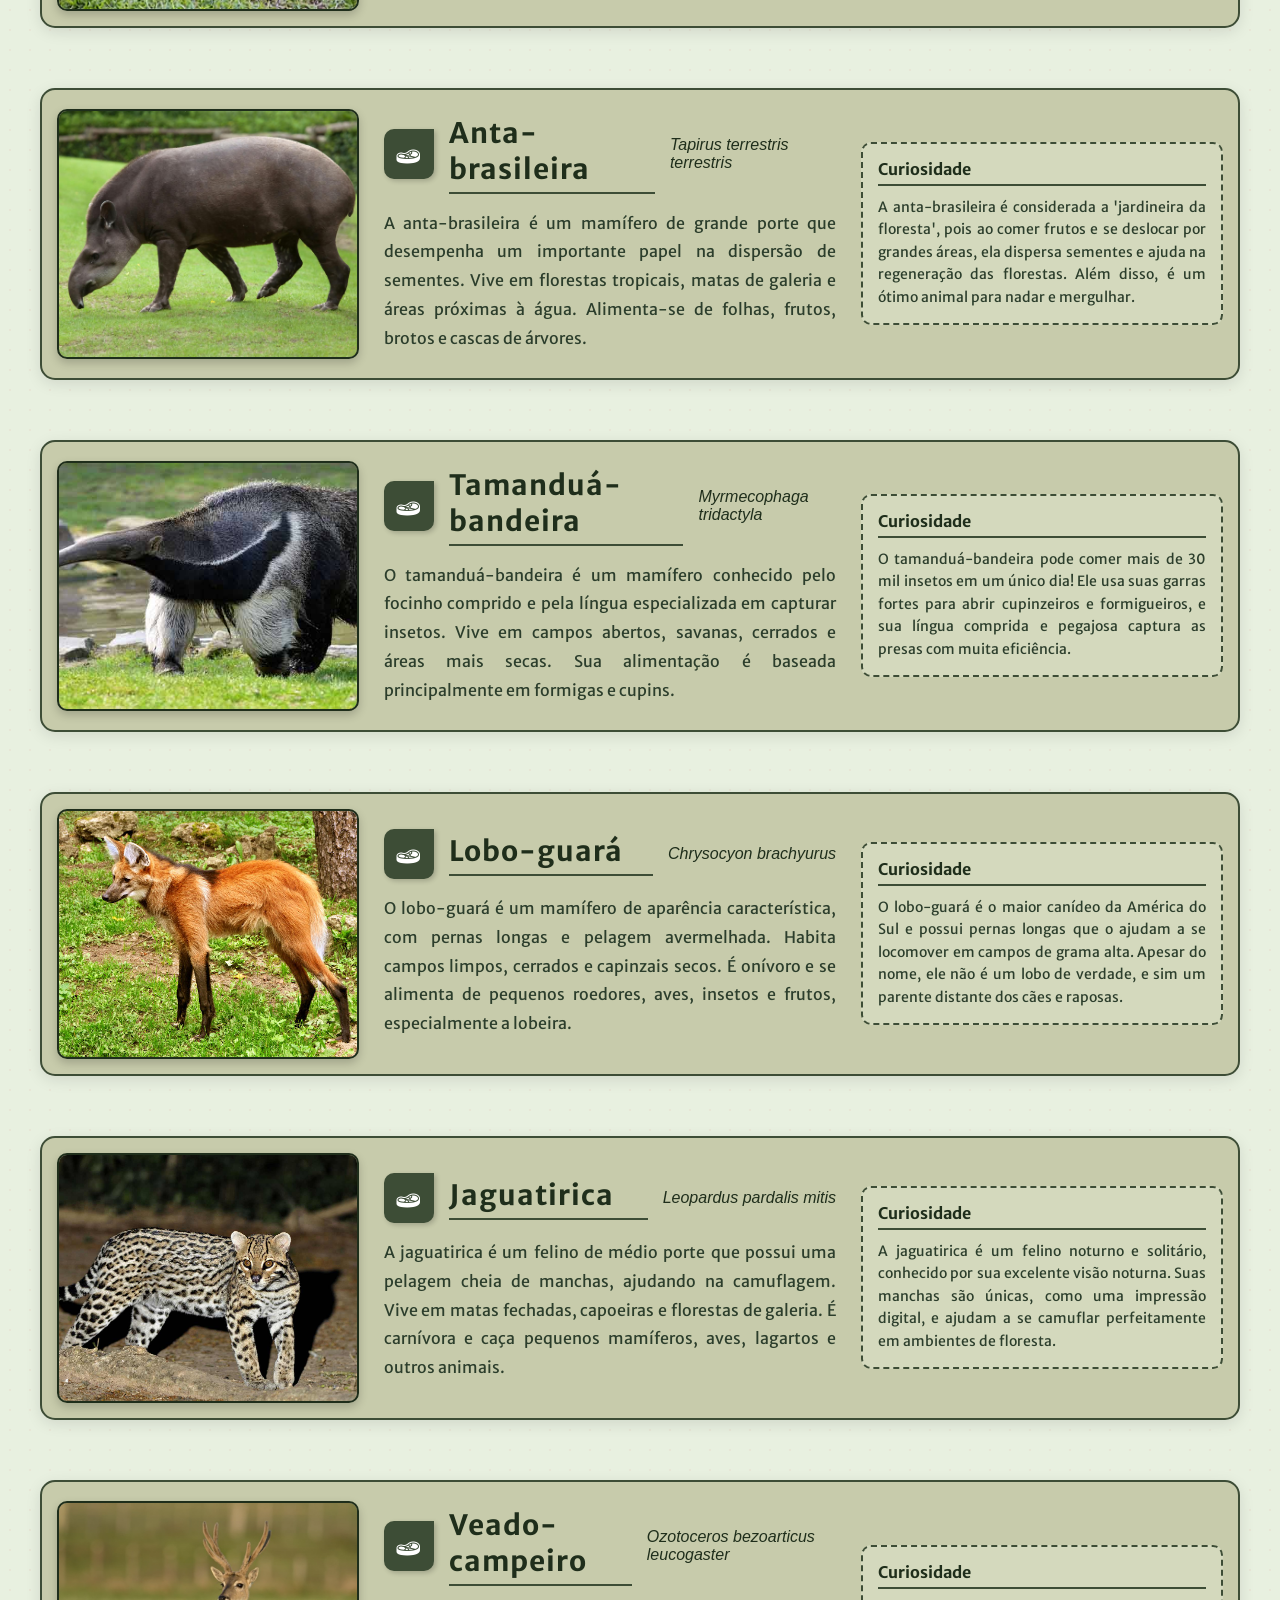
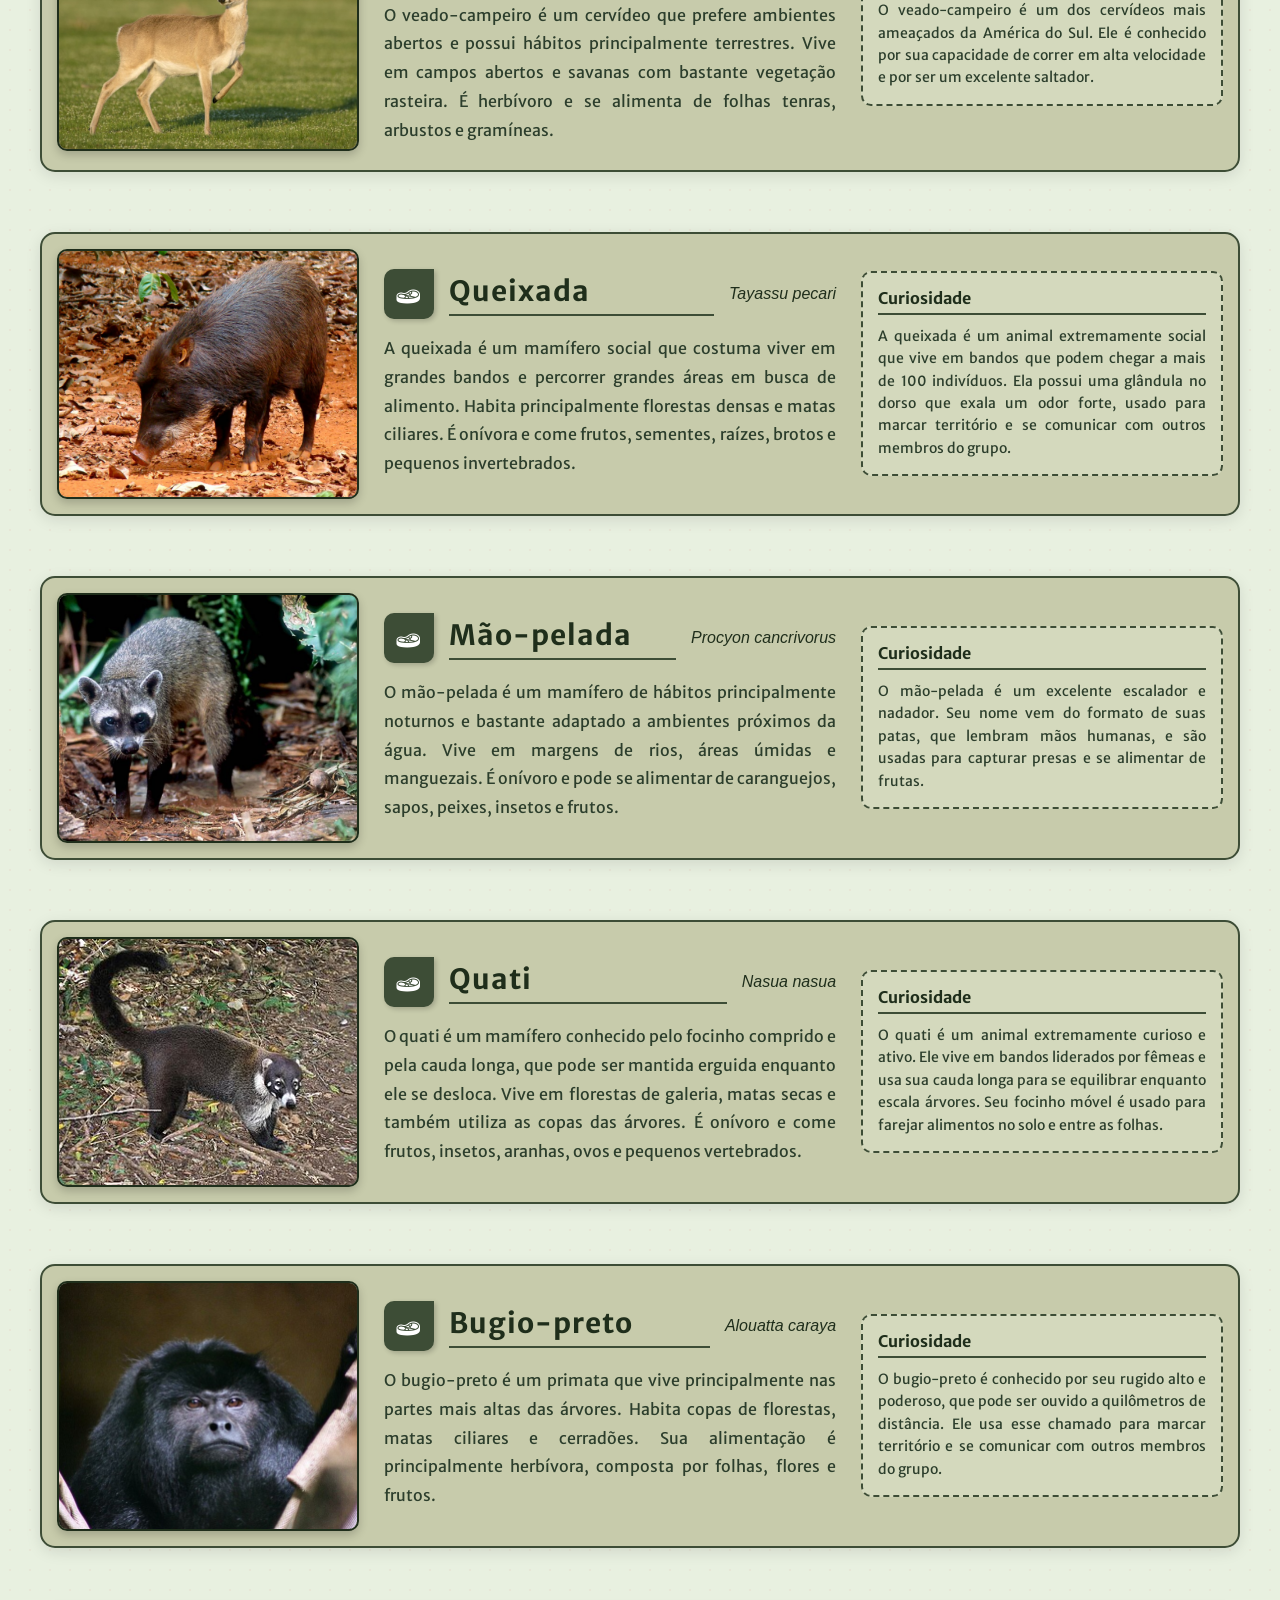
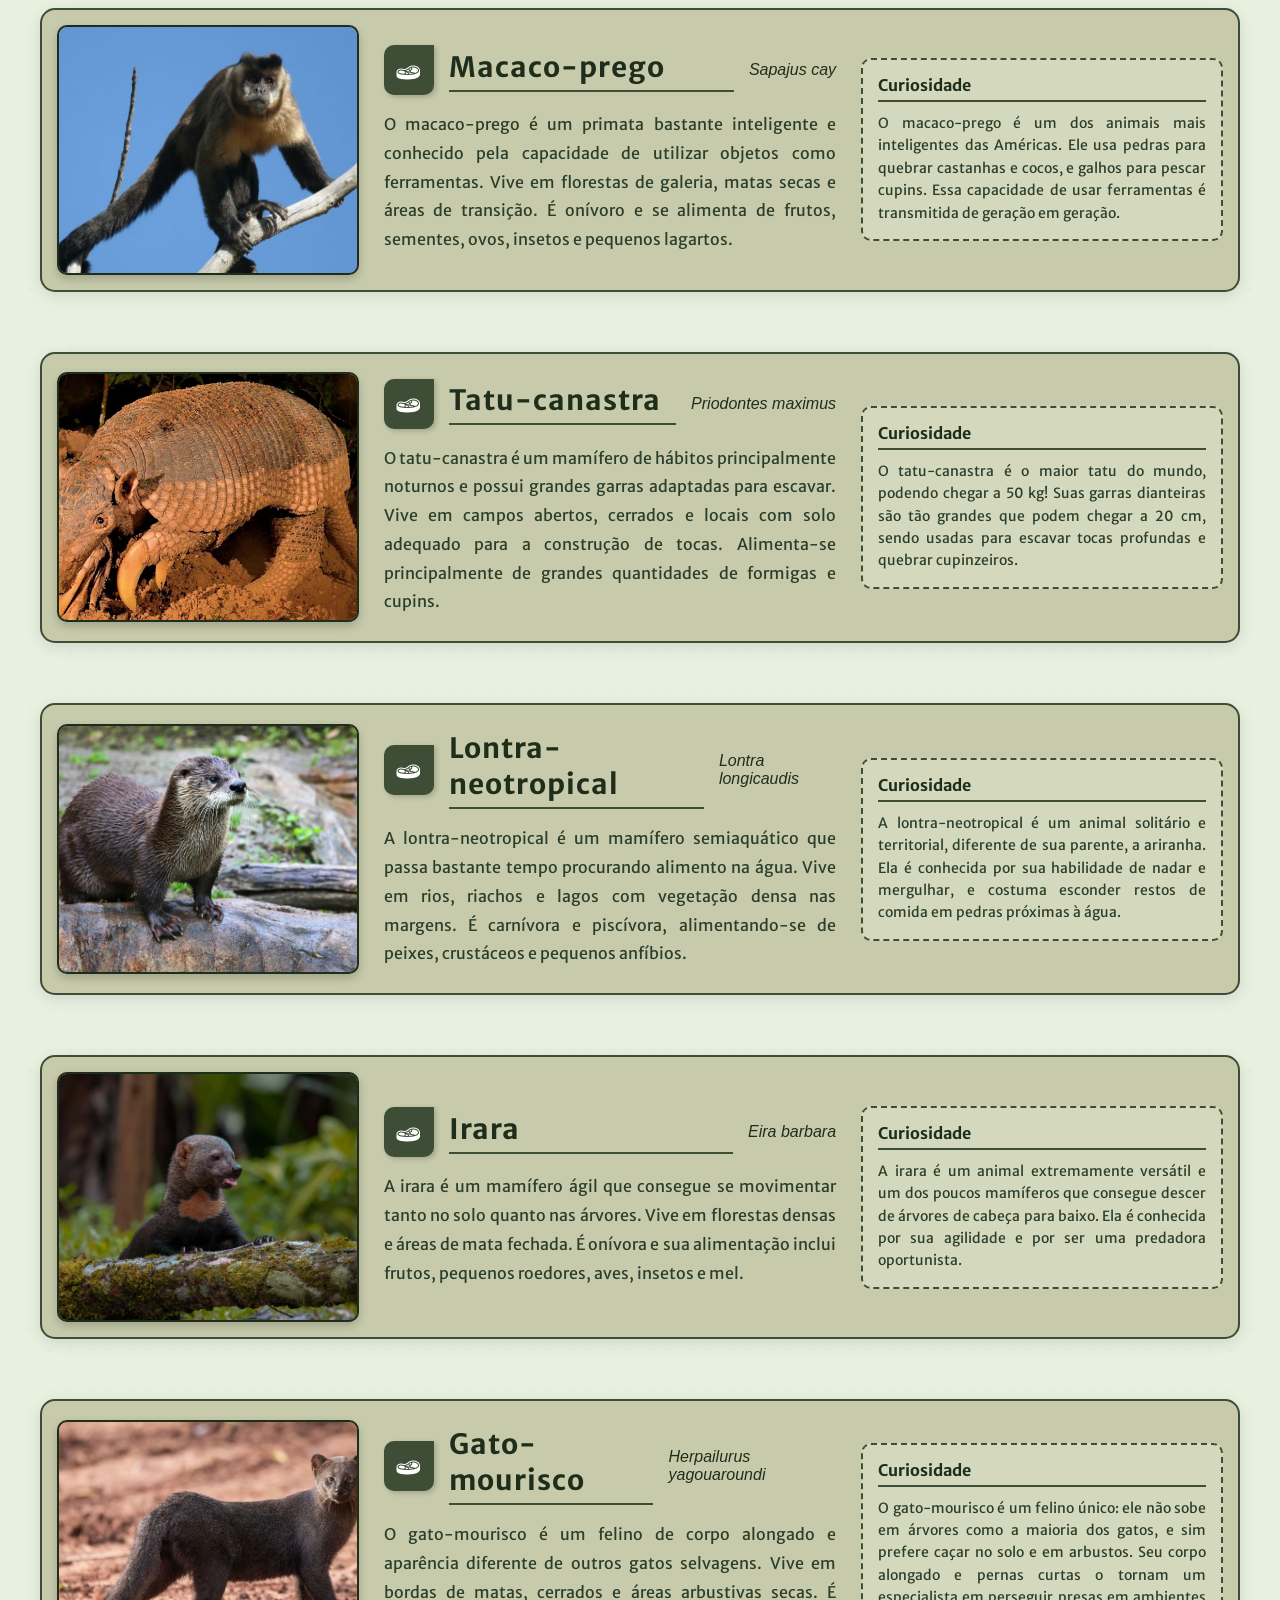
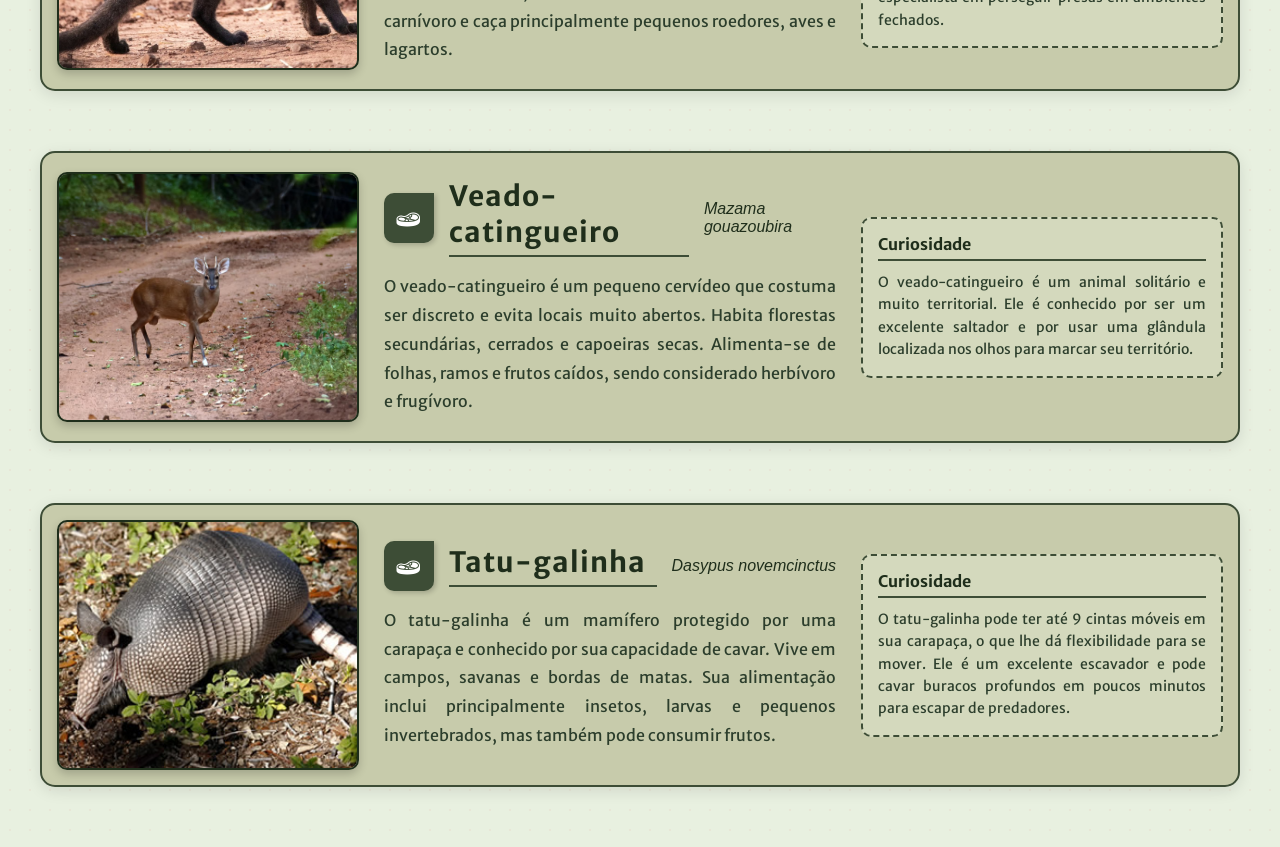
==== commit 6e4f2c35: "Quase la..." ====
--- a/parte_funcional/index.html
+++ b/parte_funcional/index.html
@@ -8,83 +8,13 @@
 </head>
 <body>
 
-    <!-- DECORAÇÃO DE FUNDO COMPLETA (TODOS OS 46 ELEMENTOS NA ORDEM) -->
-    <div class="decoracao-fundo">
-        <!-- 1 e 2: Cipós (Topo Esquerdo/Direito) -->
-        <img src="../imagens/decoração/elemento_01.png" class="deco deco-cipo-esq">
-        <img src="../imagens/decoração/elemento_02.png" class="deco deco-cipo-dir">
-        
-        <!-- 3 a 6: Juncos e Taboas (Bordas Laterais) -->
-        <img src="../imagens/decoração/elemento_03.png" class="deco deco-junco-esq-1">
-        <img src="../imagens/decoração/elemento_04.png" class="deco deco-junco-dir-1">
-        <img src="../imagens/decoração/elemento_05.png" class="deco deco-junco-esq-2">
-        <img src="../imagens/decoração/elemento_06.png" class="deco deco-junco-dir-2">
-        
-        <!-- 7 a 15: Vitórias-Régias (Fundo de Água) -->
-        <img src="../imagens/decoração/elemento_07.png" class="deco deco-vitoria-1">
-        <img src="../imagens/decoração/elemento_08.png" class="deco deco-vitoria-2">
-        <img src="../imagens/decoração/elemento_09.png" class="deco deco-vitoria-3">
-        <img src="../imagens/decoração/elemento_10.png" class="deco deco-vitoria-4">
-        <img src="../imagens/decoração/elemento_11.png" class="deco deco-vitoria-5">
-        <img src="../imagens/decoração/elemento_12.png" class="deco deco-vitoria-6">
-        <img src="../imagens/decoração/elemento_13.png" class="deco deco-vitoria-7">
-        <img src="../imagens/decoração/elemento_14.png" class="deco deco-vitoria-8">
-        <img src="../imagens/decoração/elemento_15.png" class="deco deco-vitoria-9">
-        
-        <!-- 16, 17 e 18: Planta com Folhas, Planta Aquática e Flor de Lótus -->
-        <img src="../imagens/decoração/elemento_16.png" class="deco deco-planta-larga-1">
-        <img src="../imagens/decoração/elemento_17.png" class="deco deco-planta-larga-2">
-        <img src="../imagens/decoração/elemento_18.png" class="deco deco-lotus">
-        
-        <!-- 19 e 20: Broto e Planta com Flor -->
-        <img src="../imagens/decoração/elemento_19.png" class="deco deco-broto">
-        <img src="../imagens/decoração/elemento_20.png" class="deco deco-flor">
-        
-        <!-- 21, 22 e 23: Planta Alta, Capim Grande e Planta com Espinhos -->
-        <img src="../imagens/decoração/elemento_21.png" class="deco deco-planta-alta-1">
-        <img src="../imagens/decoração/elemento_22.png" class="deco deco-capim-grande">
-        <img src="../imagens/decoração/elemento_23.png" class="deco deco-planta-espinho">
-        
-        <!-- 24, 25, 26 e 27: Plantas com Folhas Largas -->
-        <img src="../imagens/decoração/elemento_24.png" class="deco deco-planta-larga-3">
-        <img src="../imagens/decoração/elemento_25.png" class="deco deco-planta-larga-4">
-        <img src="../imagens/decoração/elemento_26.png" class="deco deco-planta-larga-5">
-        <img src="../imagens/decoração/elemento_27.png" class="deco deco-planta-larga-6">
-        
-        <!-- 28 a 34: Musgos e Tapetes de Plantas (Fundo) -->
-        <img src="../imagens/decoração/elemento_28.png" class="deco deco-musgo-1">
-        <img src="../imagens/decoração/elemento_29.png" class="deco deco-musgo-2">
-        <img src="../imagens/decoração/elemento_30.png" class="deco deco-musgo-3">
-        <img src="../imagens/decoração/elemento_31.png" class="deco deco-musgo-4">
-        <img src="../imagens/decoração/elemento_32.png" class="deco deco-musgo-5">
-        <img src="../imagens/decoração/elemento_33.png" class="deco deco-musgo-6">
-        <img src="../imagens/decoração/elemento_34.png" class="deco deco-musgo-7">
-        
-        <!-- 35: Árvore com Raízes (Canto Esquerdo) -->
-        <img src="../imagens/decoração/elemento_35.png" class="deco deco-arvore-esq">
-        
-        <!-- 36 a 44: Pedras, Tronco e Mais Vitórias-Régias -->
-        <img src="../imagens/decoração/elemento_36.png" class="deco deco-pedra-1">
-        <img src="../imagens/decoração/elemento_37.png" class="deco deco-vitoria-10">
-        <img src="../imagens/decoração/elemento_38.png" class="deco deco-pedra-2">
-        <img src="../imagens/decoração/elemento_39.png" class="deco deco-vitoria-11">
-        <img src="../imagens/decoração/elemento_40.png" class="deco deco-pedra-3">
-        <img src="../imagens/decoração/elemento_41.png" class="deco deco-pedra-4">
-        <img src="../imagens/decoração/elemento_42.png" class="deco deco-tronco">
-        <img src="../imagens/decoração/elemento_43.png" class="deco deco-vitoria-12">
-        <img src="../imagens/decoração/elemento_44.png" class="deco deco-pedra-5">
-        
-        <!-- 45: Tronco Caído com Plantas (Canto Direito) -->
-        <img src="../imagens/decoração/elemento_45.png" class="deco deco-tronco-caido">
-        
-        <!-- 46: Plantas Aquáticas em Grupo (Canto Direito) -->
-        <img src="../imagens/decoração/elemento_46.png" class="deco deco-planta-final">
-    </div>
+    <!-- ===== DIV DA DECORAÇÃO DE FUNDO (GERADA PELO JS) ===== -->
+    <div id="decoracao-fundo"></div>
 
     <header>
         <div class="logo">
             <div class="logo-imagem">
-                <img src="../images/decoração/logo.png" alt="Logo The Swamp Archive" onerror="this.style.display='none'">
+                <img src="../imagens/decoração/logo.png" alt="Logo The Swamp Archive" onerror="this.style.display='none'">
             </div>
             <div class="logo-text">
                 <h1>THE SWAMP ARCHIVE</h1>
@@ -186,7 +116,7 @@
     </main>
 
     <!-- Tela de 404 Fake -->
-    <div id="tela-404" style="display:none; position:fixed; top:0; left:0; width:100%; height:100%; background:#1f2e1b; color:white; z-index:9999; text-align:center; padding-top:20vh;">
+    <div id="tela-404" style="display:none; position:fixed; top:0; left:0; width:100%; height:100%; background:#1f2e1b; color:white; z-index:10000; text-align:center; padding-top:20vh;">
         <h1>404 - Página não encontrada</h1>
         <p>Digite a palavra secreta para sair daqui...</p>
         <input type="text" id="input-404">
@@ -194,25 +124,49 @@
     </div>
 
     <!-- Tela do Final (Dani Louco) -->
-    <div id="tela-final" style="display:none; position:fixed; top:0; left:0; width:100%; height:100%; background:#000; color:white; z-index:9999; text-align:center;">
-        <img src="../images/mascotes/dani_final.png" alt="Dani Louco" style="max-width:100%; max-height:70vh; margin-top:5vh;">
+    <div id="tela-final" style="display:none; position:fixed; top:0; left:0; width:100%; height:100%; background:#000; color:white; z-index:10000; text-align:center;">
+        <img src="../imagens/mascotes/dani_final.png" alt="Dani Louco" style="max-width:100%; max-height:70vh; margin-top:5vh;">
         <p style="font-size:24px; margin-top:20px;">🐸 Sapo Bibo ao redor do Dani... 🐸</p>
     </div>
 
     <!-- Tela da senha do jacaré (centralizada) -->
-    <div id="tela-jacare-senha" style="display:none; position:fixed; top:0; left:0; width:100%; height:100%; background: rgba(0,0,0,0.8); z-index:9999; justify-content: center; align-items: center;">
+    <div id="tela-jacare-senha" style="display:none; position:fixed; top:0; left:0; width:100%; height:100%; background: rgba(0,0,0,0.8); z-index:9998; justify-content: center; align-items: center;">
         <div style="background: #f0efe2; padding: 30px; border-radius: 20px; text-align: center; max-width: 500px;">
             <img src="../imagens/répteis_anfíbios/jacare_do_pantanal_senha.jpg" alt="Jacaré com senha" style="width: 100%; max-width: 400px; border-radius: 10px; margin-bottom: 20px;">
             <p style="font-size: 20px; font-weight: bold; color: #1f2e1b; margin-bottom: 10px;">A senha é:</p>
             <p id="senha-descoberta" style="font-size: 32px; font-weight: bold; color: #3d4d36; margin-bottom: 20px;"></p>
-            <button onclick="document.getElementById('tela-jacare-senha').style.display='none'" style="background-color: var(--verde-medio); color: white; border-radius: 8px; padding: 12px 24px; font-size: 16px; font-weight: bold; cursor: pointer;">Fechar</button>
+            <button onclick="fecharTelaSenha()" disabled style="background-color: var(--verde-medio); color: white; border-radius: 8px; padding: 12px 24px; font-size: 16px; font-weight: bold; cursor: pointer;">Fechar</button>
         </div>
     </div>
 
-    <!-- Tela dos Vaga-lumes (Canvas) -->
-    <div id="tela-sapo" style="display:none; position:fixed; top:0; left:0; width:100%; height:100%; background: #000; z-index:9999; justify-content: center; align-items: center;">
-        <div style="position: relative; width: 100%; height: 100%;">
-            <canvas id="canvas-sapo" style="width: 100%; height: 100%; display: block;"></canvas>
+    <!-- POP-UP DO SAPO (Canvas) -->
+    <div id="tela-sapo" style="display:none; position:fixed; top:50%; left:50%; transform:translate(-50%, -50%); width:80%; height:70%; border-radius:20px; background:#000; z-index:9999; justify-content:center; align-items:center; overflow:hidden;">
+        <div style="position:relative; width:100%; height:100%;">
+            <canvas id="canvas-sapo" style="width:100%; height:100%; display:block;"></canvas>
+        </div>
+    </div>
+
+    <!-- TEXTO DOS VAGALUMES -->
+    <div id="vaga-lumes-texto" style="display:none; position:fixed; top:25%; left:50%; transform:translate(-50%, -50%); z-index:10001; color:#FFD700; font-size:24px; font-weight:bold; text-shadow:2px 2px 4px #000;"></div>
+
+    <!-- FALA DO DANI (MESMO PADRÃO DO NINO, VIA JS) -->
+    <div id="dani-dialogo" style="display:none; position:fixed; top:30%; left:50%; transform:translate(-50%, -50%); z-index:10000; align-items:center; gap:20px;"></div>
+
+    <!-- SISTEMA DE DIÁLOGO -->
+    <div id="dialogo-box" style="display:none; position:fixed; top:60%; left:0; width:100%; z-index:9999; padding:20px; pointer-events:none;">
+        <div style="max-width: 1100px; margin: 0 auto; display:flex; align-items:center; justify-content:space-between; gap:20px; flex-direction:row-reverse;">
+            <!-- Lado Esquerdo: Retângulo com a fala -->
+            <div class="dialogo-texto-box" style="background: #1f2e1b; border: 3px solid #6d7f61; border-radius: 15px; padding: 20px; width: 65%; position: relative;">
+                <p style="color:white; font-size: 20px; line-height: 1.6; margin: 0;" id="dialogo-texto"></p>
+                
+                <!-- Informação extra (vaga-lumes, etc.) -->
+                <div id="dialogo-extra" style="margin-top: 15px; display:none;"></div>
+            </div>
+
+            <!-- Lado Direito: Personagem (imagem) -->
+            <div class="dialogo-personagem-box" style="width: 30%; text-align: center; position: relative;">
+                <img id="dialogo-personagem" src="" alt="Personagem" style="width: 150px; height: auto; border-radius: 0;">
+            </div>
         </div>
     </div>
 
@@ -224,25 +178,6 @@
         <source src="../musicas/musica_tensa.mp4" type="audio/mp4">
     </audio>
 
-    <!-- SISTEMA DE DIÁLOGO -->
-    <div id="dialogo-box" style="display:none; position:fixed; top:10%; left:0; width:100%; z-index:9998; padding:20px; pointer-events:none;">
-        <div style="max-width: 1100px; margin: 0 auto; display:flex; align-items:flex-start; justify-content:space-between; gap:20px; flex-direction:row;">
-            
-            <!-- Lado Esquerdo (Texto) -->
-            <div class="dialogo-texto-box" style="background: #1f2e1b; border: 3px solid #6d7f61; border-radius: 15px; padding: 20px; width: 65%; position: relative;">
-                <p style="color:white; font-size: 20px; line-height: 1.6; margin: 0;" id="dialogo-texto"></p>
-                
-                <!-- Informação extra (vaga-lumes, etc.) -->
-                <div id="dialogo-extra" style="margin-top: 15px; display:none;"></div>
-            </div>
-
-            <!-- Lado Direito (Personagem) -->
-            <div class="dialogo-personagem-box" style="width: 30%; text-align: center; position: relative;">
-                <img id="dialogo-personagem" src="" alt="Personagem" style="width: 100%; max-width: 250px; height: auto; border-radius: 15px; box-shadow: 0 4px 15px rgba(0,0,0,0.5);">
-            </div>
-        </div>
-    </div>
-
     <script src="../dados/dados.js"></script>
     <script src="script.js"></script>
 </body>
--- a/estilo/style.css
+++ b/estilo/style.css
@@ -22,14 +22,14 @@
 
 body {
     font-family: 'Merriweather Sans', sans-serif;
-    background-color: #E8F0E0;
+    background-color: #E8F0E0; /* Verde claro */
     color: var(--texto-escuro);
     display: flex;
     flex-direction: column;
     min-height: 100vh;
     overflow-x: hidden;
-    position: relative;
-    z-index: 0;
+    background-image: radial-gradient(#e8e6d7 1px, transparent 1px);
+    background-size: 20px 20px;
 }
 
 header {
@@ -53,7 +53,7 @@
     right: 0;
     width: 250px;
     height: 100%;
-    background-image: url('../imagens/decoração/elemento_01.png');
+    background-image: url('images/decoração/elemento_01.png');
     background-size: 900px auto;
     background-position: 92% 0%;
     background-repeat: no-repeat;
@@ -152,16 +152,19 @@
     position: relative;
 }
 
+/* Layout Principal de Duas Colunas */
 .main-layout {
     display: flex;
     gap: 30px;
     align-items: flex-start;
 }
 
+/* Coluna de Conteúdo (Foto + Texto) */
 .content-column {
     flex: 3.5;
 }
 
+/* Coluna Fixa de Curiosidades (Direita) */
 .curiosities-column {
     flex: 1.5;
     position: sticky;
@@ -176,7 +179,8 @@
     box-shadow: 0 4px 15px rgba(0, 0, 0, 0.1);
     position: relative;
     overflow: hidden;
-    min-height: 400px;
+    height: auto;
+    min-height: 500px;
 }
 
 .curiosidades-header {
@@ -219,13 +223,14 @@
     color: #2c3e2c;
 }
 
+/* Fundo de plantas da coluna direita */
 .decoracao-coluna {
     position: absolute;
     bottom: 0;
     left: 0;
     width: 100%;
     height: 250px;
-    background-image: url('../imagens/decoração/elemento_03.png');
+    background-image: url('images/decoração/elemento_03.png');
     background-size: cover;
     background-position: bottom;
     opacity: 0.4;
@@ -235,6 +240,7 @@
     filter: blur(1px) brightness(0.9);
 }
 
+/* Esconde/Mostra seções */
 .content-section {
     display: none;
     animation: fadeIn 0.5s ease;
@@ -260,6 +266,7 @@
     text-align: center;
 }
 
+/* Cards de Animais em Zig-Zag (Foto + Texto) */
 .animal-list {
     display: flex;
     flex-direction: column;
@@ -305,6 +312,21 @@
     padding: 25px;
     position: relative;
     overflow: hidden;
+}
+
+.card-animal-zigzag .texto-col::after {
+    content: '';
+    position: absolute;
+    bottom: -10px;
+    right: -10px;
+    width: 150px;
+    height: 150px;
+    background-image: url('images/decoração/elemento_02.png');
+    background-size: cover;
+    opacity: 0.3;
+    z-index: 1;
+    pointer-events: none;
+    mix-blend-mode: multiply;
 }
 
 .titulo-com-icone {
@@ -461,6 +483,21 @@
     cursor: pointer;
 }
 
+.card-animal-completo::after {
+    content: '';
+    position: absolute;
+    bottom: -10px;
+    right: -10px;
+    width: 100px;
+    height: 100px;
+    background-image: url('images/decoração/elemento_02.png');
+    background-size: cover;
+    opacity: 0.2;
+    z-index: 1;
+    pointer-events: none;
+    mix-blend-mode: multiply;
+}
+
 .card-animal-completo .foto-col {
     flex: 1;
 }
@@ -530,13 +567,6 @@
     color: #2c3e2c;
 }
 
-/* ===== ÍCONE DA CATEGORIA ===== */
-.icone-animal {
-    width: 30px;
-    height: 30px;
-    object-fit: contain;
-}
-
 /* ===== RESPONSIVIDADE DO CARD ===== */
 @media (max-width: 1000px) {
     .card-animal-completo {
@@ -544,15 +574,8 @@
     }
 }
 
-.nome-cientifico {
-    font-size: 14px;
-    font-style: italic;
-    color: #6d7f61;
-    margin-bottom: 10px;
-    display: block;
-}
-
-/* ===== TÍTULO EM ARCO (THE SWAMP ARCHIVE) - SOBRE NÓS ===== */
+/* ===== TÍTULO REPETIDO THE SWAMP ARCHIVE (EM ARCO E DEGRADÊ) ===== */
+
 .titulo-arco {
     font-family: 'Comic Neue', cursive;
     font-size: 36px;
@@ -571,58 +594,294 @@
     justify-content: center;
 }
 
-/* ===== ESTILO BOTÃO BACKUP (SOBRE NÓS) ===== */
-#btn-backup {
-    font-size: 48px;
+/* Todas as camadas do site ficam ACIMA das plantas */
+header, main, footer {
+    position: relative;
+    z-index: 1;
+}
+
+/* ===== ESTRUTURA BASE (Faz as plantas aparecerem ATRÁS da foto) ===== */
+.card-animal-completo .foto-col {
+    position: relative;
+}
+
+.card-animal-completo .foto-col .card-imagem {
+    position: relative;
+    z-index: 2; /* Foto ACIMA das plantas */
+}
+
+/* Camada de plantas ATRÁS da foto */
+.card-animal-completo .foto-col::before {
+    content: '';
+    position: absolute;
+    width: 100%;
+    height: 100%;
+    top: 0;
+    right: 0;
+    z-index: 1; /* Logo atrás da foto, mas acima do fundo */
+    opacity: 0.55;
+    pointer-events: none;
+    mix-blend-mode: multiply;
+}
+
+/* Ajuste adicional: para que as plantas apareçam "vazadas" pela foto */
+.card-animal-completo .foto-col .card-imagem img {
+    /* Remove o fundo branco da foto quando possível */
+    mix-blend-mode: multiply;
+}
+
+/* ===== 5 PADRÕES DE DECORAÇÃO (10 ELEMENTOS CADA) - LADO DIREITO ===== */
+
+/* PADRÃO 1: Grupo 1 (01, 03, 07, 13, 18, 21, 25, 29, 35, 46) */
+.card-padrao-1 .foto-col::before {
+    background-image: 
+        url('../imagens/decoração/elemento_01.png'),
+        url('../imagens/decoração/elemento_03.png'),
+        url('../imagens/decoração/elemento_07.png'),
+        url('../imagens/decoração/elemento_13.png'),
+        url('../imagens/decoração/elemento_18.png'),
+        url('../imagens/decoração/elemento_21.png'),
+        url('../imagens/decoração/elemento_25.png'),
+        url('../imagens/decoração/elemento_29.png'),
+        url('../imagens/decoração/elemento_35.png'),
+        url('../imagens/decoração/elemento_46.png');
+    background-size: 150px, 130px, 120px, 100px, 120px, 150px, 80px, 90px, 200px, 100px;
+    background-position: 
+        top right, 
+        bottom right, 
+        bottom 30px right 40px, 
+        bottom 20px right 100px, 
+        bottom 70px right 60px, 
+        bottom 100px right 20px, 
+        bottom 50px right 140px, 
+        bottom 80px right 180px, 
+        top 10px right 200px, 
+        bottom 0 right 0;
+    background-repeat: no-repeat;
+}
+
+/* PADRÃO 2: Grupo 2 (02, 04, 08, 16, 20, 22, 30, 38, 40, 45) */
+.card-padrao-2 .foto-col::before {
+    background-image: 
+        url('../imagens/decoração/elemento_02.png'),
+        url('../imagens/decoração/elemento_04.png'),
+        url('../imagens/decoração/elemento_08.png'),
+        url('../imagens/decoração/elemento_16.png'),
+        url('../imagens/decoração/elemento_20.png'),
+        url('../imagens/decoração/elemento_22.png'),
+        url('../imagens/decoração/elemento_30.png'),
+        url('../imagens/decoração/elemento_38.png'),
+        url('../imagens/decoração/elemento_40.png'),
+        url('../imagens/decoração/elemento_45.png');
+    background-size: 120px, 130px, 120px, 120px, 100px, 130px, 90px, 80px, 120px, 130px;
+    background-position: 
+        top right, 
+        bottom right, 
+        bottom 30px right 40px, 
+        bottom 10px right 100px, 
+        bottom 60px right 80px, 
+        bottom 90px right 20px, 
+        bottom 50px right 140px, 
+        bottom 70px right 180px, 
+        bottom 0 right 0, 
+        top 20px right 200px;
+    background-repeat: no-repeat;
+}
+
+/* PADRÃO 3: Grupo 3 (05, 06, 12, 17, 23, 26, 31, 39, 42, 46) */
+.card-padrao-3 .foto-col::before {
+    background-image: 
+        url('../imagens/decoração/elemento_05.png'),
+        url('../imagens/decoração/elemento_06.png'),
+        url('../imagens/decoração/elemento_12.png'),
+        url('../imagens/decoração/elemento_17.png'),
+        url('../imagens/decoração/elemento_23.png'),
+        url('../imagens/decoração/elemento_26.png'),
+        url('../imagens/decoração/elemento_31.png'),
+        url('../imagens/decoração/elemento_39.png'),
+        url('../imagens/decoração/elemento_42.png'),
+        url('../imagens/decoração/elemento_46.png');
+    background-size: 150px, 150px, 100px, 120px, 100px, 120px, 90px, 80px, 200px, 100px;
+    background-position: 
+        bottom right, 
+        top right, 
+        bottom 30px right 40px, 
+        bottom 50px right 120px, 
+        bottom 100px right 60px, 
+        bottom 80px right 20px, 
+        bottom 60px right 140px, 
+        top 10px right 160px, 
+        bottom 0 center, 
+        bottom 0 right 0;
+    background-repeat: no-repeat;
+}
+
+/* PADRÃO 4: Grupo 4 (01, 09, 14, 19, 24, 27, 32, 35, 41, 43) */
+.card-padrao-4 .foto-col::before {
+    background-image: 
+        url('../imagens/decoração/elemento_01.png'),
+        url('../imagens/decoração/elemento_09.png'),
+        url('../imagens/decoração/elemento_14.png'),
+        url('../imagens/decoração/elemento_19.png'),
+        url('../imagens/decoração/elemento_24.png'),
+        url('../imagens/decoração/elemento_27.png'),
+        url('../imagens/decoração/elemento_32.png'),
+        url('../imagens/decoração/elemento_35.png'),
+        url('../imagens/decoração/elemento_41.png'),
+        url('../imagens/decoração/elemento_43.png');
+    background-size: 150px, 120px, 100px, 100px, 130px, 100px, 90px, 200px, 80px, 100px;
+    background-position: 
+        top right, 
+        bottom right, 
+        bottom 30px right 40px, 
+        bottom 50px right 100px, 
+        bottom 80px right 60px, 
+        bottom 100px right 20px, 
+        bottom 60px right 140px, 
+        bottom 0 right 0, 
+        bottom 40px right 180px, 
+        top 20px right 200px;
+    background-repeat: no-repeat;
+}
+
+/* PADRÃO 5: Grupo 5 (02, 10, 15, 18, 20, 28, 33, 37, 40, 45) */
+.card-padrao-5 .foto-col::before {
+    background-image: 
+        url('../imagens/decoração/elemento_02.png'),
+        url('../imagens/decoração/elemento_10.png'),
+        url('../imagens/decoração/elemento_15.png'),
+        url('../imagens/decoração/elemento_18.png'),
+        url('../imagens/decoração/elemento_20.png'),
+        url('../imagens/decoração/elemento_28.png'),
+        url('../imagens/decoração/elemento_33.png'),
+        url('../imagens/decoração/elemento_37.png'),
+        url('../imagens/decoração/elemento_40.png'),
+        url('../imagens/decoração/elemento_45.png');
+    background-size: 120px, 120px, 100px, 120px, 100px, 130px, 100px, 100px, 120px, 130px;
+    background-position: 
+        top right, 
+        bottom right, 
+        bottom 30px right 40px, 
+        bottom 50px right 100px, 
+        bottom 80px right 60px, 
+        bottom 100px right 20px, 
+        bottom 60px right 140px, 
+        top 0 right 0, 
+        bottom 10px right 180px, 
+        top 20px right 200px;
+    background-repeat: no-repeat;
+}
+
+.icone-animal {
+    width: 25px;
+    height: 25px;
+    object-fit: contain;
+}
+
+/* ===== DIÁLOGO (SOBREPOSTO) ===== */
+#dialogo-box {
+    position: fixed;
+    top: 20%; /* Sobe o diálogo para o topo da tela */
+    left: 0;
+    width: 100%;
+    z-index: 10003; /* ACIMA da tela 404 */
+    padding: 20px;
+    pointer-events: none;
+    display: none;
+}
+
+#dialogo-box > div {
+    max-width: 1100px;
+    margin: 0 auto;
+    display: flex;
+    z-index: 10003;
+    align-items: center;
+    justify-content: space-between;
+    gap: 20px;
+    flex-direction: row-reverse;
+}
+
+#dialogo-box .dialogo-texto-box {
+    background: #1f2e1b;
+    border: 3px solid #6d7f61;
+    border-radius: 15px;
+    padding: 20px;
+    width: 65%;
+    position: relative;
+}
+
+/* ===== PERSONAGEM DO DIÁLOGO (PROPORCIONAL) ===== */
+#dialogo-box .dialogo-personagem-box {
+    width: 30%;
+    text-align: center;
+    display: flex;
+    justify-content: center;
+    align-items: center;
+}
+
+#dialogo-box .dialogo-personagem-box img {
+    width: 150px;
+    height: auto;
+    display: block;
+    margin: 0 auto;
+    opacity: 1;
+    visibility: visible;
+}
+
+#dani-dialogo p {
+    color: white;
+    font-size: 24px;
     font-weight: bold;
-    letter-spacing: 2px;
-    display: block;
-    width: 100%;
-    max-width: 600px;
-    margin: 20px auto;
-    background: #000;
-    color: white;
-    border: none;
-    border-radius: 20px;
+    text-shadow: 2px 2px 4px #000;
+}
+
+/* ===== DIÁLOGO (PERSONAGEM VISÍVEL) ===== */
+#dialogo-box {
+    position: fixed;
+    top: 60%;
+    left: 0;
+    width: 100%;
+    z-index: 10002;
     padding: 20px;
+    pointer-events: none;
+}
+
+#dialogo-box > div {
+    max-width: 1100px;
+    margin: 0 auto;
+    display: flex;
+    align-items: center;
+    justify-content: space-between;
+    gap: 20px;
+    flex-direction: row-reverse;
+}
+
+#dialogo-box .dialogo-texto-box {
+    background: #1f2e1b;
+    border: 3px solid #6d7f61;
+    border-radius: 15px;
+    padding: 20px;
+    width: 65%;
+    position: relative;
+}
+
+#dialogo-box .dialogo-personagem-box {
+    width: 30%;
     text-align: center;
-    box-shadow: 0 4px 15px rgba(0, 0, 0, 0.5);
-    cursor: pointer;
-}
-
-/* ===== BLOQUEIO DE TELA (IMOBILIZA O JOGADOR) ===== */
-body.travado {
-    pointer-events: none;
-    overflow: hidden;
-}
-
-/* ===== TELA DOS VAGA-LUMES (CANVAS) ===== */
-#tela-sapo {
-    display: none;
-    position: fixed;
-    top: 0;
-    left: 0;
-    width: 100%;
-    height: 100%;
-    background: #000;
-    z-index: 9999;
+    display: flex;
     justify-content: center;
     align-items: center;
 }
 
-#tela-sapo > div {
-    position: relative;
-    width: 100%;
-    height: 100%;
-}
-
-#canvas-sapo {
-    width: 100%;
-    height: 100%;
-    display: block;
-}
-
-/* ===== TELA 404 (TRAVADA) ===== */
+#dialogo-box .dialogo-personagem-box img {
+    width: 150px;
+    height: auto;
+    display: block; /* Garante que não está escondido */
+    visibility: visible;
+    opacity: 1;
+}
+
+/* ===== TELA 404 (FAKE) ===== */
 #tela-404 {
     position: fixed;
     top: 0;
@@ -631,9 +890,9 @@
     height: 100%;
     background: #1f2e1b;
     color: white;
-    z-index: 9999;
+    z-index: 10000;
     text-align: center;
-    padding-top: 20vh;
+    padding-top: 50vh; /* Muda para 50vh para o texto ficar no meio */
     pointer-events: auto;
 }
 
@@ -664,7 +923,7 @@
     cursor: pointer;
 }
 
-/* ===== TELA DO FINAL (DANI LOUCO) ===== */
+/* ===== TELA FINAL (DANI LOUCO) ===== */
 #tela-final {
     position: fixed;
     top: 0;
@@ -673,7 +932,7 @@
     height: 100%;
     background: #000;
     color: white;
-    z-index: 9999;
+    z-index: 10000;
     text-align: center;
     pointer-events: auto;
 }
@@ -689,210 +948,64 @@
     margin-top: 20px;
 }
 
+/* ===== POP-UP DO SAPO (CENTRALIZADO NO MEIO) ===== */
+#tela-sapo {
+    display: none;
+    position: fixed;
+    top: 50%;
+    left: 50%;
+    transform: translate(-50%, -50%);
+    width: 80%;
+    height: 70%;
+    border-radius: 20px;
+    background: #000;
+    z-index: 9999;
+    justify-content: center;
+    align-items: center;
+    overflow: hidden;
+}
+
+#tela-sapo > div {
+    position: relative;
+    width: 100%;
+    height: 100%;
+}
+
+#canvas-sapo {
+    width: 100%;
+    height: 100%;
+    display: block;
+    border-radius: 20px;
+}
+
+/* ===== TEXTO DOS VAGALUMES (CENTRALIZADO) ===== */
+#vaga-lumes-texto {
+    display: none;
+    position: fixed;
+    top: 25%;
+    left: 50%;
+    transform: translate(-50%, -50%);
+    z-index: 10001;
+    color: #FFD700;
+    font-size: 24px;
+    font-weight: bold;
+    text-shadow: 2px 2px 4px #000;
+}
+
+/* ===== BLOQUEIO DE TELA (IMOBILIZA O JOGADOR) ===== */
+body.travado {
+    pointer-events: none;
+    overflow: hidden;
+}
+
 /* BLOQUEIA SOMENTE O CONTEÚDO (HEADER E MAIN) */
 body.travado header,
 body.travado main {
     pointer-events: none;
 }
 
-/* ===== POSIÇÃO SOBREPOSTA DO DIÁLOGO ===== */
-#dialogo-box {
-    position: fixed;
-    top: 10%;
-    left: 0;
-    width: 100%;
-    z-index: 9998;
-    padding: 20px;
-    pointer-events: auto;
-}
-
-#dialogo-box > div {
-    max-width: 1100px;
-    margin: 0 auto;
-    display: flex;
-    align-items: flex-start;
-    justify-content: space-between;
-    gap: 20px;
-    flex-direction: row-reverse;
-}
-
-#dialogo-box .dialogo-texto-box {
-    background: #1f2e1b;
-    border: 3px solid #6d7f61;
-    border-radius: 15px;
-    padding: 20px;
-    width: 65%;
-    position: relative;
-    margin-bottom: 20px;
-}
-
-#dialogo-box .dialogo-personagem-box {
-    width: 30%;
-    text-align: center;
-    position: relative;
-    margin-bottom: 20px;
-}
-
-/* ===== 5 PADRÕES DE DECORAÇÃO PARA AS CAIXAS DE TEXTO ===== */
-
-/* Padrão 1: Junco no canto esquerdo + Flor no centro */
-.card-padrao-1::before {
-    content: '';
-    position: absolute;
-    bottom: -20px;
-    left: -20px;
-    width: 150px;
-    height: 150px;
-    background-image: url('../imagens/decoração/elemento_03.png');
-    background-size: cover;
-    background-position: bottom left;
-    opacity: 0.5;
-    z-index: 1;
-    pointer-events: none;
-    mix-blend-mode: multiply;
-}
-
-/* Padrão 2: Flor de lótus no canto direito + Planta no topo */
-.card-padrao-2::before {
-    content: '';
-    position: absolute;
-    bottom: -30px;
-    right: -30px;
-    width: 130px;
-    height: 130px;
-    background-image: url('../imagens/decoração/elemento_18.png');
-    background-size: cover;
-    background-position: bottom right;
-    opacity: 0.5;
-    z-index: 1;
-    pointer-events: none;
-    mix-blend-mode: multiply;
-}
-
-/* Padrão 3: Capim alto no canto esquerdo */
-.card-padrao-3::before {
-    content: '';
-    position: absolute;
-    bottom: -10px;
-    left: -10px;
-    width: 120px;
-    height: 180px;
-    background-image: url('../imagens/decoração/elemento_21.png');
-    background-size: cover;
-    background-position: bottom left;
-    opacity: 0.5;
-    z-index: 1;
-    pointer-events: none;
-    mix-blend-mode: multiply;
-}
-
-/* Padrão 4: Vitória-régia no canto direito */
-.card-padrao-4::before {
-    content: '';
-    position: absolute;
-    bottom: -10px;
-    right: -10px;
-    width: 120px;
-    height: 120px;
-    background-image: url('../imagens/decoração/elemento_08.png');
-    background-size: cover;
-    background-position: bottom right;
-    opacity: 0.5;
-    z-index: 1;
-    pointer-events: none;
-    mix-blend-mode: multiply;
-}
-
-/* Padrão 5: Folhas largas no canto superior esquerdo */
-.card-padrao-5::before {
-    content: '';
-    position: absolute;
-    top: -10px;
-    left: -10px;
-    width: 150px;
-    height: 130px;
-    background-image: url('../imagens/decoração/elemento_16.png');
-    background-size: cover;
-    background-position: top left;
-    opacity: 0.5;
-    z-index: 1;
-    pointer-events: none;
-    mix-blend-mode: multiply;
-}
-
-/* ============ DECORAÇÃO DE FUNDO (46 ELEMENTOS) ============ */
-
-.decoracao-fundo {
-    position: fixed;
-    top: 0;
-    left: 0;
-    width: 100%;
-    height: 100%;
-    z-index: -1;
-    pointer-events: none;
-    overflow: hidden;
-}
-
-.deco {
-    position: absolute;
-    width: auto;
-    height: auto;
-    opacity: 0.65;
+.icone-animal {
+    width: 25px;
+    height: 25px;
     object-fit: contain;
-}
-
-.deco-cipo-esq { top: -30px; left: -30px; width: 350px; opacity: 0.5; transform: rotate(-10deg); }
-.deco-cipo-dir { top: -30px; right: -30px; width: 350px; opacity: 0.5; transform: rotate(10deg); }
-
-.deco-junco-esq-1 { bottom: 150px; left: -40px; width: 200px; opacity: 0.85; }
-.deco-junco-dir-1 { bottom: 150px; right: -40px; width: 200px; opacity: 0.85; }
-.deco-junco-esq-2 { bottom: -20px; left: -20px; width: 220px; opacity: 0.8; }
-.deco-junco-dir-2 { bottom: -20px; right: -20px; width: 220px; opacity: 0.8; }
-
-.deco-vitoria-1 { bottom: 15px; left: 20%; width: 120px; opacity: 0.6; }
-.deco-vitoria-2 { bottom: 20px; right: 20%; width: 120px; opacity: 0.6; }
-.deco-vitoria-3 { bottom: 25px; left: 40%; width: 100px; opacity: 0.6; }
-.deco-vitoria-4 { bottom: 10px; right: 35%; width: 100px; opacity: 0.6; }
-.deco-vitoria-5 { bottom: 5px; left: 5%; width: 90px; opacity: 0.5; }
-.deco-vitoria-6 { bottom: 5px; right: 5%; width: 90px; opacity: 0.5; }
-.deco-vitoria-7 { bottom: 40px; left: 25%; width: 80px; opacity: 0.55; }
-.deco-vitoria-8 { bottom: 40px; right: 25%; width: 80px; opacity: 0.55; }
-.deco-vitoria-9 { bottom: 30px; left: 60%; width: 100px; opacity: 0.5; }
-
-.deco-planta-larga-1 { bottom: 60px; left: -30px; width: 220px; opacity: 0.9; }
-.deco-planta-larga-2 { bottom: 60px; right: -30px; width: 220px; opacity: 0.9; }
-.deco-lotus { bottom: 10px; left: 50%; transform: translateX(-50%); width: 100px; opacity: 0.9; }
-.deco-broto { bottom: 80px; left: 30%; width: 100px; opacity: 0.8; }
-.deco-flor { bottom: 80px; right: 30%; width: 100px; opacity: 0.8; }
-
-.deco-planta-alta-1 { bottom: 10px; left: 0; width: 130px; opacity: 0.9; }
-.deco-capim-grande { bottom: 0; right: 0; width: 130px; opacity: 0.9; }
-.deco-planta-espinho { bottom: 0; left: 15%; width: 150px; opacity: 0.8; }
-
-.deco-planta-larga-3 { bottom: 30px; left: 10%; width: 120px; opacity: 0.8; }
-.deco-planta-larga-4 { bottom: 30px; right: 10%; width: 120px; opacity: 0.8; }
-.deco-planta-larga-5 { bottom: 10px; left: 30%; width: 120px; opacity: 0.8; }
-.deco-planta-larga-6 { bottom: 10px; right: 30%; width: 120px; opacity: 0.8; }
-
-.deco-musgo-1 { bottom: -20px; left: 15%; width: 300px; opacity: 0.6; }
-.deco-musgo-2 { bottom: -20px; right: 15%; width: 300px; opacity: 0.6; }
-.deco-musgo-3 { bottom: -20px; left: 40%; width: 200px; opacity: 0.6; }
-.deco-musgo-4 { bottom: -20px; right: 40%; width: 200px; opacity: 0.6; }
-.deco-musgo-5 { bottom: -10px; left: 60%; width: 180px; opacity: 0.6; }
-.deco-musgo-6 { bottom: 5px; left: 5%; width: 120px; opacity: 0.5; }
-.deco-musgo-7 { bottom: 5px; right: 5%; width: 120px; opacity: 0.5; }
-
-.deco-arvore-esq { bottom: -40px; left: -60px; width: 420px; opacity: 0.9; }
-
-.deco-pedra-1 { bottom: 20px; left: 20px; width: 100px; opacity: 0.8; }
-.deco-vitoria-10 { bottom: 15px; left: 45%; width: 90px; opacity: 0.6; }
-.deco-pedra-2 { bottom: 20px; right: 20px; width: 100px; opacity: 0.8; }
-.deco-vitoria-11 { bottom: 15px; right: 45%; width: 90px; opacity: 0.6; }
-.deco-pedra-3 { bottom: 35px; left: 25%; width: 80px; opacity: 0.7; }
-.deco-pedra-4 { bottom: 35px; right: 25%; width: 80px; opacity: 0.7; }
-.deco-tronco { bottom: 20px; left: 50%; transform: translateX(-50%); width: 250px; opacity: 0.8; }
-.deco-vitoria-12 { bottom: 0; left: 70%; width: 90px; opacity: 0.6; }
-.deco-pedra-5 { bottom: 0; right: 70%; width: 90px; opacity: 0.6; }
-
-.deco-tronco-caido { bottom: -20px; right: -50px; width: 450px; opacity: 0.9; }
-.deco-planta-final { bottom: -10px; right: 30px; width: 250px; opacity: 0.85; }+}
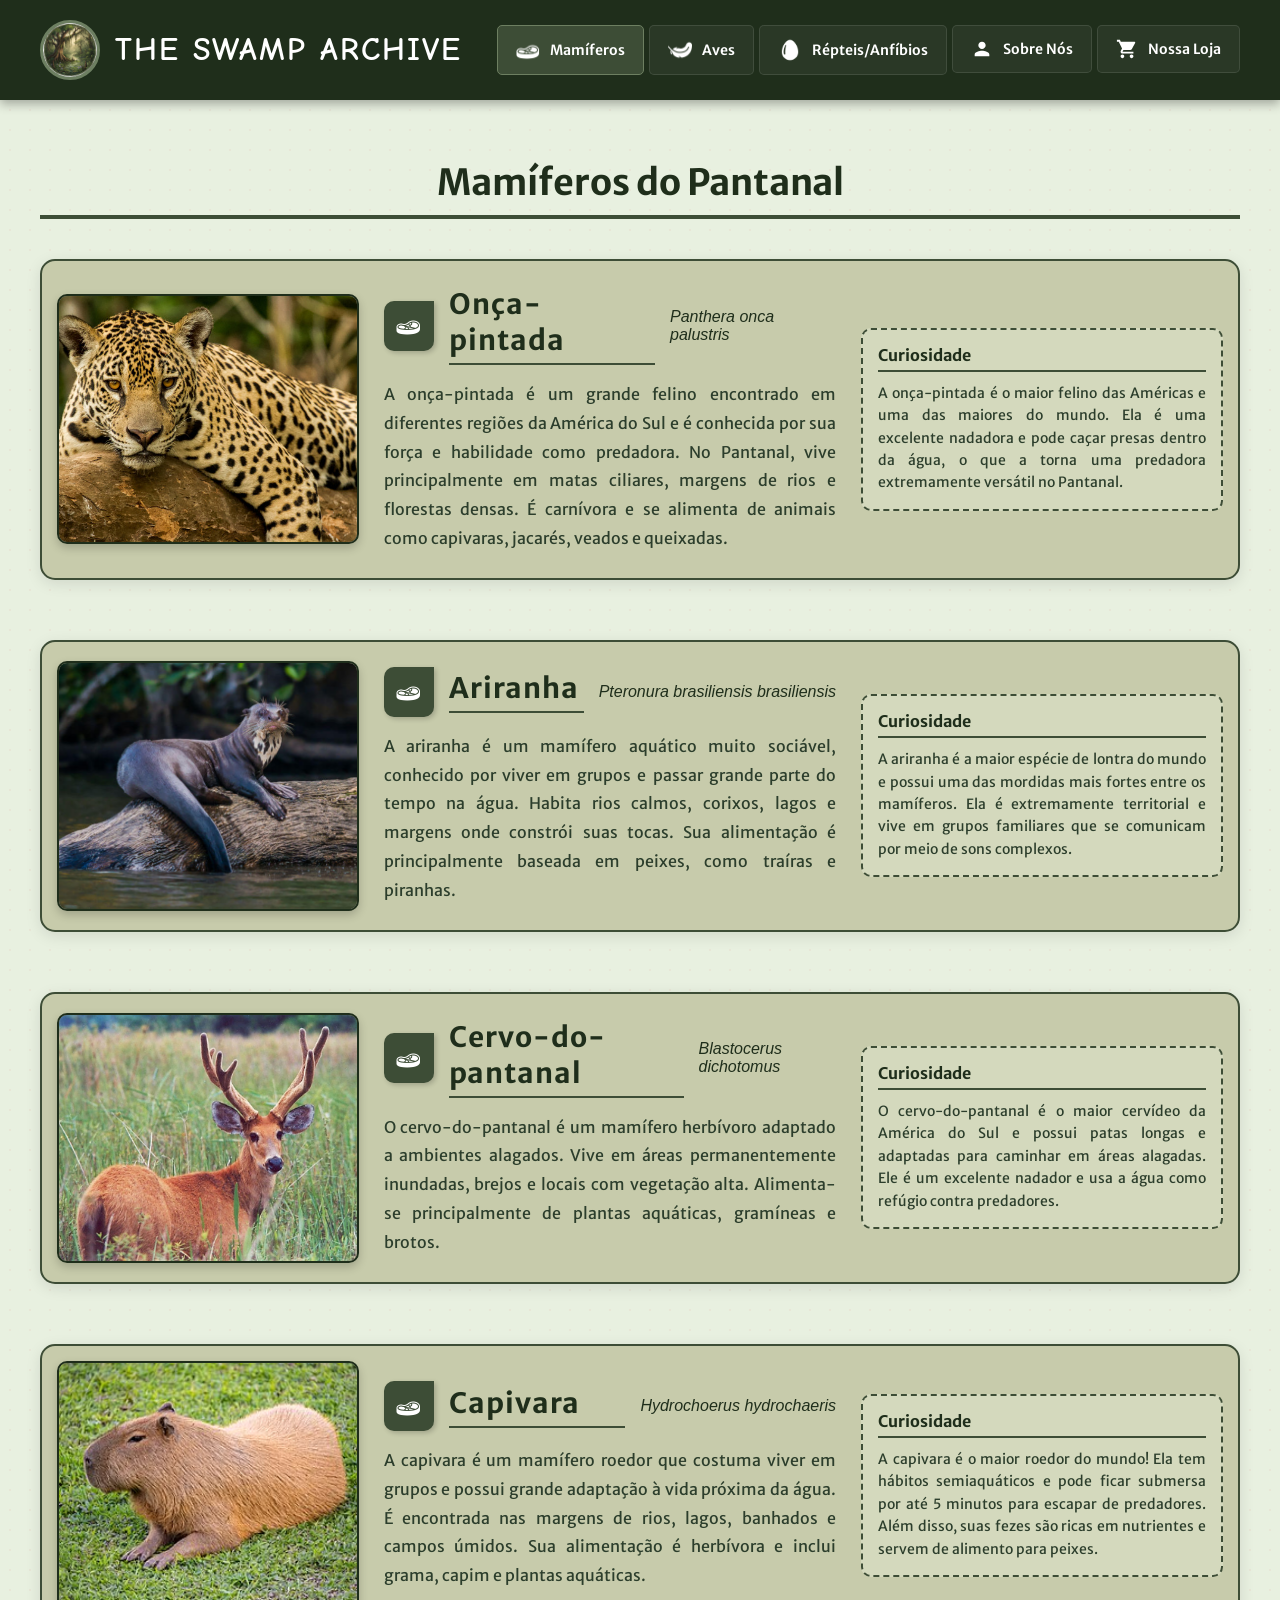
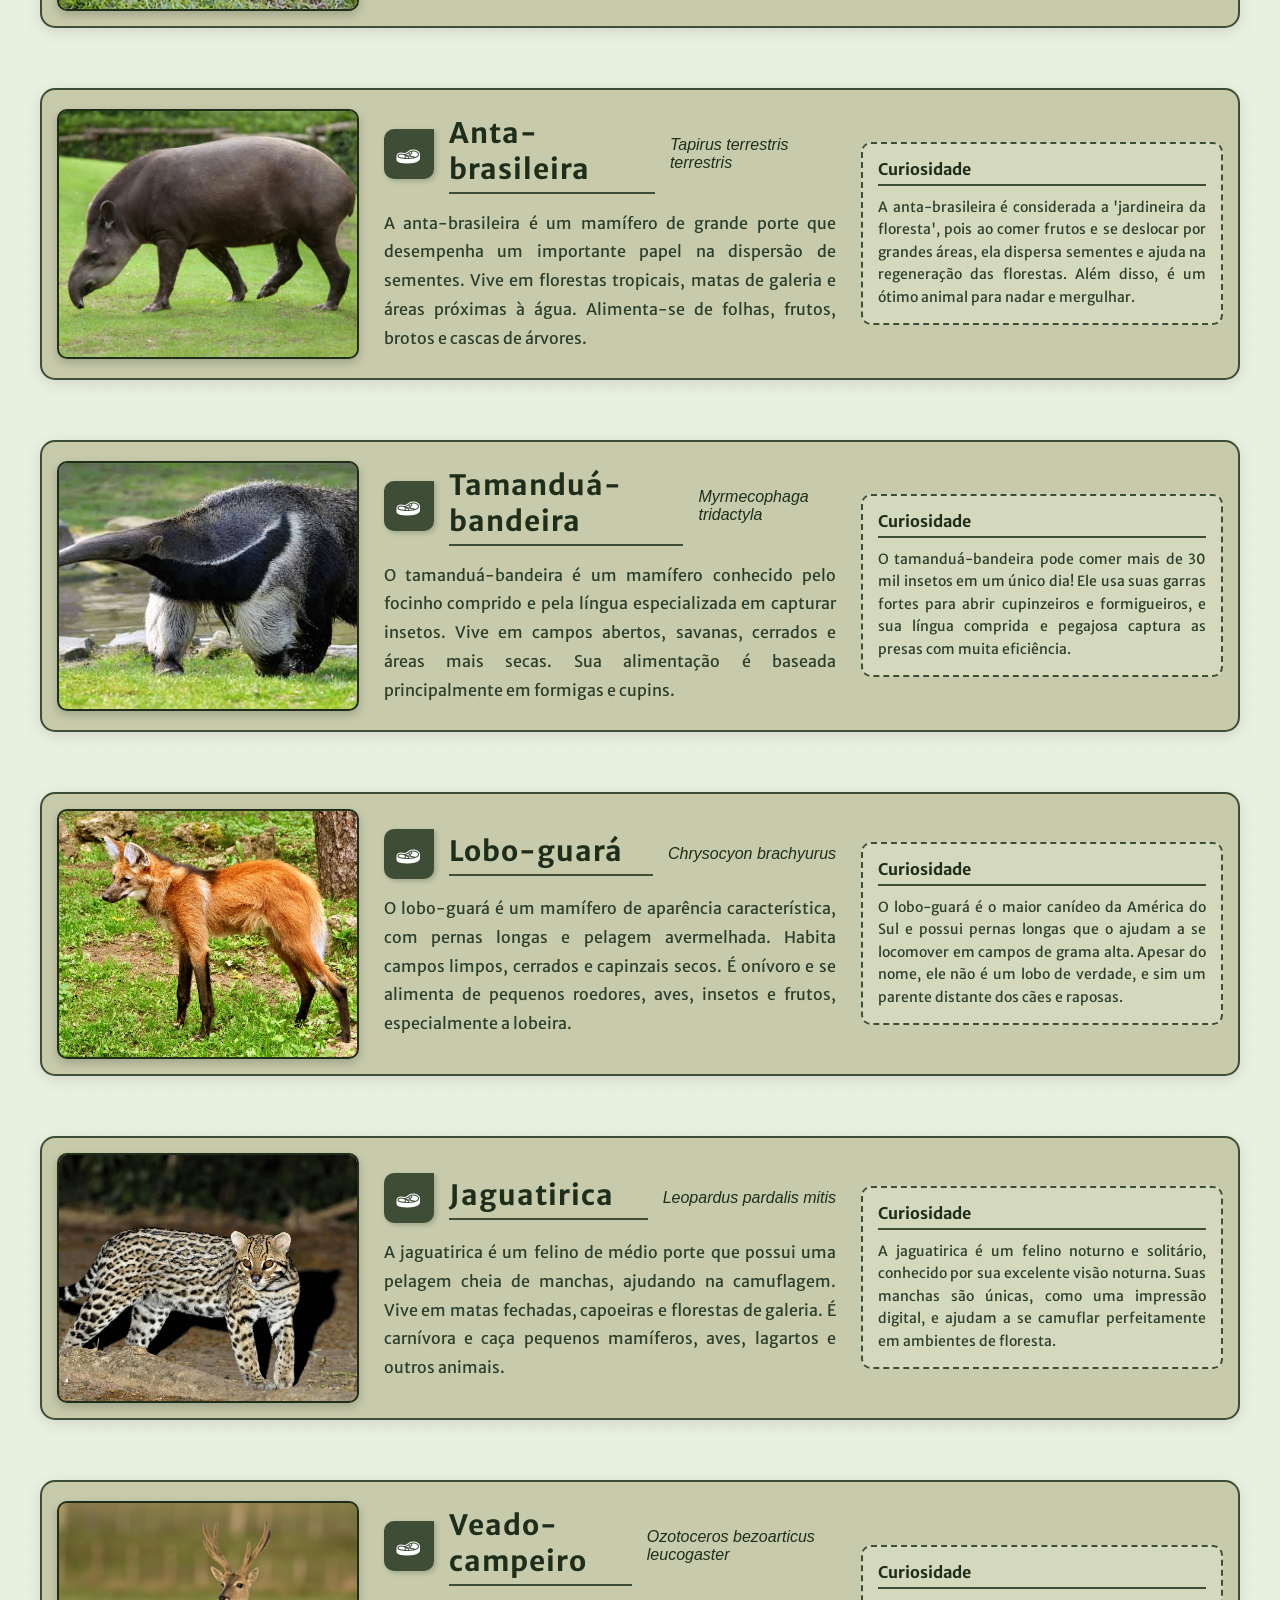
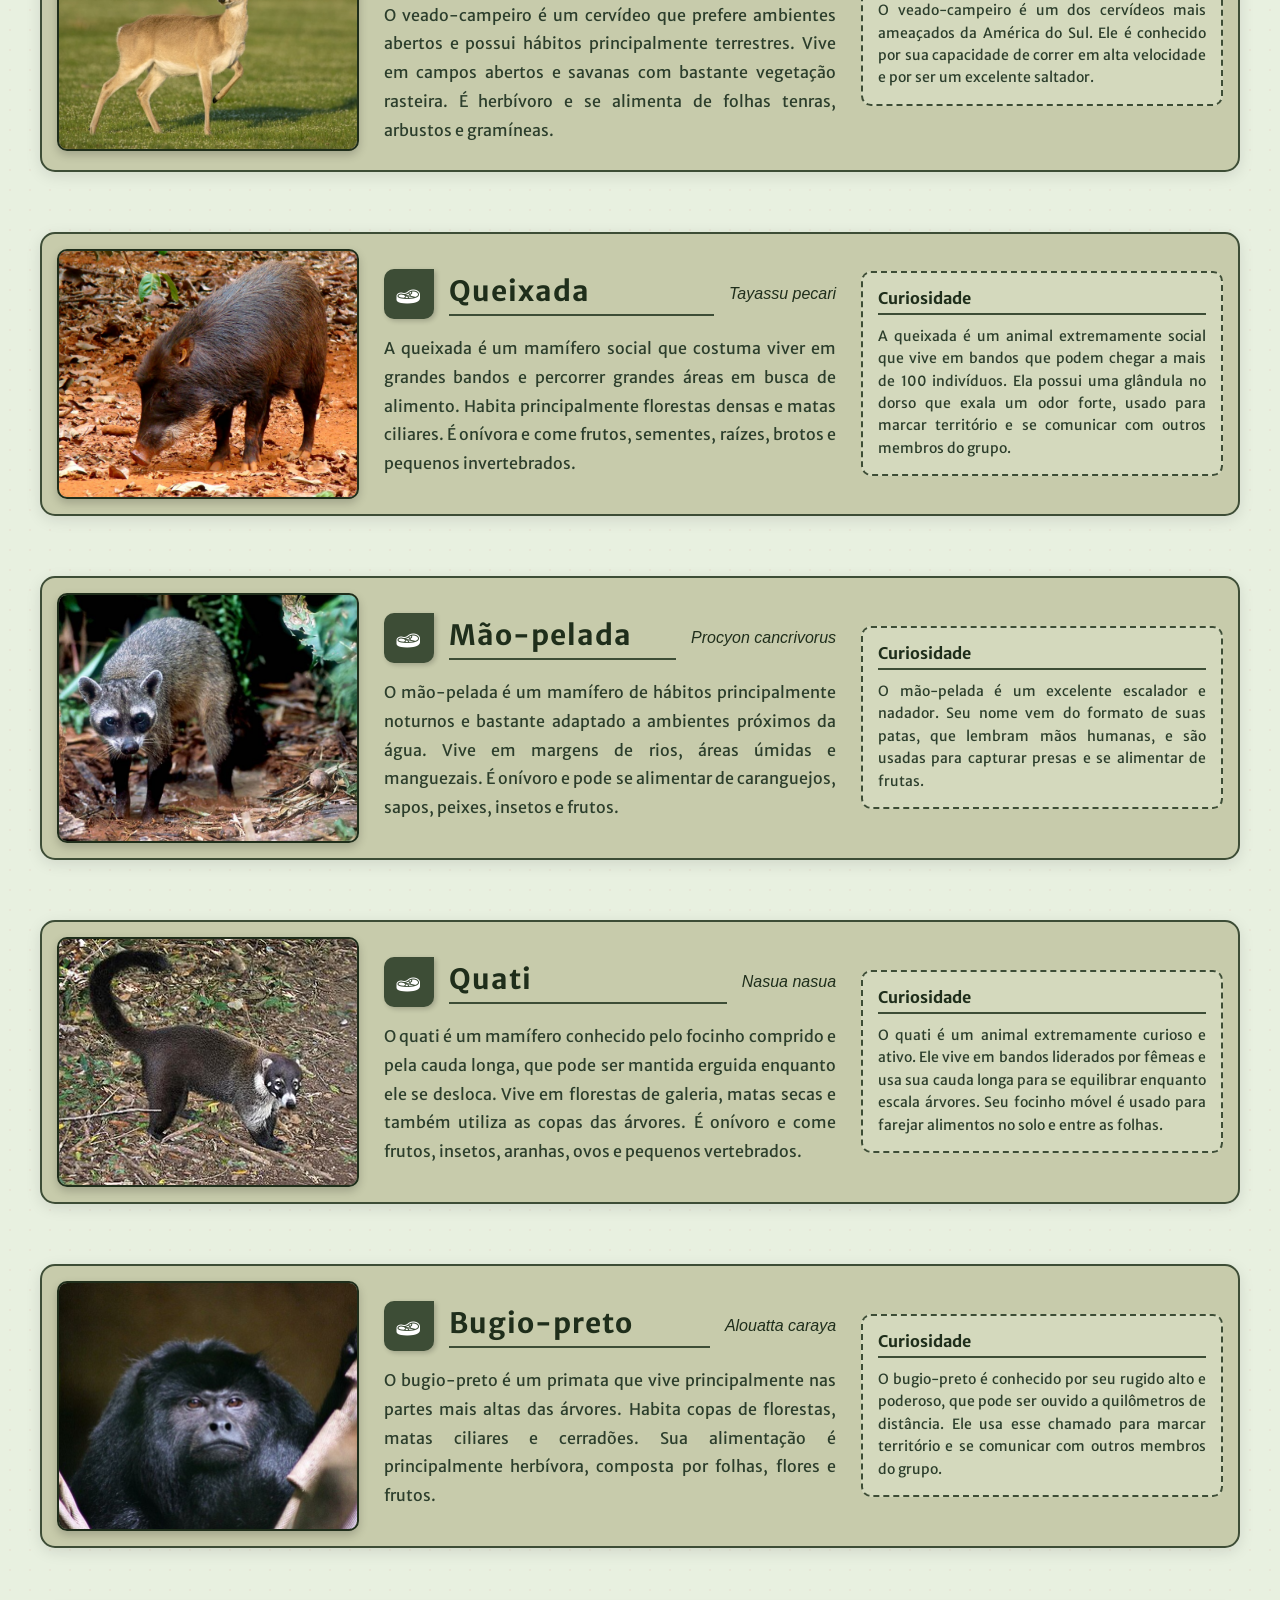
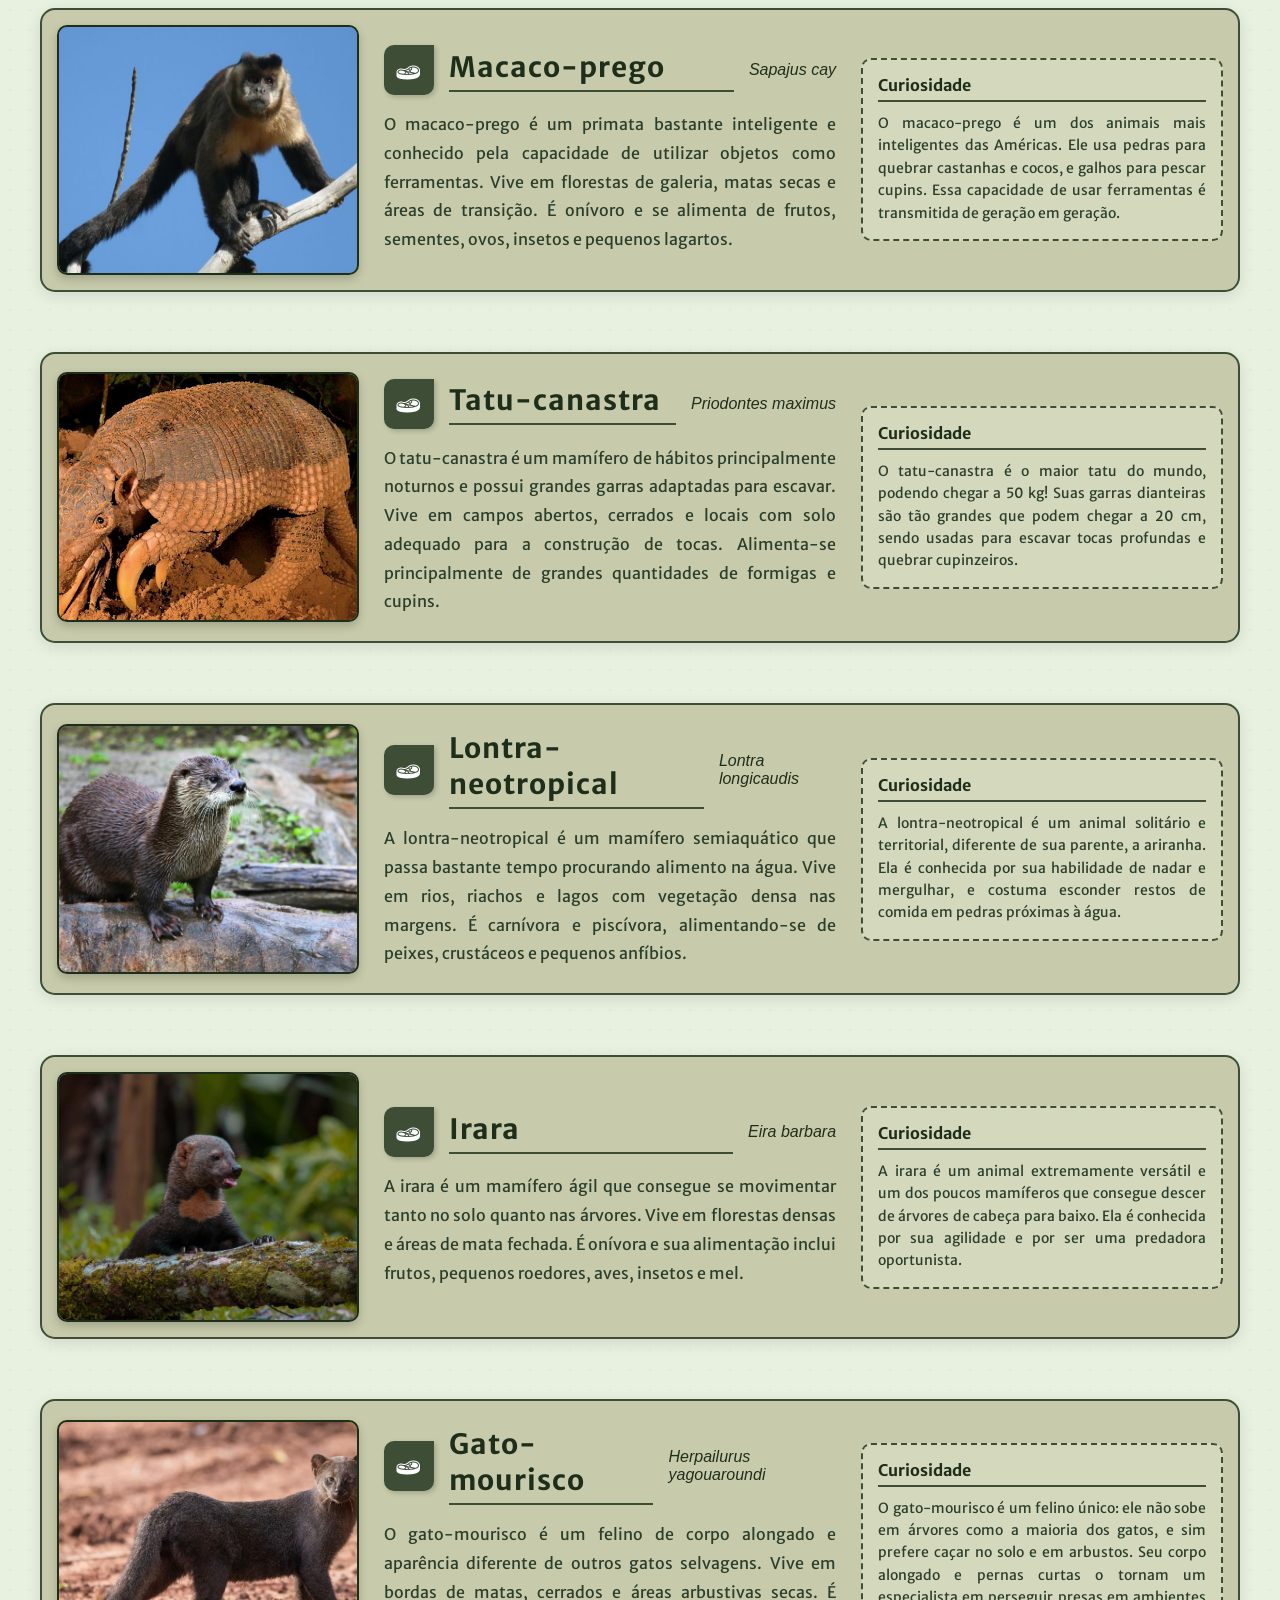
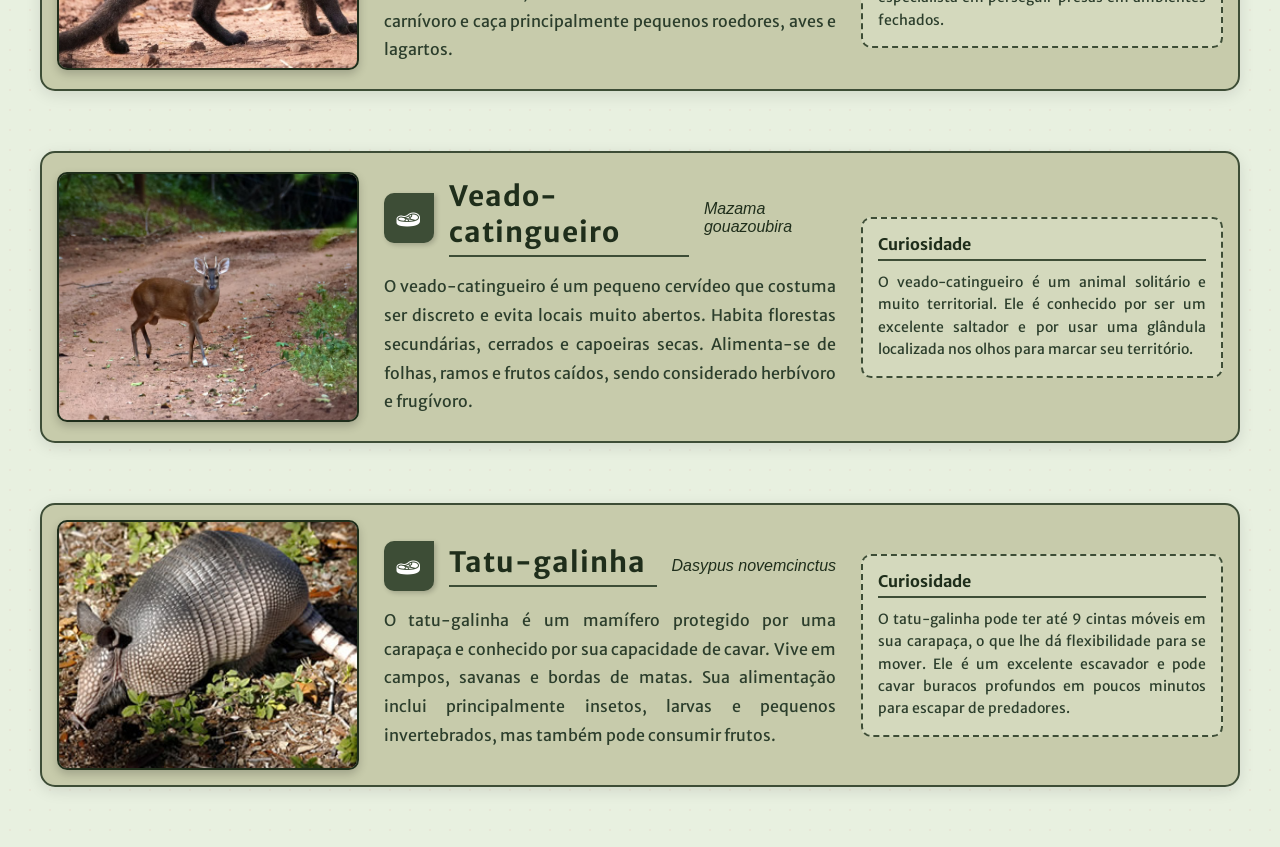
==== commit 75947ffb: "FINALIZADO" ====
--- a/parte_funcional/index.html
+++ b/parte_funcional/index.html
@@ -90,10 +90,10 @@
                             <input type="password" id="admin-senha" placeholder="Digite a senha..." style="width: 100%; max-width: 400px; padding: 12px; border: 2px solid var(--verde-medio); border-radius: 8px; font-size: 16px; background-color: var(--fundo-bege); color: var(--texto-escuro); margin: 10px auto; display: block; font-family: 'Merriweather Sans', sans-serif;">
                             <button onclick="verificarSenha()" style="background-color: var(--verde-medio); color: white; border-radius: 8px; padding: 12px 24px; font-size: 16px; font-weight: bold;">Enviar</button>
                             <p id="admin-msg" style="margin-top: 10px; font-weight: bold;"></p>
+
+                            <!-- BOTÃO BACKUP (ÚNICO, DENTRO DA ADMIN-AREA) -->
+                            <button id="btn-backup" style="display:none; margin-top:20px; background:#3d4d36; color:white; padding:10px 20px; border:none; border-radius:5px; cursor:pointer;">Backup</button>
                         </div>
-
-                        <!-- ADIÇÃO: Botão Backup -->
-                        <button id="btn-backup" style="display:none; margin-top:20px; background:#3d4d36; color:white; padding:10px 20px; border:none; border-radius:5px; cursor:pointer;">Backup</button>
                     </div>
                 </section>
 
@@ -152,8 +152,8 @@
     <!-- FALA DO DANI (MESMO PADRÃO DO NINO, VIA JS) -->
     <div id="dani-dialogo" style="display:none; position:fixed; top:30%; left:50%; transform:translate(-50%, -50%); z-index:10000; align-items:center; gap:20px;"></div>
 
-    <!-- SISTEMA DE DIÁLOGO -->
-    <div id="dialogo-box" style="display:none; position:fixed; top:60%; left:0; width:100%; z-index:9999; padding:20px; pointer-events:none;">
+    <!-- SISTEMA DE DIÁLOGO (z-index CORRIGIDO PARA 10003) -->
+    <div id="dialogo-box" style="display:none; position:fixed; top:60%; left:0; width:100%; z-index:10003; padding:20px; pointer-events:none;">
         <div style="max-width: 1100px; margin: 0 auto; display:flex; align-items:center; justify-content:space-between; gap:20px; flex-direction:row-reverse;">
             <!-- Lado Esquerdo: Retângulo com a fala -->
             <div class="dialogo-texto-box" style="background: #1f2e1b; border: 3px solid #6d7f61; border-radius: 15px; padding: 20px; width: 65%; position: relative;">
--- a/estilo/style.css
+++ b/estilo/style.css
@@ -923,29 +923,30 @@
     cursor: pointer;
 }
 
-/* ===== TELA FINAL (DANI LOUCO) ===== */
+/* ===== TELA FINAL (DANI LOUCO - TELA CHEIA) ===== */
 #tela-final {
     position: fixed;
     top: 0;
     left: 0;
-    width: 100%;
-    height: 100%;
+    width: 100vw;       /* 100% da largura da tela */
+    height: 100vh;      /* 100% da altura da tela */
     background: #000;
-    color: white;
     z-index: 10000;
-    text-align: center;
-    pointer-events: auto;
+    display: flex;
+    justify-content: center;
+    align-items: center;
+    overflow: hidden;
 }
 
 #tela-final img {
-    max-width: 100%;
-    max-height: 70vh;
-    margin-top: 5vh;
-}
-
+    width: 100vw;       /* Ocupa toda a largura */
+    height: 100vh;      /* Ocupa toda a altura */
+    object-fit: cover;  /* Cobre a tela inteira sem distorcer a imagem */
+}
+
+/* Remove o parágrafo "Sapo Bibo ao redor do Dani..." */
 #tela-final p {
-    font-size: 24px;
-    margin-top: 20px;
+    display: none;
 }
 
 /* ===== POP-UP DO SAPO (CENTRALIZADO NO MEIO) ===== */
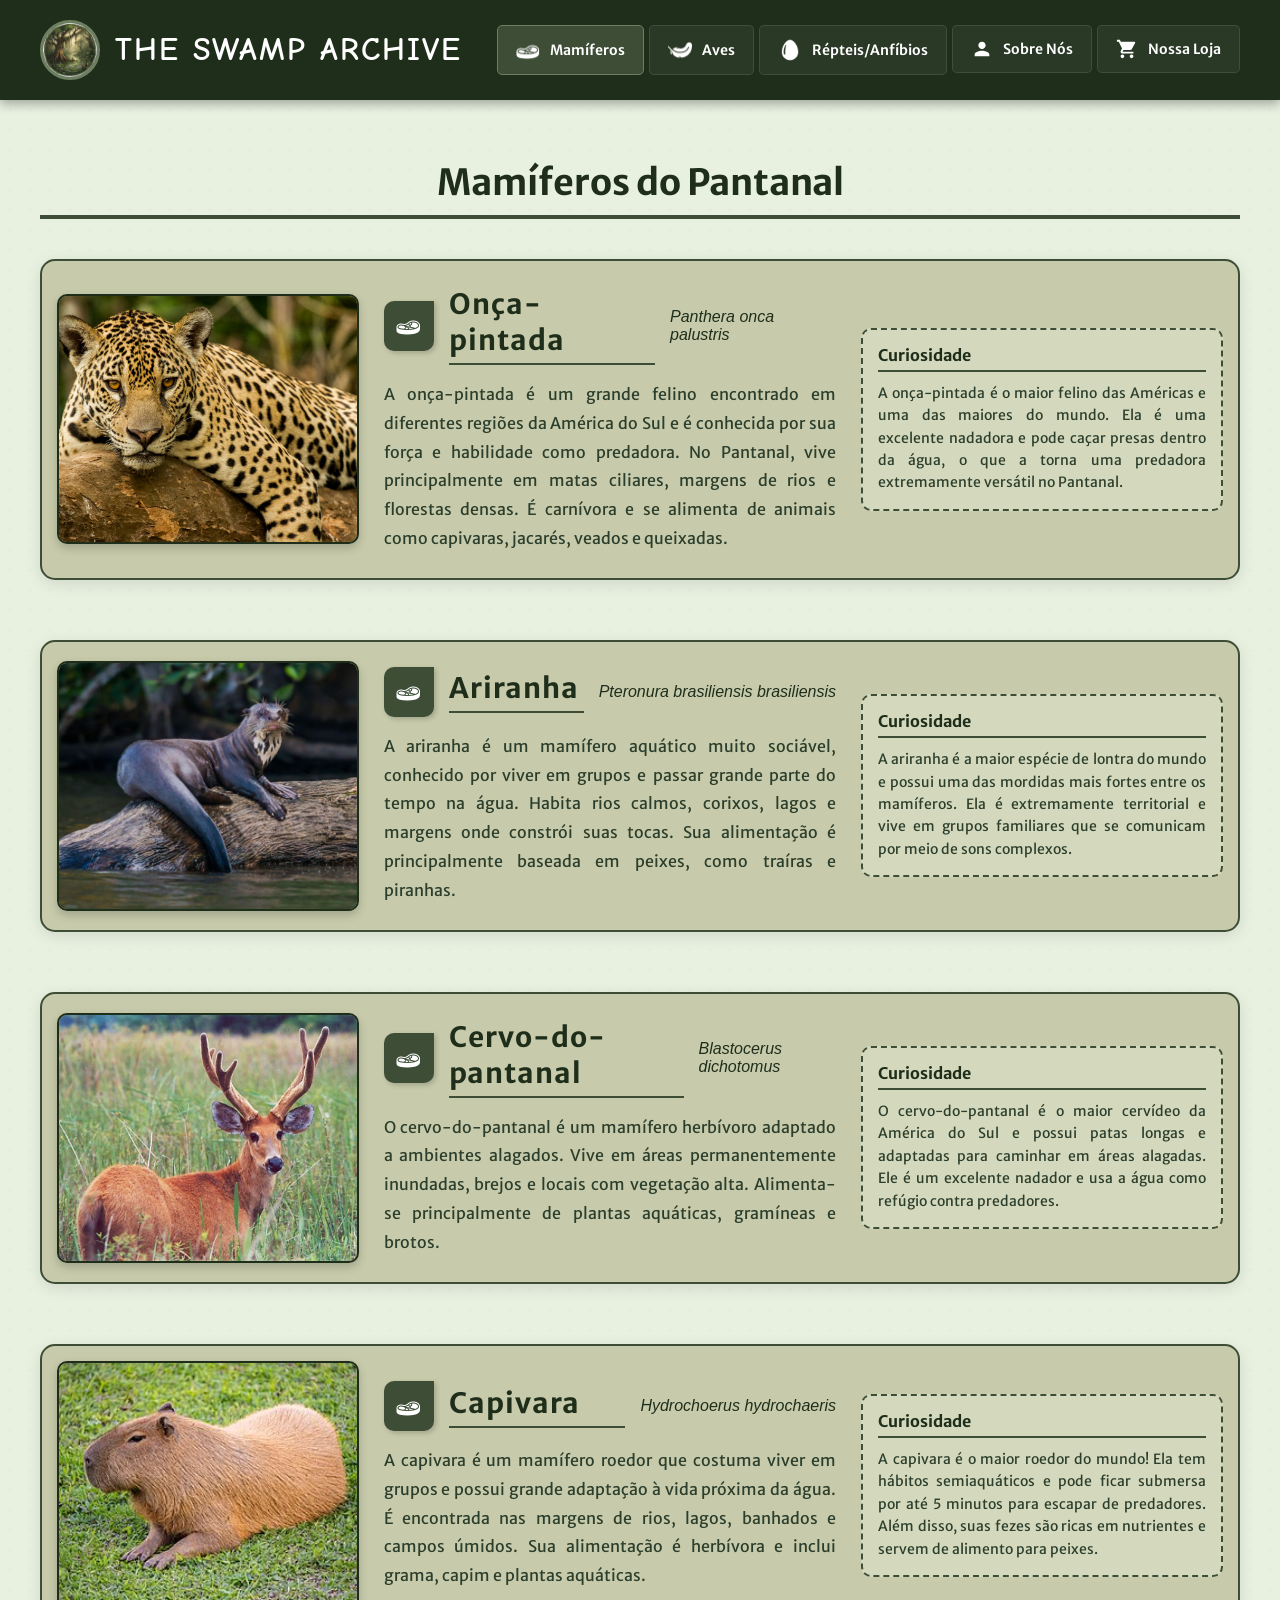
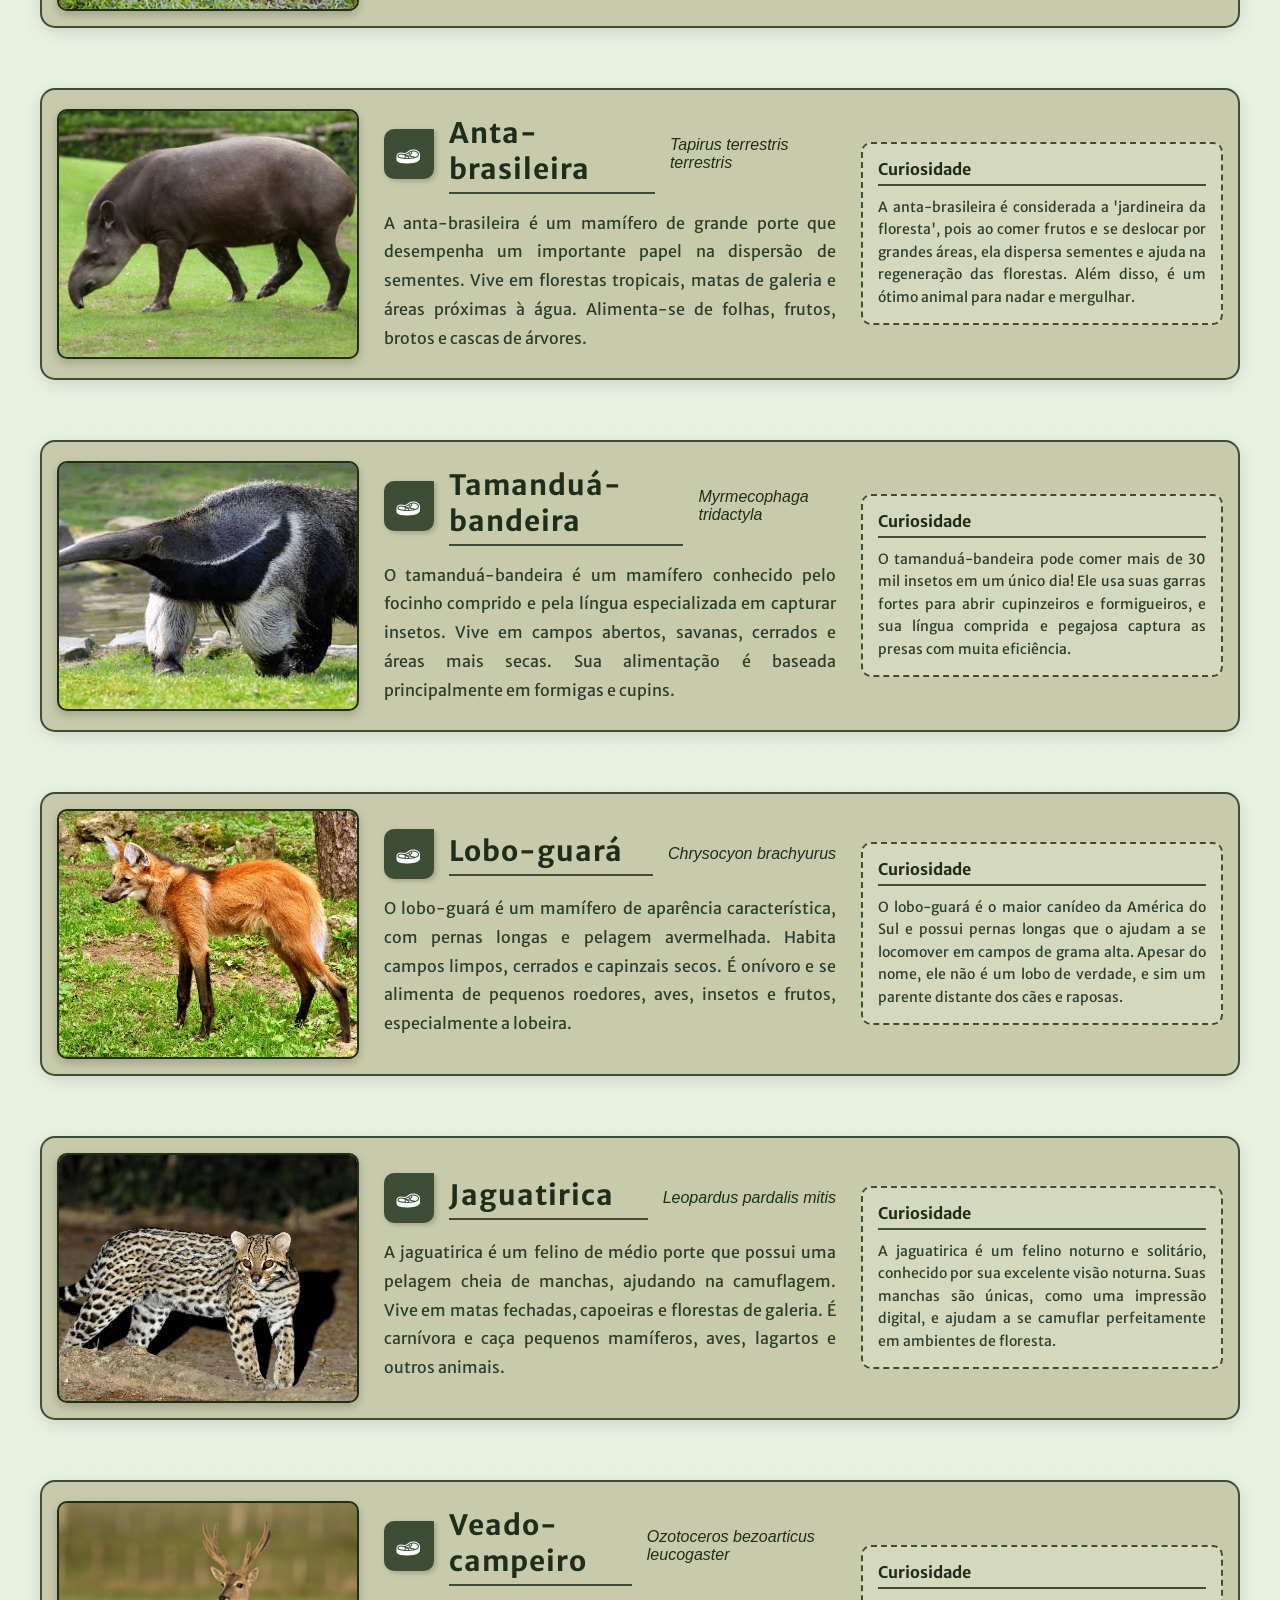
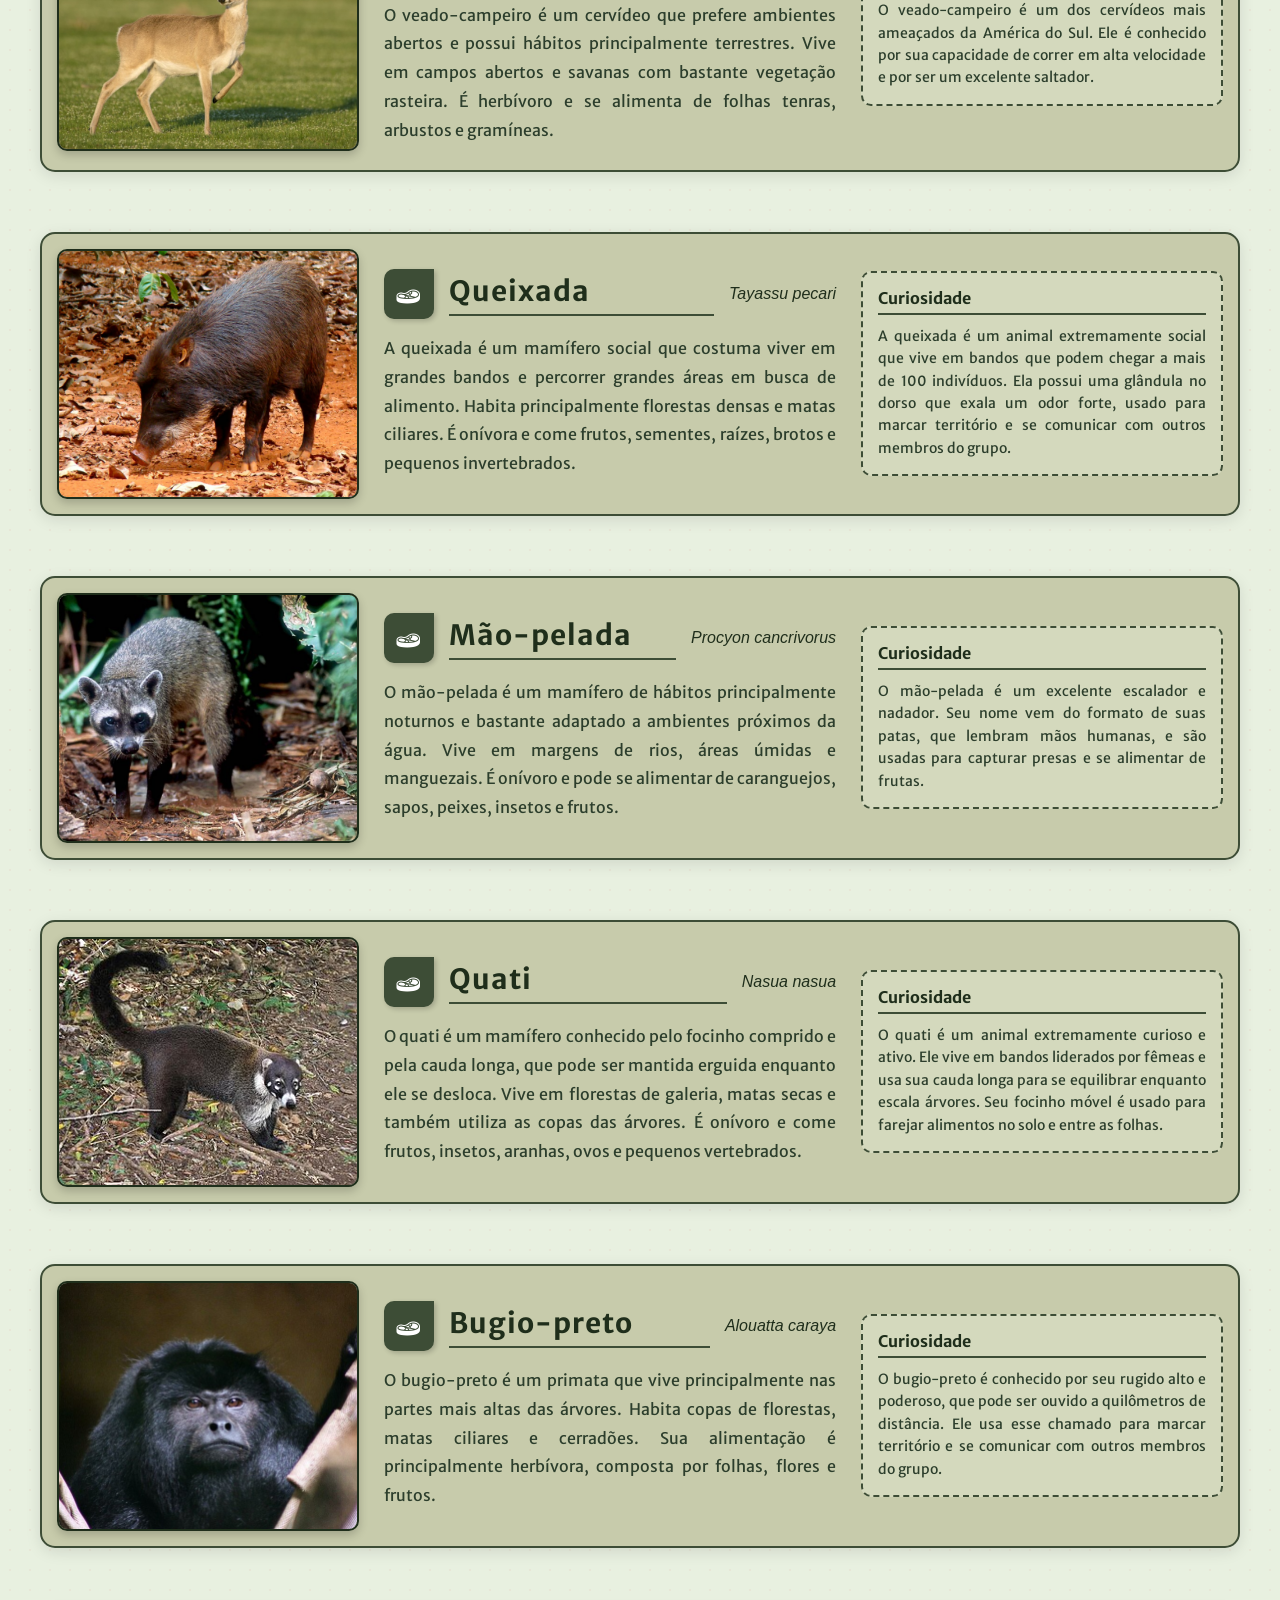
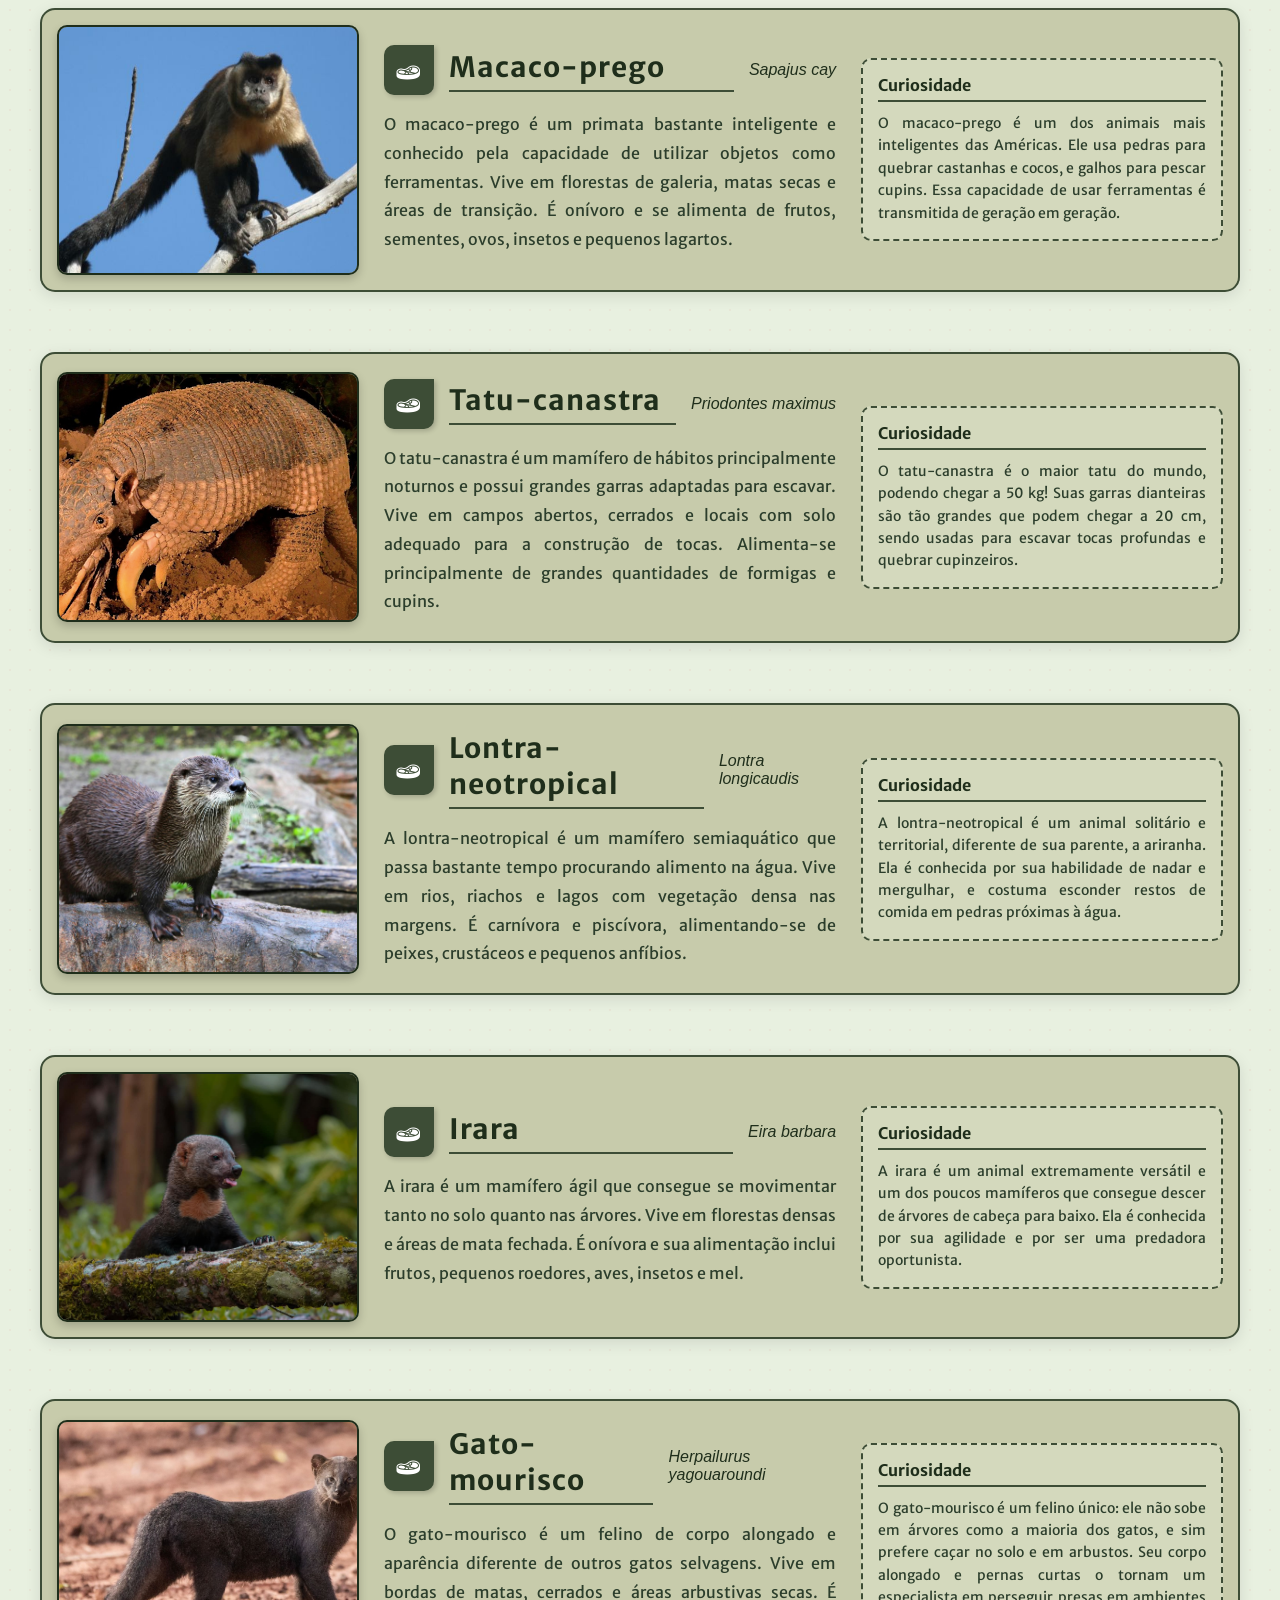
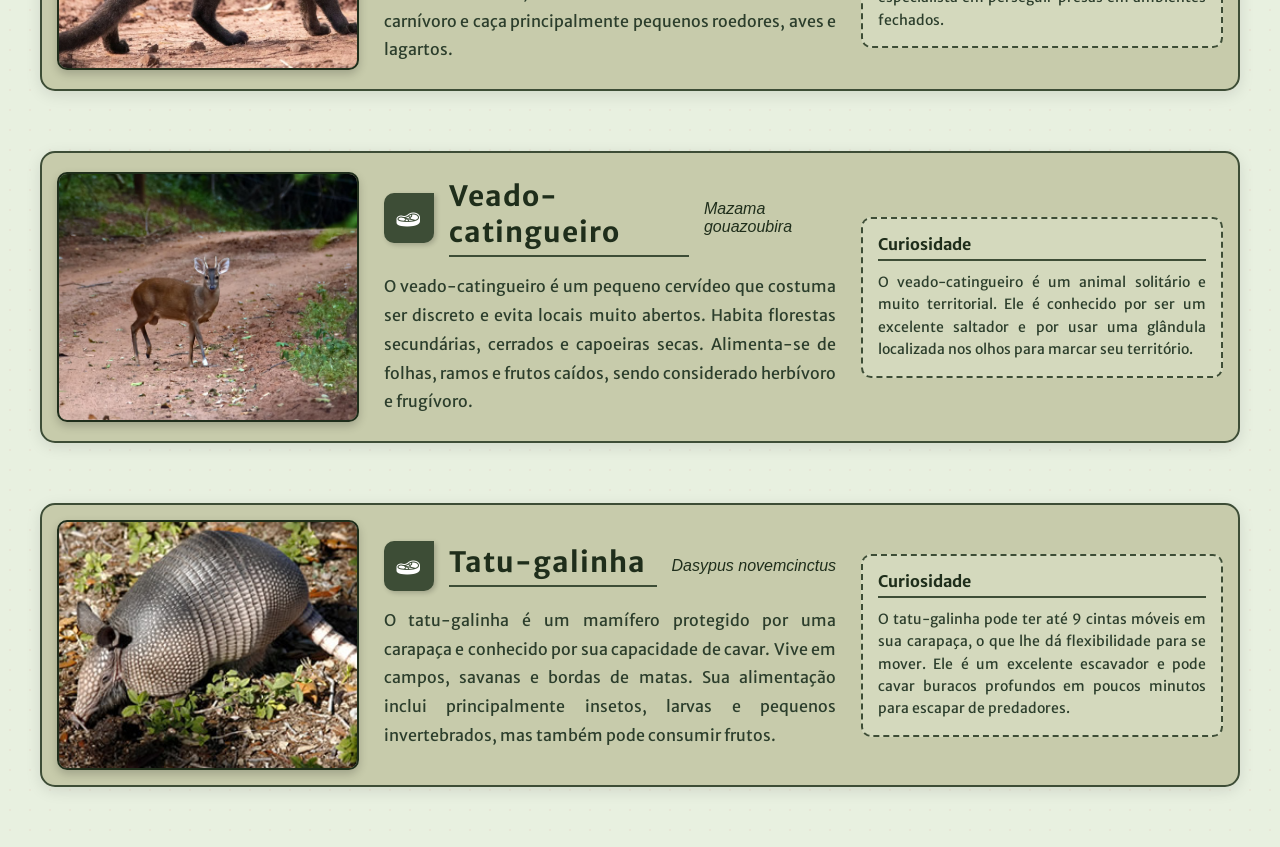
==== commit f5f6ee04: "Finalizado (Miguel :))" ====
--- a/parte_funcional/index.html
+++ b/parte_funcional/index.html
@@ -124,11 +124,9 @@
     </div>
 
     <!-- Tela do Final (Dani Louco) -->
-    <div id="tela-final" style="display:none; position:fixed; top:0; left:0; width:100%; height:100%; background:#000; color:white; z-index:10000; text-align:center;">
-        <img src="../imagens/mascotes/dani_final.png" alt="Dani Louco" style="max-width:100%; max-height:70vh; margin-top:5vh;">
-        <p style="font-size:24px; margin-top:20px;">🐸 Sapo Bibo ao redor do Dani... 🐸</p>
+    <div id="tela-final" style="display:none; position:fixed; top:0; left:0; width:100vw; height:100vh; background:#000; z-index:10000; justify-content:center; align-items:center; overflow:hidden;">
+        <img src="../imagens/mascotes/dani_final.png" alt="Dani Louco" style="width:100%; height:100%; object-fit:contain; display:block;">
     </div>
-
     <!-- Tela da senha do jacaré (centralizada) -->
     <div id="tela-jacare-senha" style="display:none; position:fixed; top:0; left:0; width:100%; height:100%; background: rgba(0,0,0,0.8); z-index:9998; justify-content: center; align-items: center;">
         <div style="background: #f0efe2; padding: 30px; border-radius: 20px; text-align: center; max-width: 500px;">
--- a/estilo/style.css
+++ b/estilo/style.css
@@ -928,8 +928,8 @@
     position: fixed;
     top: 0;
     left: 0;
-    width: 100vw;       /* 100% da largura da tela */
-    height: 100vh;      /* 100% da altura da tela */
+    width: 100vw;       /* 100% da largura da viewport */
+    height: 100vh;      /* 100% da altura da viewport */
     background: #000;
     z-index: 10000;
     display: flex;
@@ -939,9 +939,10 @@
 }
 
 #tela-final img {
-    width: 100vw;       /* Ocupa toda a largura */
-    height: 100vh;      /* Ocupa toda a altura */
-    object-fit: cover;  /* Cobre a tela inteira sem distorcer a imagem */
+    width: 100%;
+    height: 100%;
+    object-fit: cover;  /* Preenche tudo, cortando o excesso */
+    object-position: center center;  /* Centraliza o corte */
 }
 
 /* Remove o parágrafo "Sapo Bibo ao redor do Dani..." */
